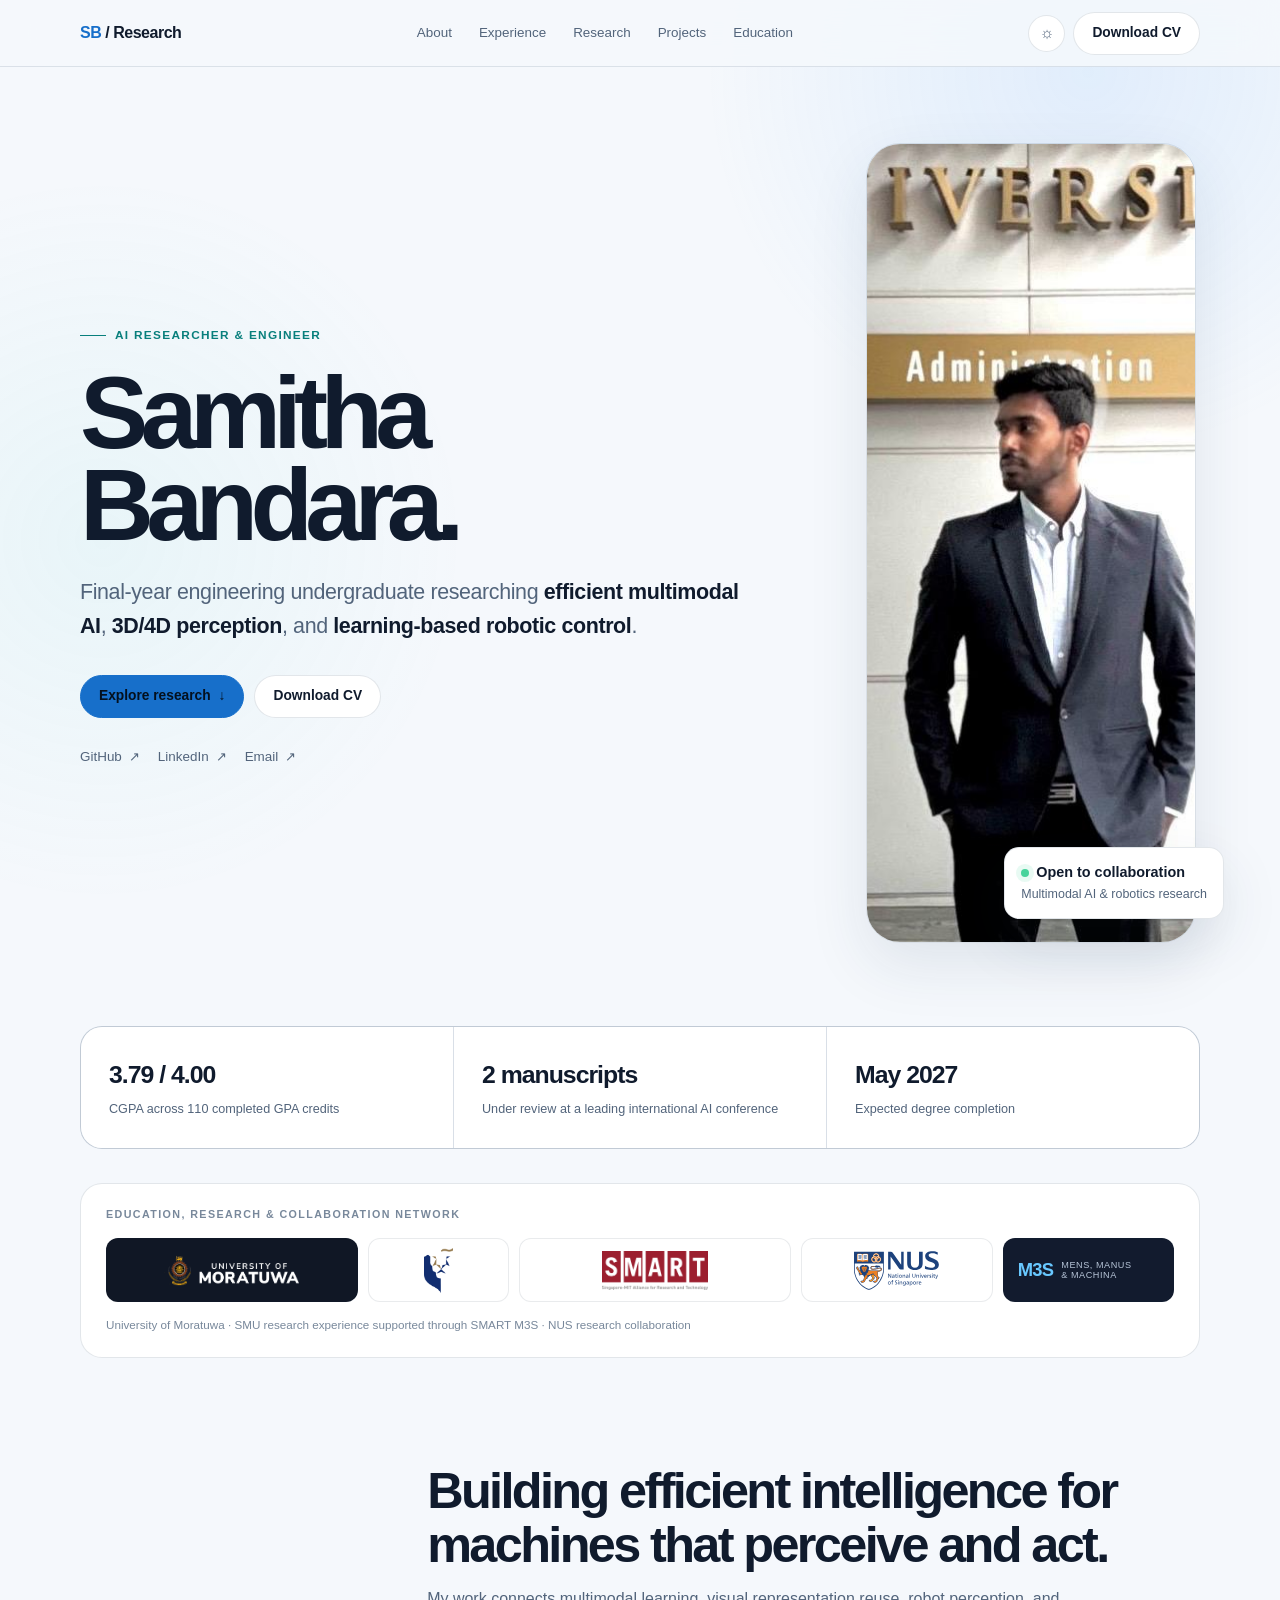
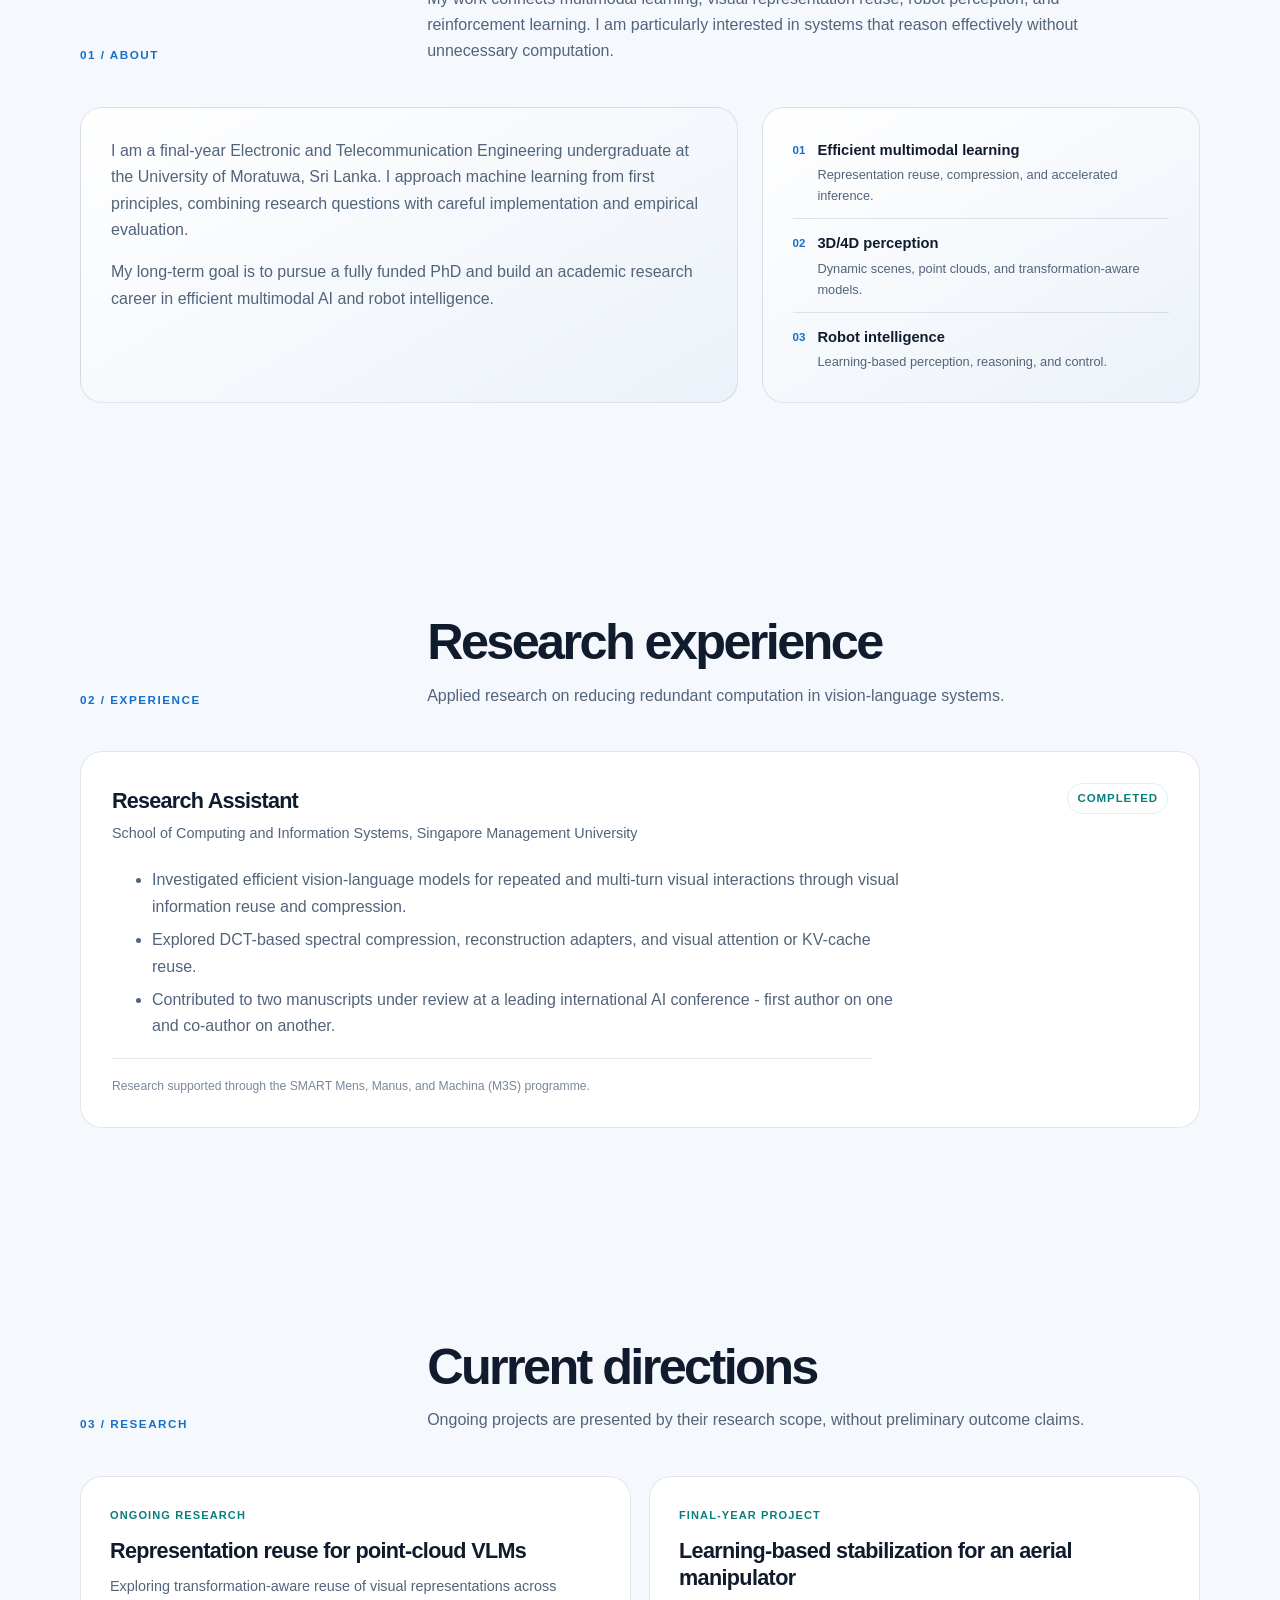
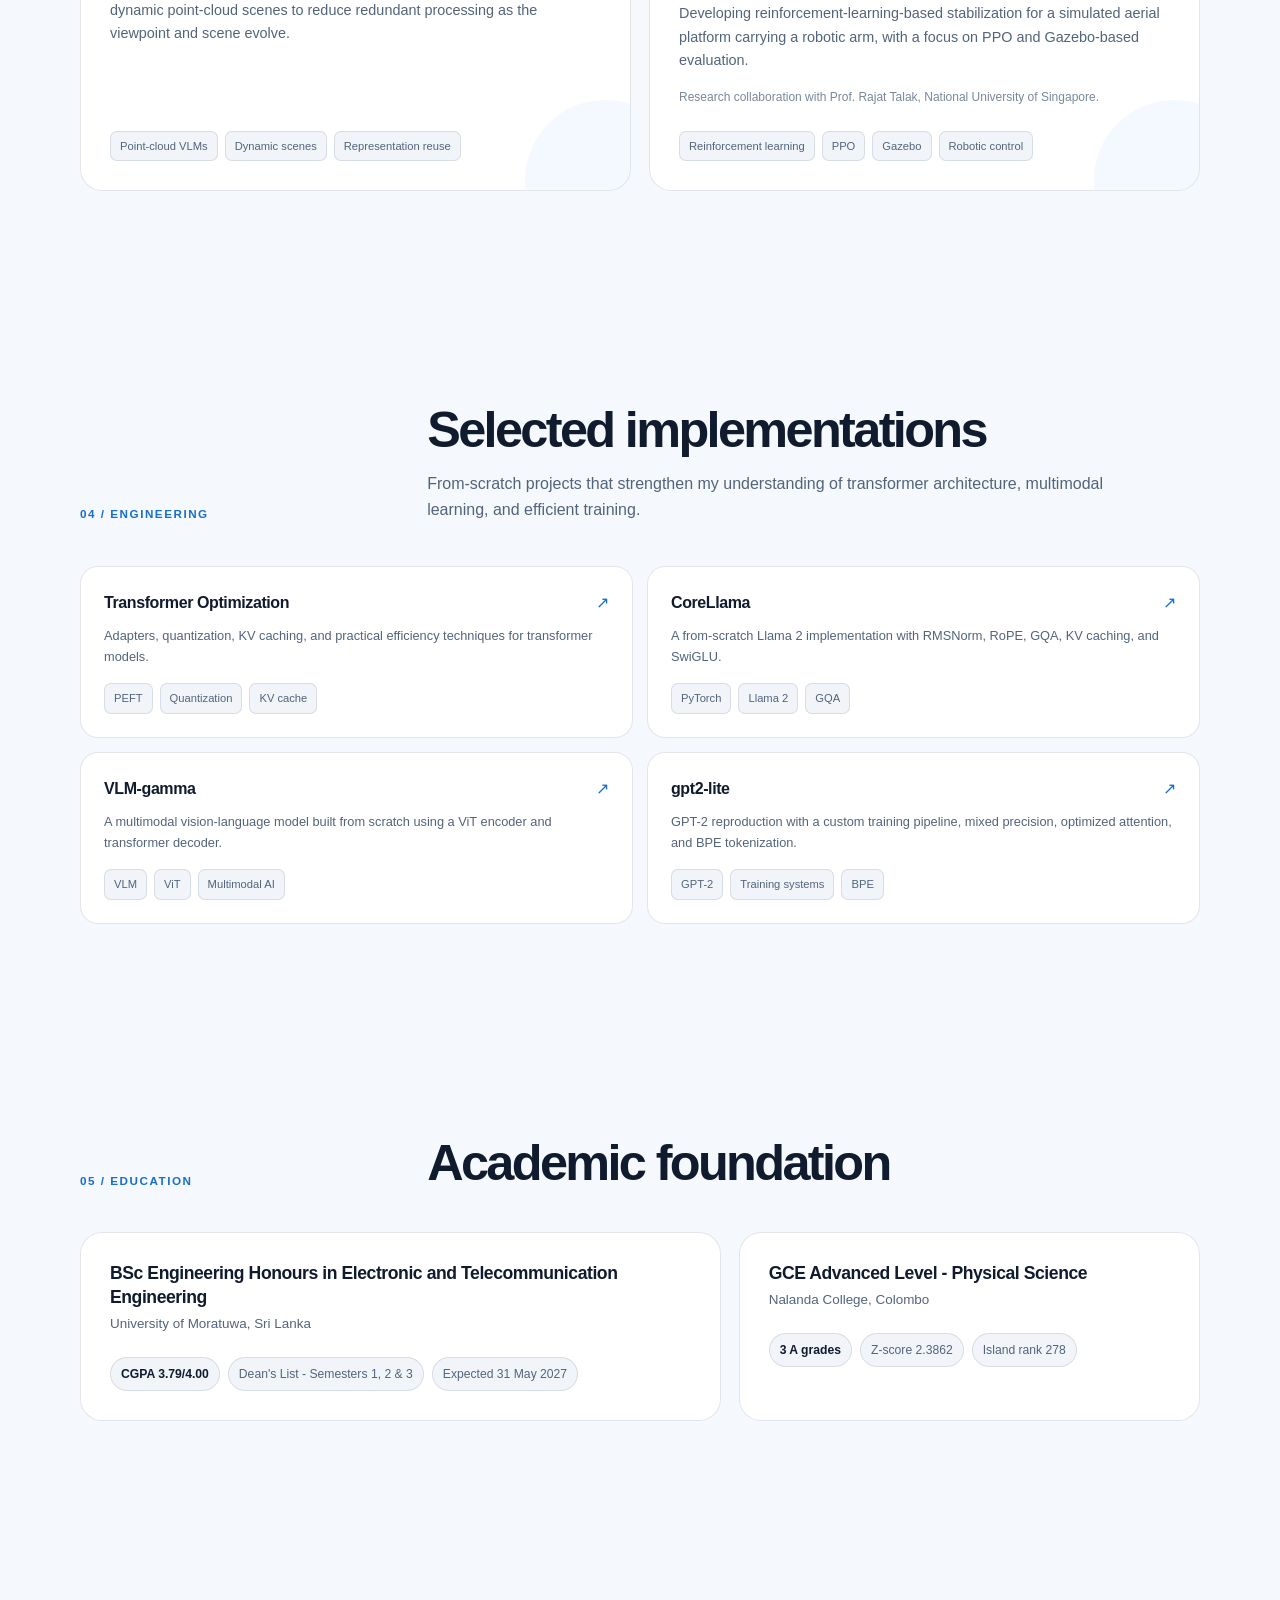
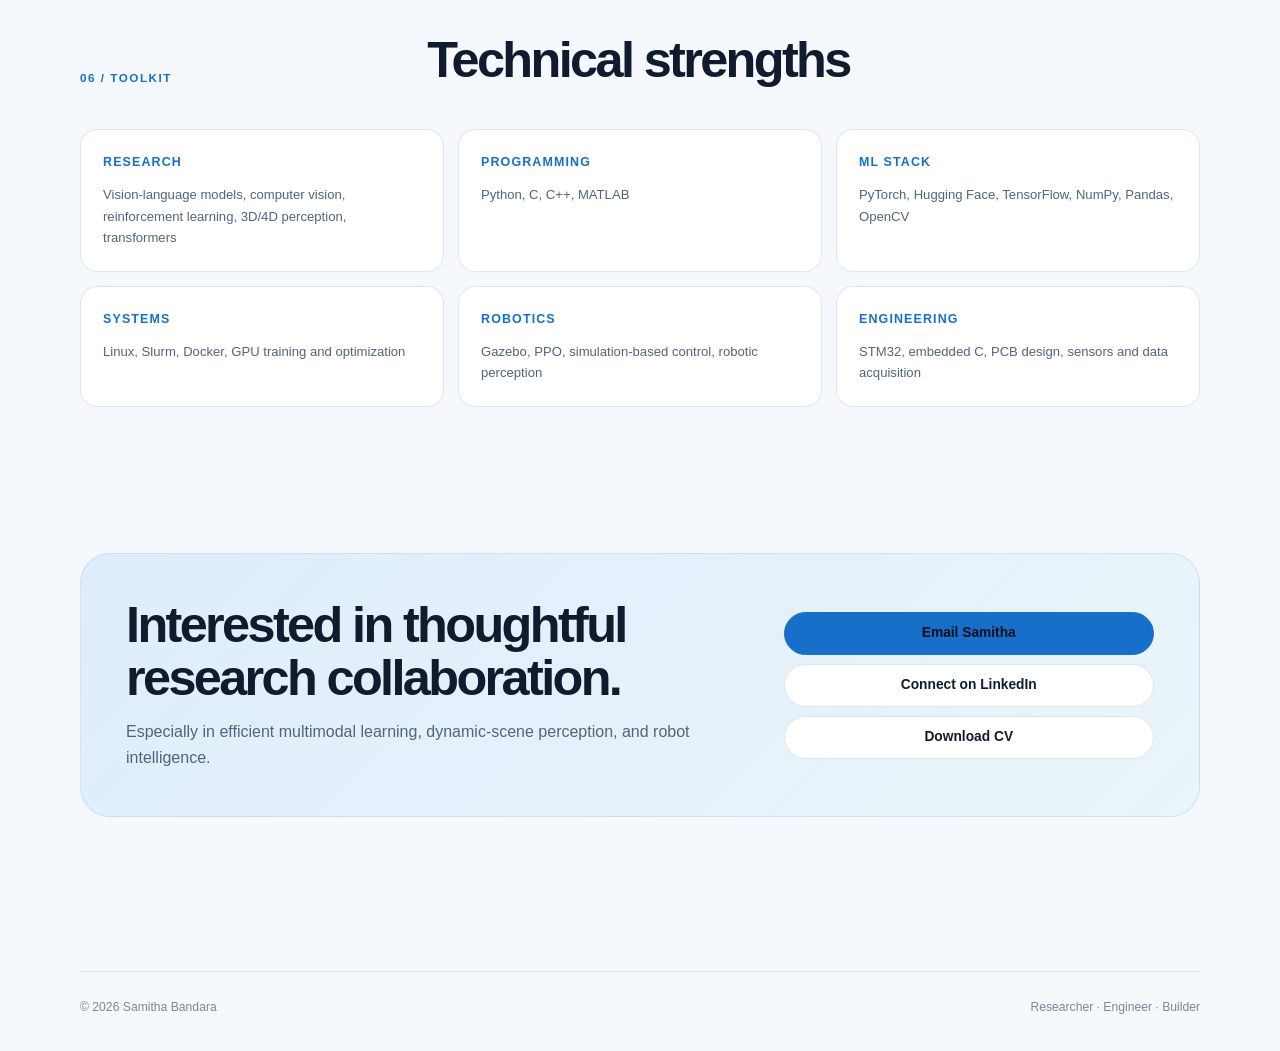
==== index.html @ 34eae472 "Refresh portfolio, CV, affiliations, and SEO" ====
<!doctype html>
<html lang="en" data-theme="dark">
<head>
  <meta charset="utf-8">
  <meta name="viewport" content="width=device-width, initial-scale=1">
  <meta name="description" content="Samitha Bandara is an AI researcher at the University of Moratuwa working on efficient multimodal AI, 3D/4D perception, and learning-based robotic control.">
  <meta name="author" content="Samitha Bandara">
  <meta name="robots" content="index, follow, max-image-preview:large, max-snippet:-1, max-video-preview:-1">
  <meta name="theme-color" content="#07111f">
  <link rel="canonical" href="https://samitha278.github.io/">
  <link rel="icon" href="/favicon.svg" type="image/svg+xml">
  <link rel="manifest" href="/site.webmanifest">
  <meta property="og:site_name" content="Samitha Bandara">
  <meta property="og:title" content="Samitha Bandara | AI Researcher &amp; Engineer">
  <meta property="og:description" content="Research in efficient multimodal AI, 3D/4D perception, and learning-based robotic control.">
  <meta property="og:type" content="website">
  <meta property="og:url" content="https://samitha278.github.io/">
  <meta property="og:image" content="https://samitha278.github.io/dp.jpeg">
  <meta property="og:image:width" content="795">
  <meta property="og:image:height" content="800">
  <meta property="og:image:alt" content="Portrait of Samitha Bandara">
  <meta name="twitter:card" content="summary_large_image">
  <meta name="twitter:title" content="Samitha Bandara | AI Researcher &amp; Engineer">
  <meta name="twitter:description" content="Efficient multimodal AI, 3D/4D perception, and learning-based robotic control.">
  <meta name="twitter:image" content="https://samitha278.github.io/dp.jpeg">
  <title>Samitha Bandara | AI Researcher &amp; Engineer</title>
  <script type="application/ld+json">
  {
    "@context": "https://schema.org",
    "@type": "ProfilePage",
    "@id": "https://samitha278.github.io/#profile",
    "url": "https://samitha278.github.io/",
    "name": "Samitha Bandara | AI Researcher & Engineer",
    "dateModified": "2026-09-04",
    "mainEntity": {
      "@type": "Person",
      "@id": "https://samitha278.github.io/#samitha-bandara",
      "name": "Samitha Bandara",
      "alternateName": "samitha278",
      "url": "https://samitha278.github.io/",
      "image": "https://samitha278.github.io/dp.jpeg",
      "description": "AI researcher and final-year Electronic and Telecommunication Engineering undergraduate at the University of Moratuwa, researching efficient multimodal AI, 3D/4D perception, and learning-based robotic control.",
      "jobTitle": "AI Researcher",
      "affiliation": [
        {"@type": "CollegeOrUniversity", "name": "University of Moratuwa", "url": "https://uom.lk/"},
        {"@type": "CollegeOrUniversity", "name": "Singapore Management University", "url": "https://www.smu.edu.sg/"},
        {"@type": "Organization", "name": "SMART Mens, Manus and Machina (M3S)", "url": "https://m3s.mit.edu/"}
      ],
      "knowsAbout": [
        "Efficient multimodal artificial intelligence",
        "Vision-language models",
        "3D and 4D perception",
        "Point-cloud learning",
        "Reinforcement learning",
        "Robot intelligence"
      ],
      "sameAs": [
        "https://github.com/samitha278",
        "https://www.linkedin.com/in/samitha-bandara-52211a254"
      ]
    }
  }
  </script>
  <style>
    *,*::before,*::after{box-sizing:border-box}
    :root{color-scheme:dark;--bg:#07111f;--bg-soft:#0b1728;--surface:#101d30;--surface-2:#14243a;--text:#eef5ff;--muted:#9cadc4;--quiet:#70839c;--line:rgba(191,211,237,.13);--blue:#5aa9ff;--cyan:#59d6cf;--nav:rgba(7,17,31,.83);--shadow:0 24px 70px rgba(0,0,0,.24);--radius:22px;--max:1120px}
    [data-theme="light"]{color-scheme:light;--bg:#f5f8fc;--bg-soft:#ecf2f9;--surface:#fff;--surface-2:#f1f5fa;--text:#101b2d;--muted:#52647b;--quiet:#78889b;--line:rgba(23,49,82,.12);--blue:#176fca;--cyan:#087f7c;--nav:rgba(245,248,252,.86);--shadow:0 22px 60px rgba(29,57,91,.10)}
    html{scroll-behavior:smooth;scroll-padding-top:82px}body{margin:0;overflow-x:hidden;background:var(--bg);color:var(--text);font-family:Inter,ui-sans-serif,-apple-system,BlinkMacSystemFont,"Segoe UI",sans-serif;line-height:1.65;-webkit-font-smoothing:antialiased}body::before{content:"";position:fixed;inset:0;pointer-events:none;background:radial-gradient(circle at 85% 8%,rgba(90,169,255,.13),transparent 28%),radial-gradient(circle at 8% 60%,rgba(89,214,207,.08),transparent 28%);z-index:-1}a{color:inherit;text-decoration:none}img{display:block;max-width:100%}button{font:inherit}.shell{width:min(var(--max),calc(100% - 40px));margin-inline:auto}.skip{position:fixed;left:16px;top:-80px;background:var(--text);color:var(--bg);padding:10px 14px;border-radius:10px;z-index:300}.skip:focus{top:16px}
    nav{position:sticky;top:0;z-index:100;background:var(--nav);border-bottom:1px solid var(--line);backdrop-filter:blur(18px) saturate(150%)}.nav-inner{min-height:66px;display:flex;align-items:center;justify-content:space-between;gap:20px}.brand{font-weight:760;letter-spacing:-.03em}.brand-mark{color:var(--blue)}.nav-links{display:flex;align-items:center;gap:5px}.nav-links a{padding:8px 11px;color:var(--muted);font-size:.84rem;border-radius:9px}.nav-links a:hover,.nav-links a:focus-visible{background:var(--surface);color:var(--text)}.nav-actions{display:flex;align-items:center;gap:8px}.icon-button{width:37px;height:37px;display:grid;place-items:center;border:1px solid var(--line);border-radius:50%;background:var(--surface);color:var(--muted);cursor:pointer}.icon-button:hover{color:var(--text);border-color:rgba(90,169,255,.38)}.mobile-toggle{display:none}.button{display:inline-flex;align-items:center;justify-content:center;gap:8px;min-height:43px;padding:0 18px;border-radius:999px;border:1px solid var(--line);font-size:.86rem;font-weight:650;transition:transform .2s,border-color .2s,background .2s}.button:hover{transform:translateY(-2px)}.button.primary{background:var(--blue);border-color:var(--blue);color:#04101d}.button.secondary{background:var(--surface)}
    .hero{min-height:calc(100svh - 66px);display:grid;align-items:center;padding:76px 0 84px}.hero-grid{display:grid;grid-template-columns:minmax(0,1.35fr) minmax(270px,.65fr);gap:80px;align-items:center}.eyebrow{display:inline-flex;align-items:center;gap:9px;color:var(--cyan);font-size:.74rem;font-weight:750;letter-spacing:.11em;text-transform:uppercase}.eyebrow::before{content:"";width:26px;height:1px;background:currentColor}h1{font-size:clamp(3.35rem,8vw,6.7rem);line-height:.9;letter-spacing:-.075em;margin:22px 0 25px;font-weight:790;max-width:780px}.hero-lead{max-width:680px;font-size:clamp(1.06rem,2.1vw,1.34rem);line-height:1.55;color:var(--muted);letter-spacing:-.018em}.hero-lead strong{color:var(--text);font-weight:660}.hero-actions{display:flex;flex-wrap:wrap;gap:10px;margin-top:32px}.social-row{display:flex;flex-wrap:wrap;gap:18px;margin-top:28px;color:var(--muted);font-size:.84rem}.social-row a{display:inline-flex;align-items:center;gap:7px}.social-row a:hover{color:var(--blue)}.portrait-wrap{position:relative;max-width:330px;margin-inline:auto}.portrait{aspect-ratio:4/5;object-fit:cover;border-radius:34px;border:1px solid var(--line);box-shadow:var(--shadow);filter:saturate(.88)}.portrait-card{position:absolute;right:-28px;bottom:24px;padding:13px 16px;background:var(--surface);border:1px solid var(--line);border-radius:15px;box-shadow:var(--shadow);font-size:.78rem;color:var(--muted)}.portrait-card strong{display:block;color:var(--text);font-size:.9rem}.live-dot{display:inline-block;width:8px;height:8px;background:#47d39b;border-radius:50%;margin-right:7px;box-shadow:0 0 0 5px rgba(71,211,155,.12)}
    .metrics{display:grid;grid-template-columns:repeat(3,1fr);gap:1px;border:1px solid var(--line);border-radius:var(--radius);overflow:hidden;background:var(--line);margin-top:-1px}.metric{background:var(--surface);padding:28px}.metric-value{font-size:1.55rem;font-weight:760;letter-spacing:-.04em}.metric-label{color:var(--muted);font-size:.79rem;margin-top:3px}section{padding:106px 0}.section-head{display:grid;grid-template-columns:.55fr 1.45fr;gap:54px;margin-bottom:42px;align-items:end}.section-kicker{color:var(--blue);font-size:.73rem;font-weight:760;letter-spacing:.13em;text-transform:uppercase}.section-title{font-size:clamp(2rem,4vw,3.15rem);line-height:1.08;letter-spacing:-.052em;margin:0}.section-intro{color:var(--muted);max-width:680px;margin:13px 0 0}
    .about-grid{display:grid;grid-template-columns:1.2fr .8fr;gap:24px}.panel{background:linear-gradient(150deg,var(--surface),var(--bg-soft));border:1px solid var(--line);border-radius:var(--radius);padding:30px}.panel p{color:var(--muted);margin:0}.panel p+p{margin-top:16px}.focus-list{display:grid;gap:12px}.focus-item{display:flex;gap:12px;align-items:flex-start;padding-bottom:12px;border-bottom:1px solid var(--line)}.focus-item:last-child{border:0;padding-bottom:0}.focus-index{color:var(--blue);font-size:.72rem;font-weight:750;margin-top:3px}.focus-item strong{display:block;font-size:.92rem}.focus-item span:last-child{display:block;color:var(--muted);font-size:.8rem;margin-top:2px}
    .affiliations{padding:34px 0 0}.affiliation-panel{background:var(--surface);border:1px solid var(--line);border-radius:var(--radius);padding:22px 25px}.affiliation-title{color:var(--quiet);font-size:.67rem;font-weight:750;letter-spacing:.13em;text-transform:uppercase;margin-bottom:15px}.logo-strip{display:grid;grid-template-columns:1.25fr .7fr 1.35fr .95fr .85fr;gap:10px}.logo-chip{height:64px;padding:9px 14px;display:grid;place-items:center;background:#fff;border:1px solid rgba(15,35,60,.09);border-radius:12px}.logo-chip img{height:39px;max-width:135px;width:auto;object-fit:contain}.logo-chip.uom{background:#101725}.logo-chip.uom img{height:37px}.logo-chip.smu img{height:45px}.logo-chip.smart img{height:39px}.logo-chip.m3s{background:#121b2e;color:#fff;display:flex;gap:8px;padding-inline:14px}.m3s-mark{font-size:1.15rem;font-weight:850;letter-spacing:-.04em;color:#68c8ff}.m3s-name{font-size:.57rem;line-height:1.14;text-transform:uppercase;letter-spacing:.06em;color:#b7c5d8}.affiliation-note{color:var(--quiet);font-size:.73rem;margin:13px 0 0}.experience-card{background:var(--surface);border:1px solid var(--line);border-radius:var(--radius);padding:31px}.entry-top{display:flex;justify-content:space-between;gap:24px;align-items:flex-start}.entry-role{font-size:1.35rem;font-weight:730;letter-spacing:-.035em}.entry-org{color:var(--muted);font-size:.9rem;margin-top:3px}.entry-status{color:var(--cyan);font-size:.72rem;font-weight:700;letter-spacing:.08em;text-transform:uppercase;white-space:nowrap;padding:5px 9px;border:1px solid rgba(89,214,207,.24);border-radius:999px}.entry-copy{color:var(--muted);max-width:790px;margin:22px 0 0}.entry-copy li+li{margin-top:7px}.programme-note{color:var(--quiet);font-size:.76rem;margin:18px 0 0;padding-top:17px;border-top:1px solid var(--line);max-width:760px}
    .research-grid{display:grid;grid-template-columns:repeat(2,1fr);gap:18px}.research-card{position:relative;overflow:hidden;min-height:270px;background:var(--surface);border:1px solid var(--line);border-radius:var(--radius);padding:29px;display:flex;flex-direction:column}.research-card::after{content:"";position:absolute;width:160px;height:160px;border-radius:50%;background:rgba(90,169,255,.07);right:-55px;bottom:-70px}.card-label{font-size:.69rem;color:var(--cyan);font-weight:730;letter-spacing:.1em;text-transform:uppercase}.research-card h3{font-size:1.35rem;line-height:1.25;letter-spacing:-.03em;margin:14px 0 10px}.research-card p{color:var(--muted);font-size:.9rem;margin:0;max-width:500px}.collab{margin-top:15px;color:var(--quiet);font-size:.75rem}.tags{display:flex;flex-wrap:wrap;gap:7px;margin-top:auto;padding-top:23px}.tag{padding:5px 9px;border-radius:7px;background:var(--surface-2);border:1px solid var(--line);color:var(--muted);font-size:.7rem}
    .projects{display:grid;grid-template-columns:repeat(2,1fr);gap:14px}.project{background:var(--surface);border:1px solid var(--line);border-radius:18px;padding:23px;transition:transform .2s,border-color .2s}.project:hover{transform:translateY(-3px);border-color:rgba(90,169,255,.35)}.project-top{display:flex;justify-content:space-between;gap:20px}.project h3{font-size:1rem;margin:0;letter-spacing:-.025em}.project-arrow{color:var(--blue)}.project p{color:var(--muted);font-size:.8rem;margin:9px 0 0}.project .tags{padding-top:16px}.education{display:grid;grid-template-columns:1fr .72fr;gap:18px}.education-card{background:var(--surface);border:1px solid var(--line);border-radius:var(--radius);padding:29px}.education-card h3{font-size:1.1rem;line-height:1.35;margin:0;letter-spacing:-.025em}.education-card .institution{color:var(--muted);font-size:.84rem;margin-top:3px}.edu-meta{display:flex;flex-wrap:wrap;gap:8px;margin-top:22px}.edu-pill{font-size:.76rem;color:var(--muted);background:var(--surface-2);border:1px solid var(--line);border-radius:999px;padding:6px 10px}.edu-pill strong{color:var(--text)}.skills{display:grid;grid-template-columns:repeat(3,1fr);gap:14px}.skill-group{padding:22px;background:var(--surface);border:1px solid var(--line);border-radius:17px}.skill-group h3{font-size:.78rem;color:var(--blue);text-transform:uppercase;letter-spacing:.09em;margin:0 0 11px}.skill-group p{color:var(--muted);font-size:.82rem;margin:0}
    .contact{padding-top:40px}.contact-card{display:grid;grid-template-columns:1.25fr .75fr;gap:40px;align-items:center;background:linear-gradient(135deg,rgba(90,169,255,.14),rgba(89,214,207,.07));border:1px solid rgba(90,169,255,.22);border-radius:30px;padding:45px}.contact-card h2{font-size:clamp(2rem,4vw,3.15rem);line-height:1.05;letter-spacing:-.052em;margin:0}.contact-card p{color:var(--muted);margin:14px 0 0}.contact-actions{display:flex;flex-direction:column;gap:9px}footer{padding:48px 0 34px;color:var(--quiet);font-size:.76rem}.footer-inner{display:flex;justify-content:space-between;gap:24px;border-top:1px solid var(--line);padding-top:25px}.reveal{opacity:0;transform:translateY(16px);transition:opacity .65s ease,transform .65s ease}.reveal.visible{opacity:1;transform:none}
    @media(max-width:860px){.nav-links{display:none}.mobile-toggle{display:grid}.nav-links.open{position:absolute;display:flex;flex-direction:column;align-items:stretch;top:66px;left:0;right:0;background:var(--bg);border-bottom:1px solid var(--line);padding:16px 20px}.hero-grid{grid-template-columns:1fr;gap:48px}.hero{padding-top:66px}.portrait-wrap{width:min(330px,78vw)}.section-head,.about-grid,.education,.contact-card{grid-template-columns:1fr}.section-head{gap:14px}.skills{grid-template-columns:repeat(2,1fr)}.logo-strip{grid-template-columns:repeat(3,1fr)}}
    @media(max-width:620px){.shell{width:min(100% - 28px,var(--max))}.nav-cv{display:none}h1{font-size:clamp(3rem,17vw,4.6rem)}.metrics{grid-template-columns:1fr}.metric{padding:20px}.entry-top{flex-direction:column;gap:10px}.research-grid,.projects,.skills{grid-template-columns:1fr}.contact-card{padding:29px}.portrait-card{right:-8px}.footer-inner{flex-direction:column}.education-card{padding:23px}.logo-strip{grid-template-columns:repeat(2,1fr)}}
    @media(prefers-reduced-motion:reduce){html{scroll-behavior:auto}.reveal{opacity:1;transform:none;transition:none}.button,.project{transition:none}}
  </style>
</head>
<body>
  <a class="skip" href="#main">Skip to content</a>
  <nav aria-label="Primary navigation"><div class="shell nav-inner"><a class="brand" href="#top"><span class="brand-mark">SB</span> / Research</a><div class="nav-links" id="navLinks"><a href="#about">About</a><a href="#experience">Experience</a><a href="#research">Research</a><a href="#projects">Projects</a><a href="#education">Education</a></div><div class="nav-actions"><button class="icon-button" id="themeButton" type="button" aria-label="Switch theme" title="Switch theme">&#9788;</button><a class="button secondary nav-cv" href="output/pdf/Samitha_Bandara_CV.pdf" download>Download CV</a><button class="icon-button mobile-toggle" id="menuButton" type="button" aria-label="Open menu" aria-expanded="false">&#9776;</button></div></div></nav>
  <main id="main">
    <header class="hero" id="top"><div class="shell hero-grid"><div><div class="eyebrow reveal">AI researcher &amp; engineer</div><h1 class="reveal">Samitha<br>Bandara.</h1><p class="hero-lead reveal">Final-year engineering undergraduate researching <strong>efficient multimodal AI</strong>, <strong>3D/4D perception</strong>, and <strong>learning-based robotic control</strong>.</p><div class="hero-actions reveal"><a class="button primary" href="#research">Explore research <span aria-hidden="true">&#8595;</span></a><a class="button secondary" href="output/pdf/Samitha_Bandara_CV.pdf" download>Download CV</a></div><div class="social-row reveal"><a href="https://github.com/samitha278" target="_blank" rel="noreferrer">GitHub <span aria-hidden="true">&#8599;</span></a><a href="https://linkedin.com/in/samitha-bandara-52211a254" target="_blank" rel="noreferrer">LinkedIn <span aria-hidden="true">&#8599;</span></a><a href="mailto:samithasahanssb@gmail.com">Email <span aria-hidden="true">&#8599;</span></a></div></div><div class="portrait-wrap reveal"><img class="portrait" src="dp.jpeg" alt="Portrait of Samitha Bandara" width="640" height="800"><div class="portrait-card"><strong><span class="live-dot"></span>Open to collaboration</strong>Multimodal AI &amp; robotics research</div></div></div></header>
    <div class="shell metrics reveal" aria-label="Profile highlights"><div class="metric"><div class="metric-value">3.79 / 4.00</div><div class="metric-label">CGPA across 110 completed GPA credits</div></div><div class="metric"><div class="metric-value">2 manuscripts</div><div class="metric-label">Under review at a leading international AI conference</div></div><div class="metric"><div class="metric-value">May 2027</div><div class="metric-label">Expected degree completion</div></div></div>
    <section class="affiliations" aria-labelledby="affiliations-title"><div class="shell affiliation-panel reveal"><div class="affiliation-title" id="affiliations-title">Education, research &amp; collaboration network</div><div class="logo-strip"><a class="logo-chip uom" href="https://uom.lk/" target="_blank" rel="noreferrer" aria-label="University of Moratuwa"><img src="assets/uom-logo.png" alt="University of Moratuwa"></a><a class="logo-chip smu" href="https://www.smu.edu.sg/" target="_blank" rel="noreferrer" aria-label="Singapore Management University"><img src="assets/smu-logo.png" alt="SMU"></a><a class="logo-chip smart" href="https://smart.mit.edu/" target="_blank" rel="noreferrer" aria-label="Singapore-MIT Alliance for Research and Technology"><img src="assets/smart-logo.png" alt="SMART"></a><a class="logo-chip" href="https://nus.edu.sg/" target="_blank" rel="noreferrer" aria-label="National University of Singapore"><img src="assets/nus-logo.svg" alt="NUS"></a><a class="logo-chip m3s" href="https://m3s.mit.edu/" target="_blank" rel="noreferrer" aria-label="Mens, Manus, and Machina programme"><span class="m3s-mark">M3S</span><span class="m3s-name">Mens, Manus<br>&amp; Machina</span></a></div><p class="affiliation-note">University of Moratuwa · SMU research experience supported through SMART M3S · NUS research collaboration</p></div></section>
    <section id="about"><div class="shell"><div class="section-head reveal"><div class="section-kicker">01 / About</div><div><h2 class="section-title">Building efficient intelligence for machines that perceive and act.</h2><p class="section-intro">My work connects multimodal learning, visual representation reuse, robot perception, and reinforcement learning. I am particularly interested in systems that reason effectively without unnecessary computation.</p></div></div><div class="about-grid"><div class="panel reveal"><p>I am a final-year Electronic and Telecommunication Engineering undergraduate at the University of Moratuwa, Sri Lanka. I approach machine learning from first principles, combining research questions with careful implementation and empirical evaluation.</p><p>My long-term goal is to pursue a fully funded PhD and build an academic research career in efficient multimodal AI and robot intelligence.</p></div><div class="panel focus-list reveal"><div class="focus-item"><span class="focus-index">01</span><div><strong>Efficient multimodal learning</strong><span>Representation reuse, compression, and accelerated inference.</span></div></div><div class="focus-item"><span class="focus-index">02</span><div><strong>3D/4D perception</strong><span>Dynamic scenes, point clouds, and transformation-aware models.</span></div></div><div class="focus-item"><span class="focus-index">03</span><div><strong>Robot intelligence</strong><span>Learning-based perception, reasoning, and control.</span></div></div></div></div></div></section>
    <section id="experience"><div class="shell"><div class="section-head reveal"><div class="section-kicker">02 / Experience</div><div><h2 class="section-title">Research experience</h2><p class="section-intro">Applied research on reducing redundant computation in vision-language systems.</p></div></div><article class="experience-card reveal"><div class="entry-top"><div><div class="entry-role">Research Assistant</div><div class="entry-org">School of Computing and Information Systems, Singapore Management University</div></div><span class="entry-status">Completed</span></div><ul class="entry-copy"><li>Investigated efficient vision-language models for repeated and multi-turn visual interactions through visual information reuse and compression.</li><li>Explored DCT-based spectral compression, reconstruction adapters, and visual attention or KV-cache reuse.</li><li>Contributed to two manuscripts under review at a leading international AI conference - first author on one and co-author on another.</li></ul><p class="programme-note">Research supported through the SMART Mens, Manus, and Machina (M3S) programme.</p></article></div></section>
    <section id="research"><div class="shell"><div class="section-head reveal"><div class="section-kicker">03 / Research</div><div><h2 class="section-title">Current directions</h2><p class="section-intro">Ongoing projects are presented by their research scope, without preliminary outcome claims.</p></div></div><div class="research-grid"><article class="research-card reveal"><div class="card-label">Ongoing research</div><h3>Representation reuse for point-cloud VLMs</h3><p>Exploring transformation-aware reuse of visual representations across dynamic point-cloud scenes to reduce redundant processing as the viewpoint and scene evolve.</p><div class="tags"><span class="tag">Point-cloud VLMs</span><span class="tag">Dynamic scenes</span><span class="tag">Representation reuse</span></div></article><article class="research-card reveal"><div class="card-label">Final-year project</div><h3>Learning-based stabilization for an aerial manipulator</h3><p>Developing reinforcement-learning-based stabilization for a simulated aerial platform carrying a robotic arm, with a focus on PPO and Gazebo-based evaluation.</p><div class="collab">Research collaboration with Prof. Rajat Talak, National University of Singapore.</div><div class="tags"><span class="tag">Reinforcement learning</span><span class="tag">PPO</span><span class="tag">Gazebo</span><span class="tag">Robotic control</span></div></article></div></div></section>
    <section id="projects"><div class="shell"><div class="section-head reveal"><div class="section-kicker">04 / Engineering</div><div><h2 class="section-title">Selected implementations</h2><p class="section-intro">From-scratch projects that strengthen my understanding of transformer architecture, multimodal learning, and efficient training.</p></div></div><div class="projects"><a class="project reveal" href="https://github.com/samitha278/transformer-optim" target="_blank" rel="noreferrer"><div class="project-top"><h3>Transformer Optimization</h3><span class="project-arrow">&#8599;</span></div><p>Adapters, quantization, KV caching, and practical efficiency techniques for transformer models.</p><div class="tags"><span class="tag">PEFT</span><span class="tag">Quantization</span><span class="tag">KV cache</span></div></a><a class="project reveal" href="https://github.com/samitha278/CoreLlama" target="_blank" rel="noreferrer"><div class="project-top"><h3>CoreLlama</h3><span class="project-arrow">&#8599;</span></div><p>A from-scratch Llama 2 implementation with RMSNorm, RoPE, GQA, KV caching, and SwiGLU.</p><div class="tags"><span class="tag">PyTorch</span><span class="tag">Llama 2</span><span class="tag">GQA</span></div></a><a class="project reveal" href="https://github.com/samitha278/VLM-gamma" target="_blank" rel="noreferrer"><div class="project-top"><h3>VLM-gamma</h3><span class="project-arrow">&#8599;</span></div><p>A multimodal vision-language model built from scratch using a ViT encoder and transformer decoder.</p><div class="tags"><span class="tag">VLM</span><span class="tag">ViT</span><span class="tag">Multimodal AI</span></div></a><a class="project reveal" href="https://github.com/samitha278/gpt2-lite" target="_blank" rel="noreferrer"><div class="project-top"><h3>gpt2-lite</h3><span class="project-arrow">&#8599;</span></div><p>GPT-2 reproduction with a custom training pipeline, mixed precision, optimized attention, and BPE tokenization.</p><div class="tags"><span class="tag">GPT-2</span><span class="tag">Training systems</span><span class="tag">BPE</span></div></a></div></div></section>
    <section id="education"><div class="shell"><div class="section-head reveal"><div class="section-kicker">05 / Education</div><div><h2 class="section-title">Academic foundation</h2></div></div><div class="education"><article class="education-card reveal"><h3>BSc Engineering Honours in Electronic and Telecommunication Engineering</h3><div class="institution">University of Moratuwa, Sri Lanka</div><div class="edu-meta"><span class="edu-pill"><strong>CGPA 3.79/4.00</strong></span><span class="edu-pill">Dean's List - Semesters 1, 2 &amp; 3</span><span class="edu-pill">Expected 31 May 2027</span></div></article><article class="education-card reveal"><h3>GCE Advanced Level - Physical Science</h3><div class="institution">Nalanda College, Colombo</div><div class="edu-meta"><span class="edu-pill"><strong>3 A grades</strong></span><span class="edu-pill">Z-score 2.3862</span><span class="edu-pill">Island rank 278</span></div></article></div></div></section>
    <section><div class="shell"><div class="section-head reveal"><div class="section-kicker">06 / Toolkit</div><div><h2 class="section-title">Technical strengths</h2></div></div><div class="skills"><div class="skill-group reveal"><h3>Research</h3><p>Vision-language models, computer vision, reinforcement learning, 3D/4D perception, transformers</p></div><div class="skill-group reveal"><h3>Programming</h3><p>Python, C, C++, MATLAB</p></div><div class="skill-group reveal"><h3>ML stack</h3><p>PyTorch, Hugging Face, TensorFlow, NumPy, Pandas, OpenCV</p></div><div class="skill-group reveal"><h3>Systems</h3><p>Linux, Slurm, Docker, GPU training and optimization</p></div><div class="skill-group reveal"><h3>Robotics</h3><p>Gazebo, PPO, simulation-based control, robotic perception</p></div><div class="skill-group reveal"><h3>Engineering</h3><p>STM32, embedded C, PCB design, sensors and data acquisition</p></div></div></div></section>
    <section class="contact" id="contact"><div class="shell contact-card reveal"><div><h2>Interested in thoughtful research collaboration.</h2><p>Especially in efficient multimodal learning, dynamic-scene perception, and robot intelligence.</p></div><div class="contact-actions"><a class="button primary" href="mailto:samithasahanssb@gmail.com">Email Samitha</a><a class="button secondary" href="https://linkedin.com/in/samitha-bandara-52211a254" target="_blank" rel="noreferrer">Connect on LinkedIn</a><a class="button secondary" href="output/pdf/Samitha_Bandara_CV.pdf" download>Download CV</a></div></div></section>
  </main>
  <footer><div class="shell footer-inner"><span>&copy; <span id="year"></span> Samitha Bandara</span><span>Researcher · Engineer · Builder</span></div></footer>
  <script>
    const root=document.documentElement;const saved=localStorage.getItem('theme');if(saved){root.dataset.theme=saved}else if(matchMedia('(prefers-color-scheme: light)').matches){root.dataset.theme='light'}
    document.getElementById('themeButton').addEventListener('click',()=>{const next=root.dataset.theme==='dark'?'light':'dark';root.dataset.theme=next;localStorage.setItem('theme',next)});
    const menuButton=document.getElementById('menuButton');const navLinks=document.getElementById('navLinks');menuButton.addEventListener('click',()=>{const open=navLinks.classList.toggle('open');menuButton.setAttribute('aria-expanded',String(open))});navLinks.querySelectorAll('a').forEach(a=>a.addEventListener('click',()=>{navLinks.classList.remove('open');menuButton.setAttribute('aria-expanded','false')}));
    document.getElementById('year').textContent=new Date().getFullYear();const observer=new IntersectionObserver(entries=>entries.forEach(entry=>{if(entry.isIntersecting){entry.target.classList.add('visible');observer.unobserve(entry.target)}}),{threshold:.08});document.querySelectorAll('.reveal').forEach(el=>observer.observe(el));
  </script>
</body>
</html>
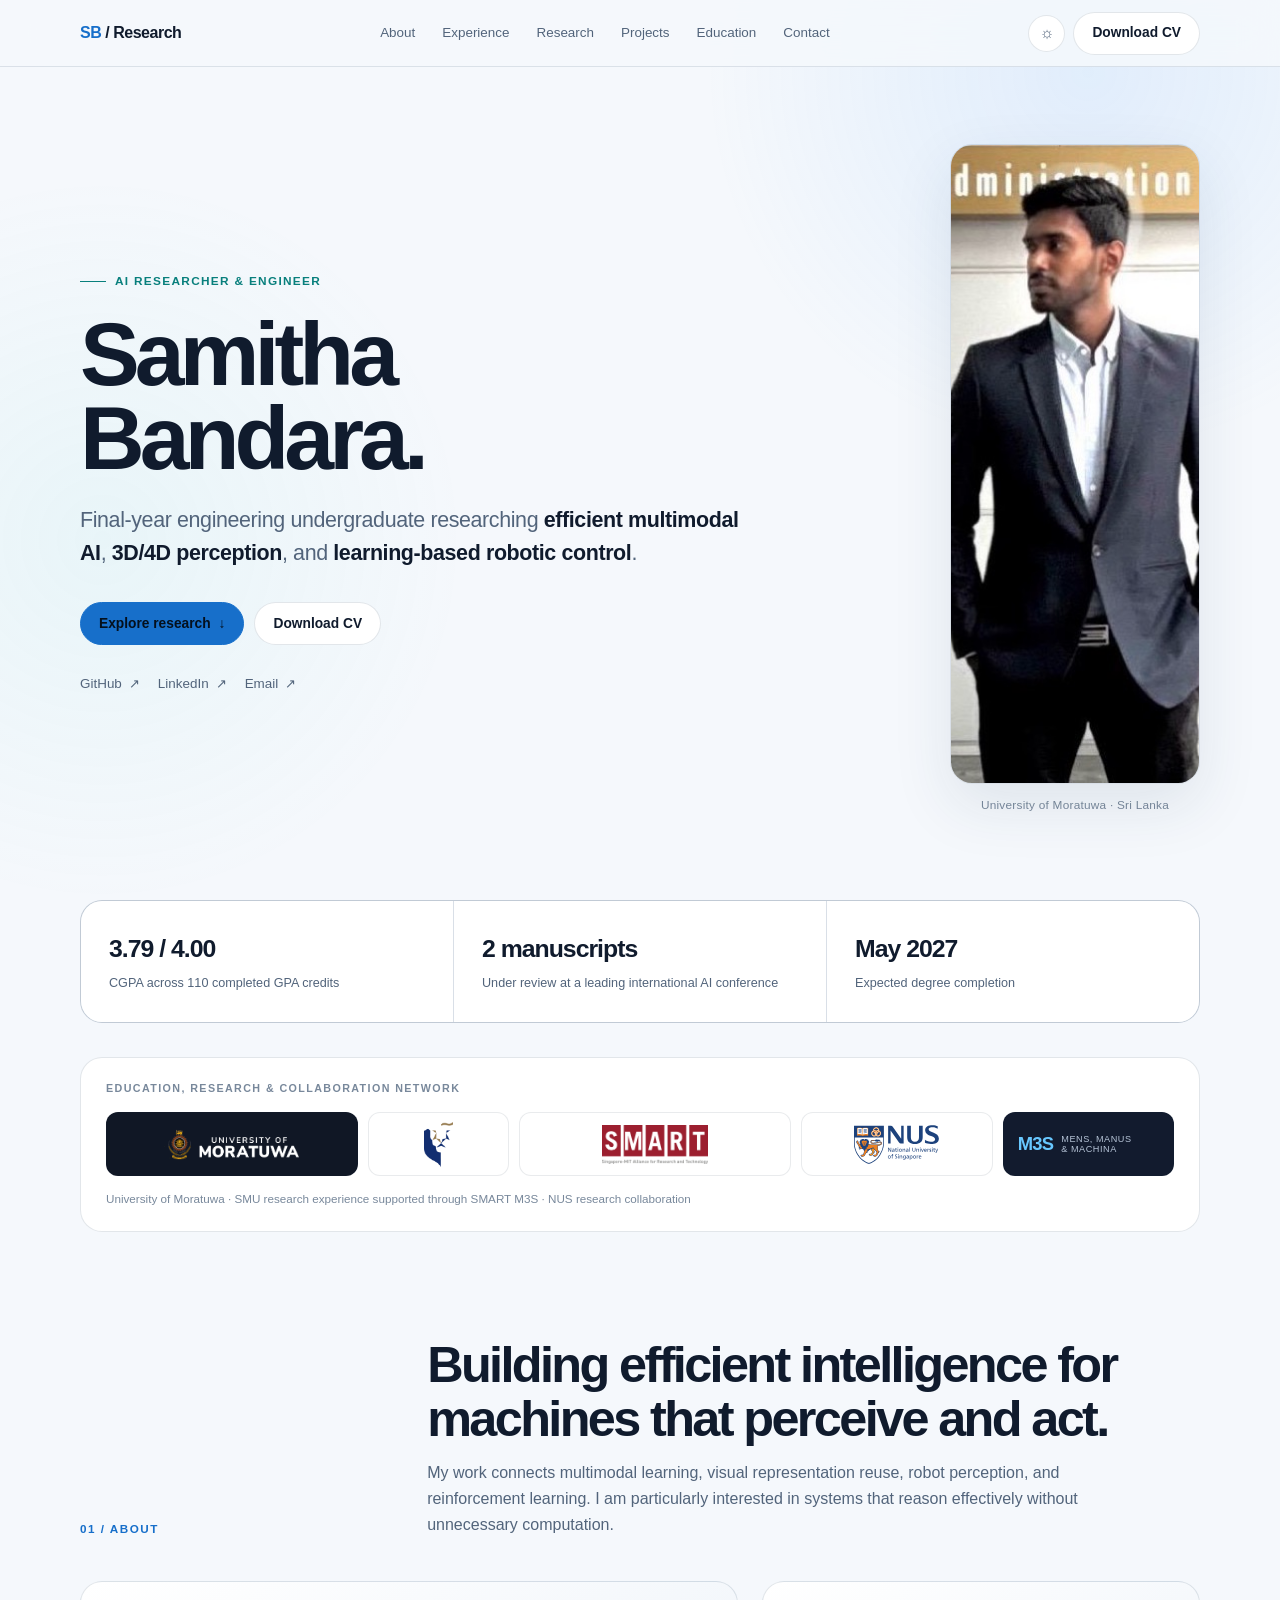
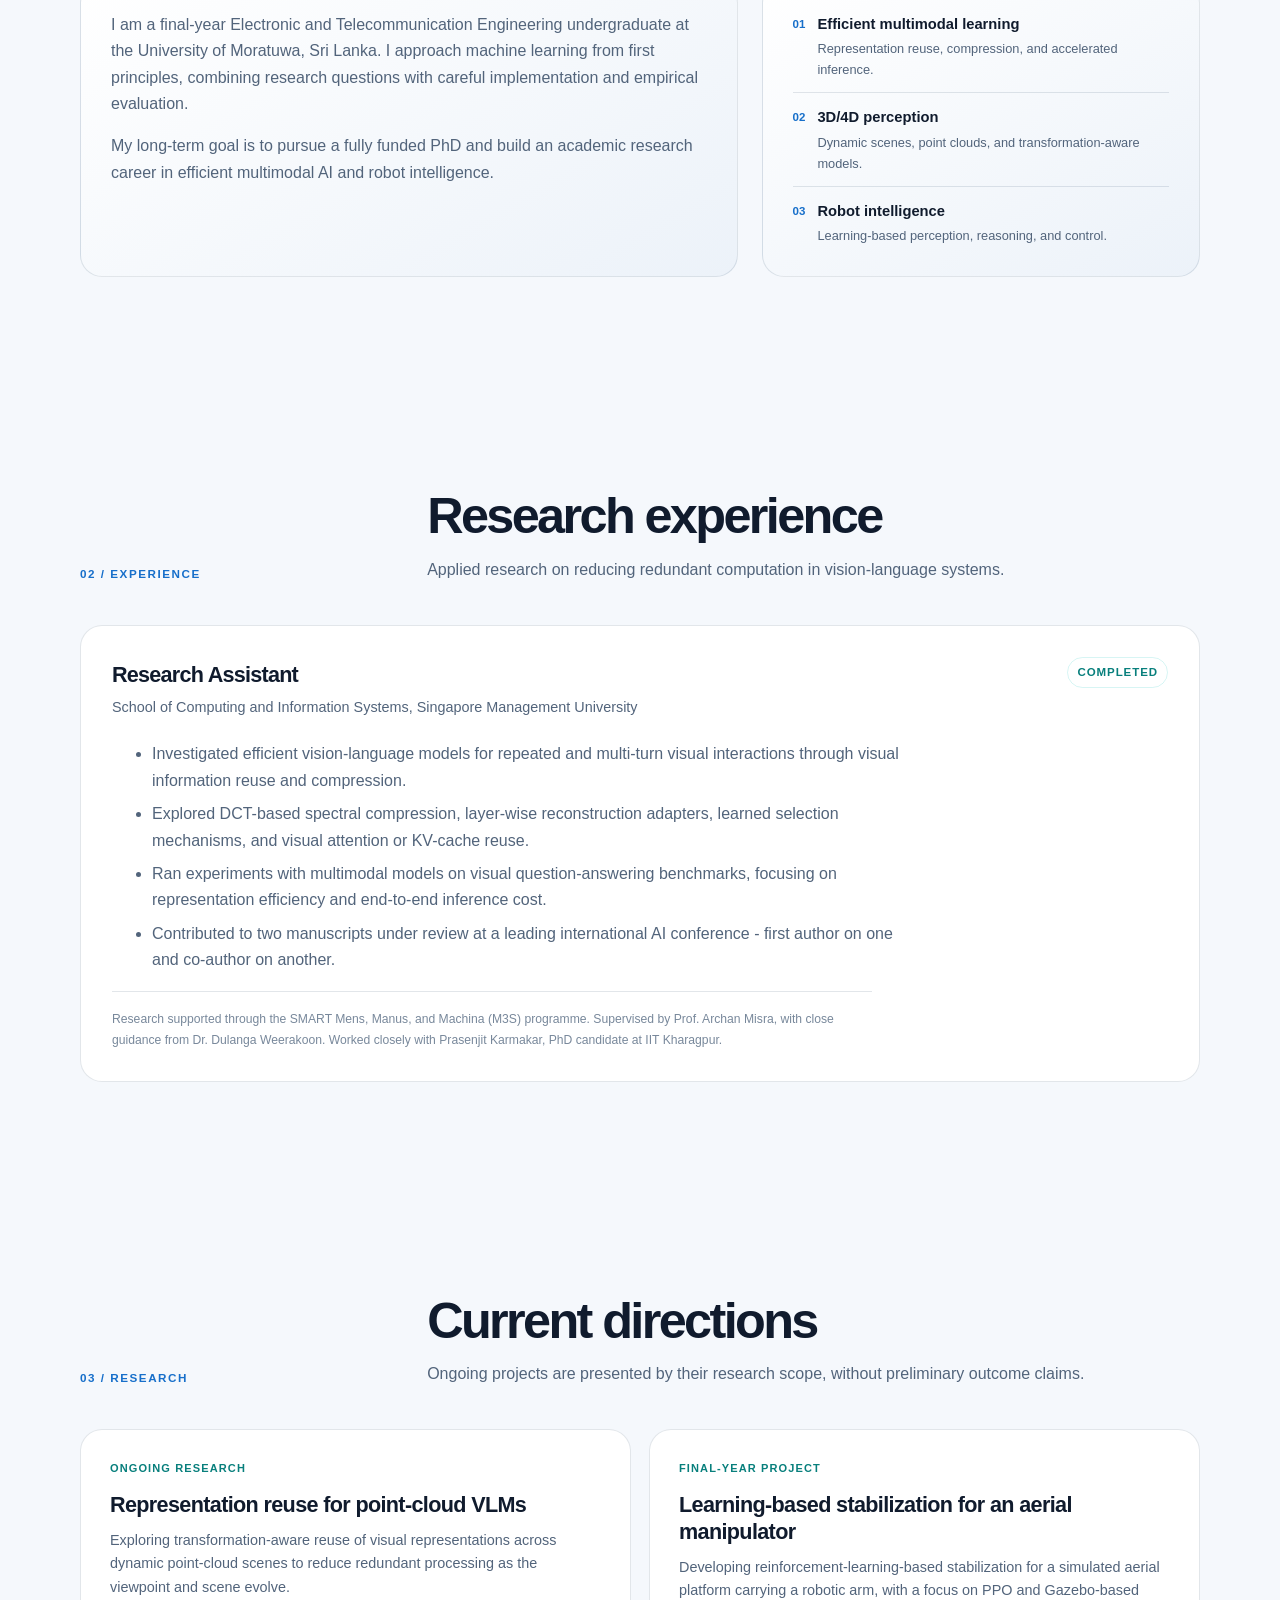
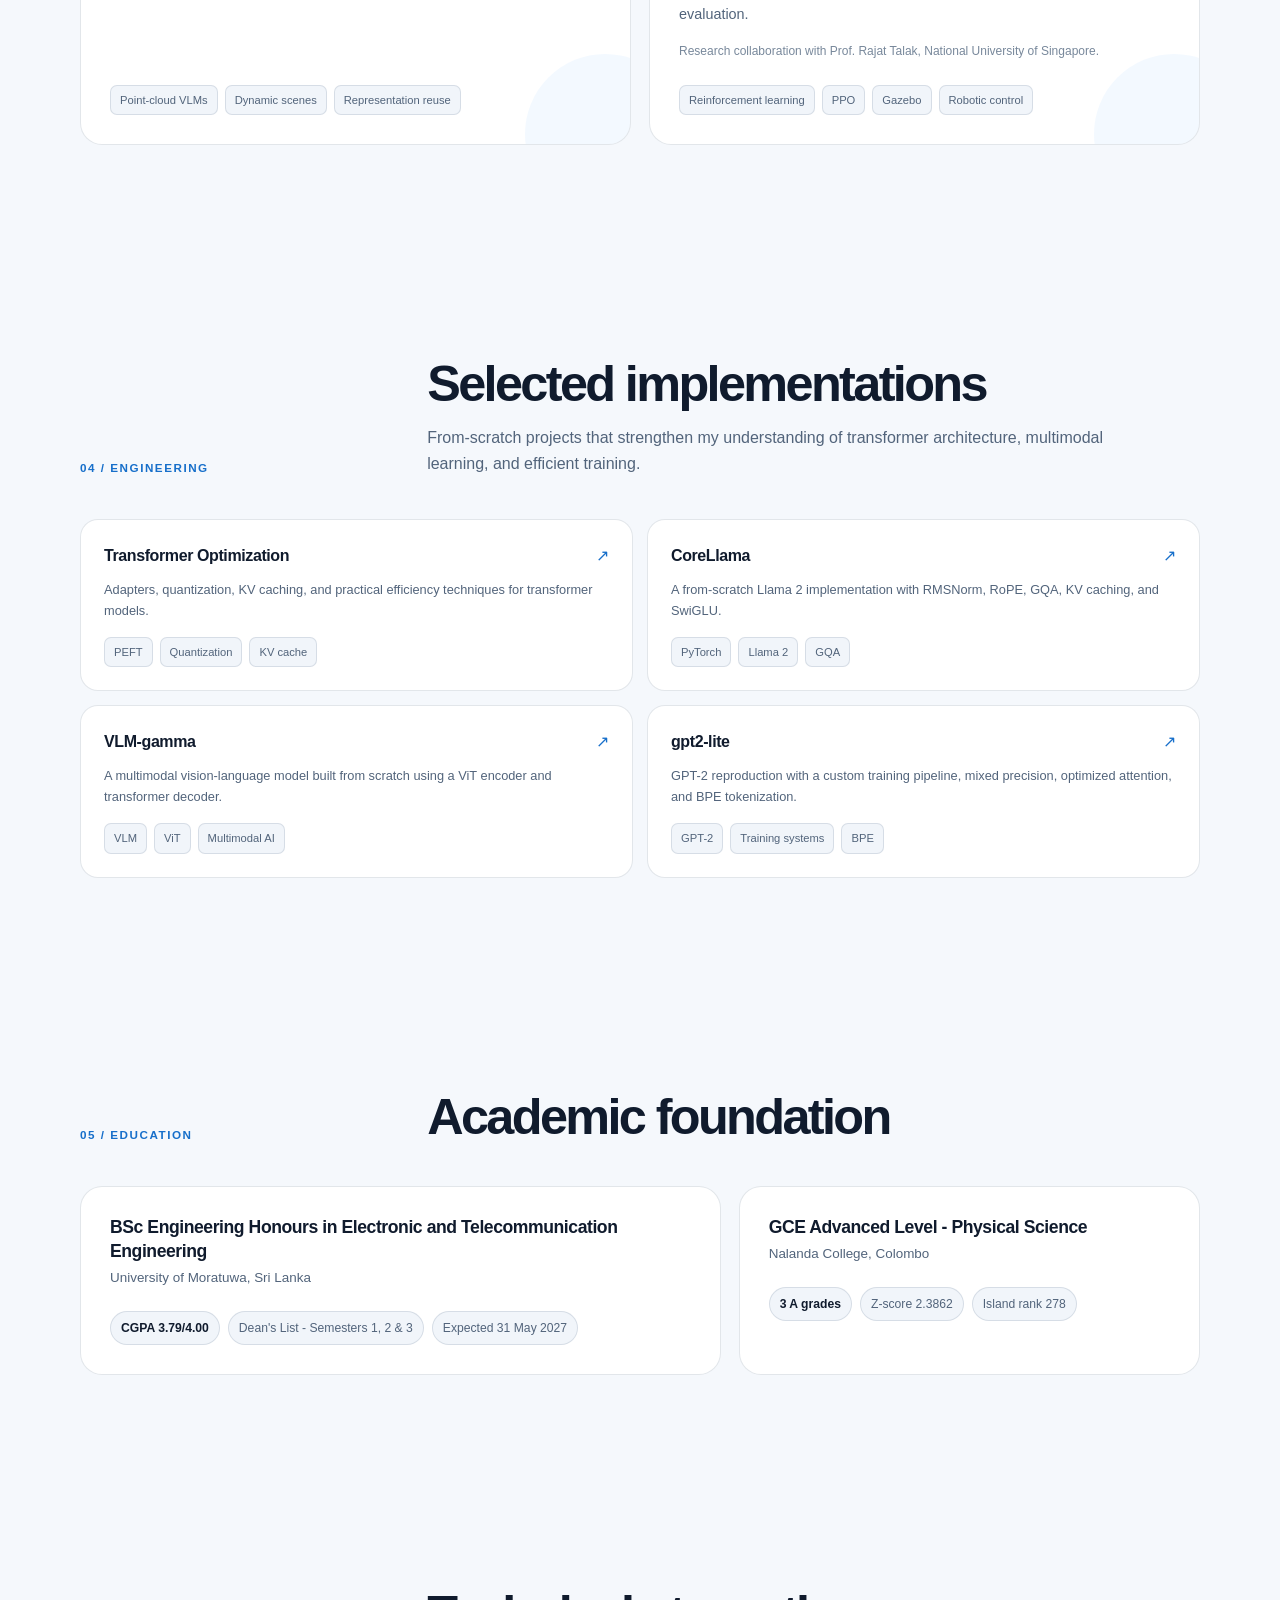
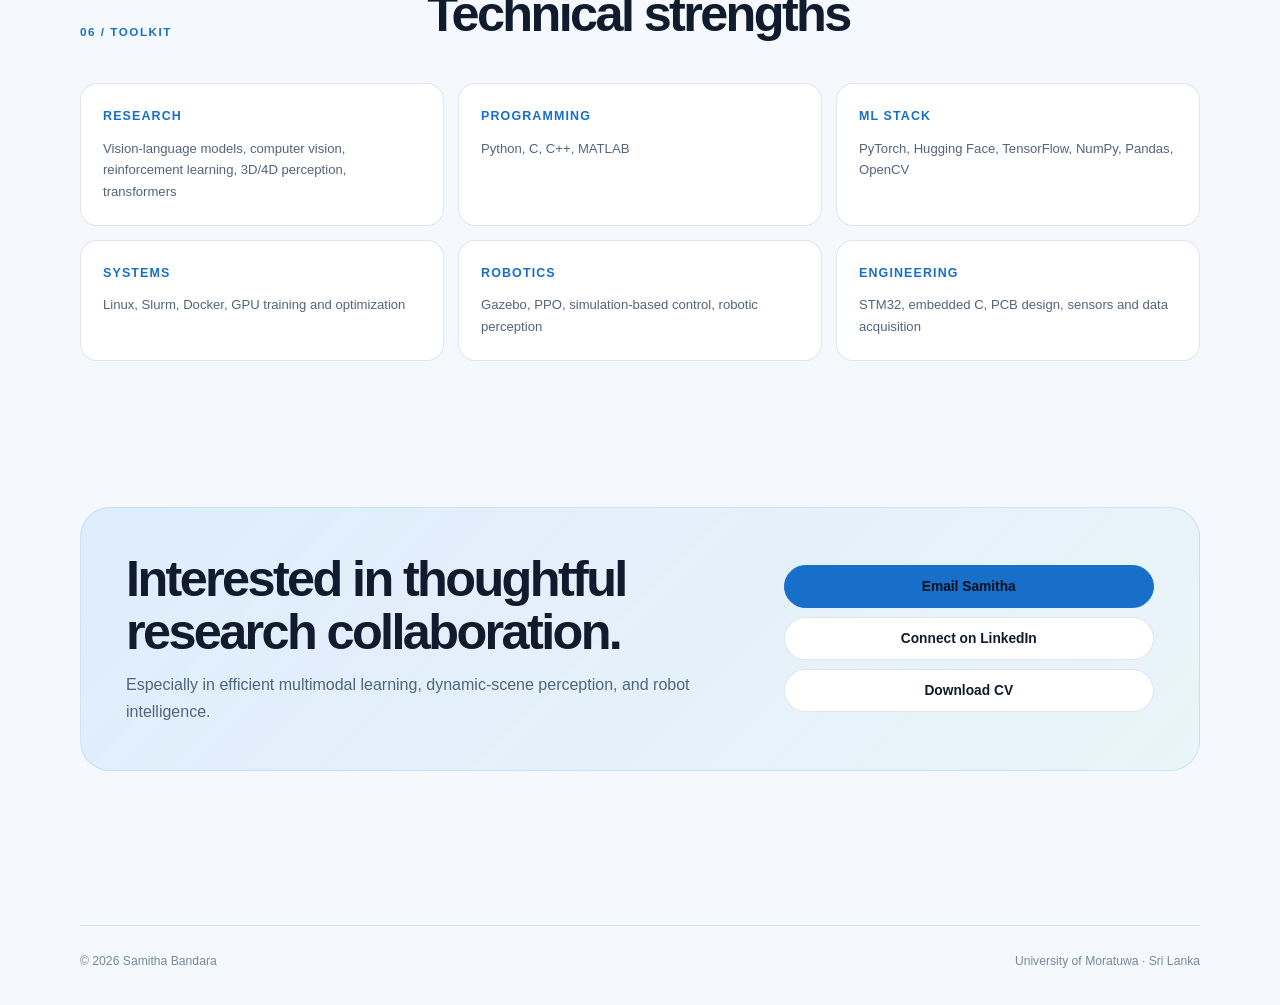
==== commit c718ad1a: "Shrink portrait, add supervision credits, and polish portfolio and CV - Smaller, tighter-cropped her" ====
--- a/index.html
+++ b/index.html
@@ -24,6 +24,7 @@
   <meta name="twitter:description" content="Efficient multimodal AI, 3D/4D perception, and learning-based robotic control.">
   <meta name="twitter:image" content="https://samitha278.github.io/dp.jpeg">
   <title>Samitha Bandara | AI Researcher &amp; Engineer</title>
+  <script>(function(){try{var t=localStorage.getItem('theme');if(t){document.documentElement.dataset.theme=t}else if(matchMedia('(prefers-color-scheme: light)').matches){document.documentElement.dataset.theme='light'}}catch(e){}})();</script>
   <script type="application/ld+json">
   {
     "@context": "https://schema.org",
@@ -67,39 +68,39 @@
     [data-theme="light"]{color-scheme:light;--bg:#f5f8fc;--bg-soft:#ecf2f9;--surface:#fff;--surface-2:#f1f5fa;--text:#101b2d;--muted:#52647b;--quiet:#78889b;--line:rgba(23,49,82,.12);--blue:#176fca;--cyan:#087f7c;--nav:rgba(245,248,252,.86);--shadow:0 22px 60px rgba(29,57,91,.10)}
     html{scroll-behavior:smooth;scroll-padding-top:82px}body{margin:0;overflow-x:hidden;background:var(--bg);color:var(--text);font-family:Inter,ui-sans-serif,-apple-system,BlinkMacSystemFont,"Segoe UI",sans-serif;line-height:1.65;-webkit-font-smoothing:antialiased}body::before{content:"";position:fixed;inset:0;pointer-events:none;background:radial-gradient(circle at 85% 8%,rgba(90,169,255,.13),transparent 28%),radial-gradient(circle at 8% 60%,rgba(89,214,207,.08),transparent 28%);z-index:-1}a{color:inherit;text-decoration:none}img{display:block;max-width:100%}button{font:inherit}.shell{width:min(var(--max),calc(100% - 40px));margin-inline:auto}.skip{position:fixed;left:16px;top:-80px;background:var(--text);color:var(--bg);padding:10px 14px;border-radius:10px;z-index:300}.skip:focus{top:16px}
     nav{position:sticky;top:0;z-index:100;background:var(--nav);border-bottom:1px solid var(--line);backdrop-filter:blur(18px) saturate(150%)}.nav-inner{min-height:66px;display:flex;align-items:center;justify-content:space-between;gap:20px}.brand{font-weight:760;letter-spacing:-.03em}.brand-mark{color:var(--blue)}.nav-links{display:flex;align-items:center;gap:5px}.nav-links a{padding:8px 11px;color:var(--muted);font-size:.84rem;border-radius:9px}.nav-links a:hover,.nav-links a:focus-visible{background:var(--surface);color:var(--text)}.nav-actions{display:flex;align-items:center;gap:8px}.icon-button{width:37px;height:37px;display:grid;place-items:center;border:1px solid var(--line);border-radius:50%;background:var(--surface);color:var(--muted);cursor:pointer}.icon-button:hover{color:var(--text);border-color:rgba(90,169,255,.38)}.mobile-toggle{display:none}.button{display:inline-flex;align-items:center;justify-content:center;gap:8px;min-height:43px;padding:0 18px;border-radius:999px;border:1px solid var(--line);font-size:.86rem;font-weight:650;transition:transform .2s,border-color .2s,background .2s}.button:hover{transform:translateY(-2px)}.button.primary{background:var(--blue);border-color:var(--blue);color:#04101d}.button.secondary{background:var(--surface)}
-    .hero{min-height:calc(100svh - 66px);display:grid;align-items:center;padding:76px 0 84px}.hero-grid{display:grid;grid-template-columns:minmax(0,1.35fr) minmax(270px,.65fr);gap:80px;align-items:center}.eyebrow{display:inline-flex;align-items:center;gap:9px;color:var(--cyan);font-size:.74rem;font-weight:750;letter-spacing:.11em;text-transform:uppercase}.eyebrow::before{content:"";width:26px;height:1px;background:currentColor}h1{font-size:clamp(3.35rem,8vw,6.7rem);line-height:.9;letter-spacing:-.075em;margin:22px 0 25px;font-weight:790;max-width:780px}.hero-lead{max-width:680px;font-size:clamp(1.06rem,2.1vw,1.34rem);line-height:1.55;color:var(--muted);letter-spacing:-.018em}.hero-lead strong{color:var(--text);font-weight:660}.hero-actions{display:flex;flex-wrap:wrap;gap:10px;margin-top:32px}.social-row{display:flex;flex-wrap:wrap;gap:18px;margin-top:28px;color:var(--muted);font-size:.84rem}.social-row a{display:inline-flex;align-items:center;gap:7px}.social-row a:hover{color:var(--blue)}.portrait-wrap{position:relative;max-width:330px;margin-inline:auto}.portrait{aspect-ratio:4/5;object-fit:cover;border-radius:34px;border:1px solid var(--line);box-shadow:var(--shadow);filter:saturate(.88)}.portrait-card{position:absolute;right:-28px;bottom:24px;padding:13px 16px;background:var(--surface);border:1px solid var(--line);border-radius:15px;box-shadow:var(--shadow);font-size:.78rem;color:var(--muted)}.portrait-card strong{display:block;color:var(--text);font-size:.9rem}.live-dot{display:inline-block;width:8px;height:8px;background:#47d39b;border-radius:50%;margin-right:7px;box-shadow:0 0 0 5px rgba(71,211,155,.12)}
+    .hero{min-height:calc(100svh - 66px);display:grid;align-items:center;padding:76px 0 84px}.hero-grid{display:grid;grid-template-columns:minmax(0,1fr) auto;gap:72px;align-items:center}.eyebrow{display:inline-flex;align-items:center;gap:9px;color:var(--cyan);font-size:.74rem;font-weight:750;letter-spacing:.11em;text-transform:uppercase}.eyebrow::before{content:"";width:26px;height:1px;background:currentColor}h1{font-size:clamp(3rem,7vw,5.8rem);line-height:.94;letter-spacing:-.055em;margin:20px 0 24px;font-weight:780;max-width:780px}.hero-lead{max-width:680px;font-size:clamp(1.06rem,2.1vw,1.34rem);line-height:1.55;color:var(--muted);letter-spacing:-.018em}.hero-lead strong{color:var(--text);font-weight:660}.hero-actions{display:flex;flex-wrap:wrap;gap:10px;margin-top:32px}.social-row{display:flex;flex-wrap:wrap;gap:18px;margin-top:28px;color:var(--muted);font-size:.84rem}.social-row a{display:inline-flex;align-items:center;gap:7px}.social-row a:hover{color:var(--blue)}.portrait-wrap{max-width:250px;margin-inline:auto}.portrait{aspect-ratio:4/5;object-fit:cover;border-radius:22px;border:1px solid var(--line);box-shadow:var(--shadow);filter:saturate(.9)}.portrait-caption{margin:12px 0 0;text-align:center;color:var(--quiet);font-size:.74rem;letter-spacing:.02em}
     .metrics{display:grid;grid-template-columns:repeat(3,1fr);gap:1px;border:1px solid var(--line);border-radius:var(--radius);overflow:hidden;background:var(--line);margin-top:-1px}.metric{background:var(--surface);padding:28px}.metric-value{font-size:1.55rem;font-weight:760;letter-spacing:-.04em}.metric-label{color:var(--muted);font-size:.79rem;margin-top:3px}section{padding:106px 0}.section-head{display:grid;grid-template-columns:.55fr 1.45fr;gap:54px;margin-bottom:42px;align-items:end}.section-kicker{color:var(--blue);font-size:.73rem;font-weight:760;letter-spacing:.13em;text-transform:uppercase}.section-title{font-size:clamp(2rem,4vw,3.15rem);line-height:1.08;letter-spacing:-.052em;margin:0}.section-intro{color:var(--muted);max-width:680px;margin:13px 0 0}
     .about-grid{display:grid;grid-template-columns:1.2fr .8fr;gap:24px}.panel{background:linear-gradient(150deg,var(--surface),var(--bg-soft));border:1px solid var(--line);border-radius:var(--radius);padding:30px}.panel p{color:var(--muted);margin:0}.panel p+p{margin-top:16px}.focus-list{display:grid;gap:12px}.focus-item{display:flex;gap:12px;align-items:flex-start;padding-bottom:12px;border-bottom:1px solid var(--line)}.focus-item:last-child{border:0;padding-bottom:0}.focus-index{color:var(--blue);font-size:.72rem;font-weight:750;margin-top:3px}.focus-item strong{display:block;font-size:.92rem}.focus-item span:last-child{display:block;color:var(--muted);font-size:.8rem;margin-top:2px}
     .affiliations{padding:34px 0 0}.affiliation-panel{background:var(--surface);border:1px solid var(--line);border-radius:var(--radius);padding:22px 25px}.affiliation-title{color:var(--quiet);font-size:.67rem;font-weight:750;letter-spacing:.13em;text-transform:uppercase;margin-bottom:15px}.logo-strip{display:grid;grid-template-columns:1.25fr .7fr 1.35fr .95fr .85fr;gap:10px}.logo-chip{height:64px;padding:9px 14px;display:grid;place-items:center;background:#fff;border:1px solid rgba(15,35,60,.09);border-radius:12px}.logo-chip img{height:39px;max-width:135px;width:auto;object-fit:contain}.logo-chip.uom{background:#101725}.logo-chip.uom img{height:37px}.logo-chip.smu img{height:45px}.logo-chip.smart img{height:39px}.logo-chip.m3s{background:#121b2e;color:#fff;display:flex;gap:8px;padding-inline:14px}.m3s-mark{font-size:1.15rem;font-weight:850;letter-spacing:-.04em;color:#68c8ff}.m3s-name{font-size:.57rem;line-height:1.14;text-transform:uppercase;letter-spacing:.06em;color:#b7c5d8}.affiliation-note{color:var(--quiet);font-size:.73rem;margin:13px 0 0}.experience-card{background:var(--surface);border:1px solid var(--line);border-radius:var(--radius);padding:31px}.entry-top{display:flex;justify-content:space-between;gap:24px;align-items:flex-start}.entry-role{font-size:1.35rem;font-weight:730;letter-spacing:-.035em}.entry-org{color:var(--muted);font-size:.9rem;margin-top:3px}.entry-status{color:var(--cyan);font-size:.72rem;font-weight:700;letter-spacing:.08em;text-transform:uppercase;white-space:nowrap;padding:5px 9px;border:1px solid rgba(89,214,207,.24);border-radius:999px}.entry-copy{color:var(--muted);max-width:790px;margin:22px 0 0}.entry-copy li+li{margin-top:7px}.programme-note{color:var(--quiet);font-size:.76rem;margin:18px 0 0;padding-top:17px;border-top:1px solid var(--line);max-width:760px}
     .research-grid{display:grid;grid-template-columns:repeat(2,1fr);gap:18px}.research-card{position:relative;overflow:hidden;min-height:270px;background:var(--surface);border:1px solid var(--line);border-radius:var(--radius);padding:29px;display:flex;flex-direction:column}.research-card::after{content:"";position:absolute;width:160px;height:160px;border-radius:50%;background:rgba(90,169,255,.07);right:-55px;bottom:-70px}.card-label{font-size:.69rem;color:var(--cyan);font-weight:730;letter-spacing:.1em;text-transform:uppercase}.research-card h3{font-size:1.35rem;line-height:1.25;letter-spacing:-.03em;margin:14px 0 10px}.research-card p{color:var(--muted);font-size:.9rem;margin:0;max-width:500px}.collab{margin-top:15px;color:var(--quiet);font-size:.75rem}.tags{display:flex;flex-wrap:wrap;gap:7px;margin-top:auto;padding-top:23px}.tag{padding:5px 9px;border-radius:7px;background:var(--surface-2);border:1px solid var(--line);color:var(--muted);font-size:.7rem}
     .projects{display:grid;grid-template-columns:repeat(2,1fr);gap:14px}.project{background:var(--surface);border:1px solid var(--line);border-radius:18px;padding:23px;transition:transform .2s,border-color .2s}.project:hover{transform:translateY(-3px);border-color:rgba(90,169,255,.35)}.project-top{display:flex;justify-content:space-between;gap:20px}.project h3{font-size:1rem;margin:0;letter-spacing:-.025em}.project-arrow{color:var(--blue)}.project p{color:var(--muted);font-size:.8rem;margin:9px 0 0}.project .tags{padding-top:16px}.education{display:grid;grid-template-columns:1fr .72fr;gap:18px}.education-card{background:var(--surface);border:1px solid var(--line);border-radius:var(--radius);padding:29px}.education-card h3{font-size:1.1rem;line-height:1.35;margin:0;letter-spacing:-.025em}.education-card .institution{color:var(--muted);font-size:.84rem;margin-top:3px}.edu-meta{display:flex;flex-wrap:wrap;gap:8px;margin-top:22px}.edu-pill{font-size:.76rem;color:var(--muted);background:var(--surface-2);border:1px solid var(--line);border-radius:999px;padding:6px 10px}.edu-pill strong{color:var(--text)}.skills{display:grid;grid-template-columns:repeat(3,1fr);gap:14px}.skill-group{padding:22px;background:var(--surface);border:1px solid var(--line);border-radius:17px}.skill-group h3{font-size:.78rem;color:var(--blue);text-transform:uppercase;letter-spacing:.09em;margin:0 0 11px}.skill-group p{color:var(--muted);font-size:.82rem;margin:0}
     .contact{padding-top:40px}.contact-card{display:grid;grid-template-columns:1.25fr .75fr;gap:40px;align-items:center;background:linear-gradient(135deg,rgba(90,169,255,.14),rgba(89,214,207,.07));border:1px solid rgba(90,169,255,.22);border-radius:30px;padding:45px}.contact-card h2{font-size:clamp(2rem,4vw,3.15rem);line-height:1.05;letter-spacing:-.052em;margin:0}.contact-card p{color:var(--muted);margin:14px 0 0}.contact-actions{display:flex;flex-direction:column;gap:9px}footer{padding:48px 0 34px;color:var(--quiet);font-size:.76rem}.footer-inner{display:flex;justify-content:space-between;gap:24px;border-top:1px solid var(--line);padding-top:25px}.reveal{opacity:0;transform:translateY(16px);transition:opacity .65s ease,transform .65s ease}.reveal.visible{opacity:1;transform:none}
-    @media(max-width:860px){.nav-links{display:none}.mobile-toggle{display:grid}.nav-links.open{position:absolute;display:flex;flex-direction:column;align-items:stretch;top:66px;left:0;right:0;background:var(--bg);border-bottom:1px solid var(--line);padding:16px 20px}.hero-grid{grid-template-columns:1fr;gap:48px}.hero{padding-top:66px}.portrait-wrap{width:min(330px,78vw)}.section-head,.about-grid,.education,.contact-card{grid-template-columns:1fr}.section-head{gap:14px}.skills{grid-template-columns:repeat(2,1fr)}.logo-strip{grid-template-columns:repeat(3,1fr)}}
-    @media(max-width:620px){.shell{width:min(100% - 28px,var(--max))}.nav-cv{display:none}h1{font-size:clamp(3rem,17vw,4.6rem)}.metrics{grid-template-columns:1fr}.metric{padding:20px}.entry-top{flex-direction:column;gap:10px}.research-grid,.projects,.skills{grid-template-columns:1fr}.contact-card{padding:29px}.portrait-card{right:-8px}.footer-inner{flex-direction:column}.education-card{padding:23px}.logo-strip{grid-template-columns:repeat(2,1fr)}}
+    @media(max-width:860px){.nav-links{display:none}.mobile-toggle{display:grid}.nav-links.open{position:absolute;display:flex;flex-direction:column;align-items:stretch;top:66px;left:0;right:0;background:var(--bg);border-bottom:1px solid var(--line);padding:16px 20px}.hero-grid{grid-template-columns:1fr;gap:34px}.hero{padding-top:56px;min-height:0}.portrait-wrap{order:-1;width:150px;margin-inline:0}.portrait{border-radius:18px}.portrait-caption{text-align:left}.section-head,.about-grid,.education,.contact-card{grid-template-columns:1fr}.section-head{gap:14px}.skills{grid-template-columns:repeat(2,1fr)}.logo-strip{grid-template-columns:repeat(3,1fr)}}
+    @media(max-width:620px){.shell{width:min(100% - 28px,var(--max))}.nav-cv{display:none}h1{font-size:clamp(3rem,17vw,4.6rem)}.metrics{grid-template-columns:1fr}.metric{padding:20px}.entry-top{flex-direction:column;gap:10px}.research-grid,.projects,.skills{grid-template-columns:1fr}.contact-card{padding:29px}.portrait-wrap{width:128px}.footer-inner{flex-direction:column}.education-card{padding:23px}.logo-strip{grid-template-columns:repeat(2,1fr)}}
     @media(prefers-reduced-motion:reduce){html{scroll-behavior:auto}.reveal{opacity:1;transform:none;transition:none}.button,.project{transition:none}}
   </style>
 </head>
 <body>
   <a class="skip" href="#main">Skip to content</a>
-  <nav aria-label="Primary navigation"><div class="shell nav-inner"><a class="brand" href="#top"><span class="brand-mark">SB</span> / Research</a><div class="nav-links" id="navLinks"><a href="#about">About</a><a href="#experience">Experience</a><a href="#research">Research</a><a href="#projects">Projects</a><a href="#education">Education</a></div><div class="nav-actions"><button class="icon-button" id="themeButton" type="button" aria-label="Switch theme" title="Switch theme">&#9788;</button><a class="button secondary nav-cv" href="output/pdf/Samitha_Bandara_CV.pdf" download>Download CV</a><button class="icon-button mobile-toggle" id="menuButton" type="button" aria-label="Open menu" aria-expanded="false">&#9776;</button></div></div></nav>
+  <nav aria-label="Primary navigation"><div class="shell nav-inner"><a class="brand" href="#top"><span class="brand-mark">SB</span> / Research</a><div class="nav-links" id="navLinks"><a href="#about">About</a><a href="#experience">Experience</a><a href="#research">Research</a><a href="#projects">Projects</a><a href="#education">Education</a><a href="#contact">Contact</a></div><div class="nav-actions"><button class="icon-button" id="themeButton" type="button" aria-label="Switch theme" title="Switch theme">&#9788;</button><a class="button secondary nav-cv" href="output/pdf/Samitha_Bandara_CV.pdf" download>Download CV</a><button class="icon-button mobile-toggle" id="menuButton" type="button" aria-label="Open menu" aria-expanded="false">&#9776;</button></div></div></nav>
   <main id="main">
-    <header class="hero" id="top"><div class="shell hero-grid"><div><div class="eyebrow reveal">AI researcher &amp; engineer</div><h1 class="reveal">Samitha<br>Bandara.</h1><p class="hero-lead reveal">Final-year engineering undergraduate researching <strong>efficient multimodal AI</strong>, <strong>3D/4D perception</strong>, and <strong>learning-based robotic control</strong>.</p><div class="hero-actions reveal"><a class="button primary" href="#research">Explore research <span aria-hidden="true">&#8595;</span></a><a class="button secondary" href="output/pdf/Samitha_Bandara_CV.pdf" download>Download CV</a></div><div class="social-row reveal"><a href="https://github.com/samitha278" target="_blank" rel="noreferrer">GitHub <span aria-hidden="true">&#8599;</span></a><a href="https://linkedin.com/in/samitha-bandara-52211a254" target="_blank" rel="noreferrer">LinkedIn <span aria-hidden="true">&#8599;</span></a><a href="mailto:samithasahanssb@gmail.com">Email <span aria-hidden="true">&#8599;</span></a></div></div><div class="portrait-wrap reveal"><img class="portrait" src="dp.jpeg" alt="Portrait of Samitha Bandara" width="640" height="800"><div class="portrait-card"><strong><span class="live-dot"></span>Open to collaboration</strong>Multimodal AI &amp; robotics research</div></div></div></header>
+    <header class="hero" id="top"><div class="shell hero-grid"><div><div class="eyebrow reveal">AI researcher &amp; engineer</div><h1 class="reveal">Samitha<br>Bandara.</h1><p class="hero-lead reveal">Final-year engineering undergraduate researching <strong>efficient multimodal AI</strong>, <strong>3D/4D perception</strong>, and <strong>learning-based robotic control</strong>.</p><div class="hero-actions reveal"><a class="button primary" href="#research">Explore research <span aria-hidden="true">&#8595;</span></a><a class="button secondary" href="output/pdf/Samitha_Bandara_CV.pdf" download>Download CV</a></div><div class="social-row reveal"><a href="https://github.com/samitha278" target="_blank" rel="noreferrer">GitHub <span aria-hidden="true">&#8599;</span></a><a href="https://linkedin.com/in/samitha-bandara-52211a254" target="_blank" rel="noreferrer">LinkedIn <span aria-hidden="true">&#8599;</span></a><a href="mailto:samithasahanssb@gmail.com">Email <span aria-hidden="true">&#8599;</span></a></div></div><div class="portrait-wrap reveal"><img class="portrait" src="assets/portrait.jpg" alt="Portrait of Samitha Bandara" width="512" height="640" fetchpriority="high" decoding="async"><p class="portrait-caption">University of Moratuwa · Sri Lanka</p></div></div></header>
     <div class="shell metrics reveal" aria-label="Profile highlights"><div class="metric"><div class="metric-value">3.79 / 4.00</div><div class="metric-label">CGPA across 110 completed GPA credits</div></div><div class="metric"><div class="metric-value">2 manuscripts</div><div class="metric-label">Under review at a leading international AI conference</div></div><div class="metric"><div class="metric-value">May 2027</div><div class="metric-label">Expected degree completion</div></div></div>
-    <section class="affiliations" aria-labelledby="affiliations-title"><div class="shell affiliation-panel reveal"><div class="affiliation-title" id="affiliations-title">Education, research &amp; collaboration network</div><div class="logo-strip"><a class="logo-chip uom" href="https://uom.lk/" target="_blank" rel="noreferrer" aria-label="University of Moratuwa"><img src="assets/uom-logo.png" alt="University of Moratuwa"></a><a class="logo-chip smu" href="https://www.smu.edu.sg/" target="_blank" rel="noreferrer" aria-label="Singapore Management University"><img src="assets/smu-logo.png" alt="SMU"></a><a class="logo-chip smart" href="https://smart.mit.edu/" target="_blank" rel="noreferrer" aria-label="Singapore-MIT Alliance for Research and Technology"><img src="assets/smart-logo.png" alt="SMART"></a><a class="logo-chip" href="https://nus.edu.sg/" target="_blank" rel="noreferrer" aria-label="National University of Singapore"><img src="assets/nus-logo.svg" alt="NUS"></a><a class="logo-chip m3s" href="https://m3s.mit.edu/" target="_blank" rel="noreferrer" aria-label="Mens, Manus, and Machina programme"><span class="m3s-mark">M3S</span><span class="m3s-name">Mens, Manus<br>&amp; Machina</span></a></div><p class="affiliation-note">University of Moratuwa · SMU research experience supported through SMART M3S · NUS research collaboration</p></div></section>
+    <section class="affiliations" aria-labelledby="affiliations-title"><div class="shell affiliation-panel reveal"><div class="affiliation-title" id="affiliations-title">Education, research &amp; collaboration network</div><div class="logo-strip"><a class="logo-chip uom" href="https://uom.lk/" target="_blank" rel="noreferrer" aria-label="University of Moratuwa"><img loading="lazy" decoding="async" src="assets/uom-logo.png" alt="University of Moratuwa"></a><a class="logo-chip smu" href="https://www.smu.edu.sg/" target="_blank" rel="noreferrer" aria-label="Singapore Management University"><img loading="lazy" decoding="async" src="assets/smu-logo.png" alt="SMU"></a><a class="logo-chip smart" href="https://smart.mit.edu/" target="_blank" rel="noreferrer" aria-label="Singapore-MIT Alliance for Research and Technology"><img loading="lazy" decoding="async" src="assets/smart-logo.png" alt="SMART"></a><a class="logo-chip" href="https://nus.edu.sg/" target="_blank" rel="noreferrer" aria-label="National University of Singapore"><img loading="lazy" decoding="async" src="assets/nus-logo.svg" alt="NUS"></a><a class="logo-chip m3s" href="https://m3s.mit.edu/" target="_blank" rel="noreferrer" aria-label="Mens, Manus, and Machina programme"><span class="m3s-mark">M3S</span><span class="m3s-name">Mens, Manus<br>&amp; Machina</span></a></div><p class="affiliation-note">University of Moratuwa · SMU research experience supported through SMART M3S · NUS research collaboration</p></div></section>
     <section id="about"><div class="shell"><div class="section-head reveal"><div class="section-kicker">01 / About</div><div><h2 class="section-title">Building efficient intelligence for machines that perceive and act.</h2><p class="section-intro">My work connects multimodal learning, visual representation reuse, robot perception, and reinforcement learning. I am particularly interested in systems that reason effectively without unnecessary computation.</p></div></div><div class="about-grid"><div class="panel reveal"><p>I am a final-year Electronic and Telecommunication Engineering undergraduate at the University of Moratuwa, Sri Lanka. I approach machine learning from first principles, combining research questions with careful implementation and empirical evaluation.</p><p>My long-term goal is to pursue a fully funded PhD and build an academic research career in efficient multimodal AI and robot intelligence.</p></div><div class="panel focus-list reveal"><div class="focus-item"><span class="focus-index">01</span><div><strong>Efficient multimodal learning</strong><span>Representation reuse, compression, and accelerated inference.</span></div></div><div class="focus-item"><span class="focus-index">02</span><div><strong>3D/4D perception</strong><span>Dynamic scenes, point clouds, and transformation-aware models.</span></div></div><div class="focus-item"><span class="focus-index">03</span><div><strong>Robot intelligence</strong><span>Learning-based perception, reasoning, and control.</span></div></div></div></div></div></section>
-    <section id="experience"><div class="shell"><div class="section-head reveal"><div class="section-kicker">02 / Experience</div><div><h2 class="section-title">Research experience</h2><p class="section-intro">Applied research on reducing redundant computation in vision-language systems.</p></div></div><article class="experience-card reveal"><div class="entry-top"><div><div class="entry-role">Research Assistant</div><div class="entry-org">School of Computing and Information Systems, Singapore Management University</div></div><span class="entry-status">Completed</span></div><ul class="entry-copy"><li>Investigated efficient vision-language models for repeated and multi-turn visual interactions through visual information reuse and compression.</li><li>Explored DCT-based spectral compression, reconstruction adapters, and visual attention or KV-cache reuse.</li><li>Contributed to two manuscripts under review at a leading international AI conference - first author on one and co-author on another.</li></ul><p class="programme-note">Research supported through the SMART Mens, Manus, and Machina (M3S) programme.</p></article></div></section>
+    <section id="experience"><div class="shell"><div class="section-head reveal"><div class="section-kicker">02 / Experience</div><div><h2 class="section-title">Research experience</h2><p class="section-intro">Applied research on reducing redundant computation in vision-language systems.</p></div></div><article class="experience-card reveal"><div class="entry-top"><div><div class="entry-role">Research Assistant</div><div class="entry-org">School of Computing and Information Systems, Singapore Management University</div></div><span class="entry-status">Completed</span></div><ul class="entry-copy"><li>Investigated efficient vision-language models for repeated and multi-turn visual interactions through visual information reuse and compression.</li><li>Explored DCT-based spectral compression, layer-wise reconstruction adapters, learned selection mechanisms, and visual attention or KV-cache reuse.</li><li>Ran experiments with multimodal models on visual question-answering benchmarks, focusing on representation efficiency and end-to-end inference cost.</li><li>Contributed to two manuscripts under review at a leading international AI conference - first author on one and co-author on another.</li></ul><p class="programme-note">Research supported through the SMART Mens, Manus, and Machina (M3S) programme. Supervised by Prof. Archan Misra, with close guidance from Dr. Dulanga Weerakoon. Worked closely with Prasenjit Karmakar, PhD candidate at IIT Kharagpur.</p></article></div></section>
     <section id="research"><div class="shell"><div class="section-head reveal"><div class="section-kicker">03 / Research</div><div><h2 class="section-title">Current directions</h2><p class="section-intro">Ongoing projects are presented by their research scope, without preliminary outcome claims.</p></div></div><div class="research-grid"><article class="research-card reveal"><div class="card-label">Ongoing research</div><h3>Representation reuse for point-cloud VLMs</h3><p>Exploring transformation-aware reuse of visual representations across dynamic point-cloud scenes to reduce redundant processing as the viewpoint and scene evolve.</p><div class="tags"><span class="tag">Point-cloud VLMs</span><span class="tag">Dynamic scenes</span><span class="tag">Representation reuse</span></div></article><article class="research-card reveal"><div class="card-label">Final-year project</div><h3>Learning-based stabilization for an aerial manipulator</h3><p>Developing reinforcement-learning-based stabilization for a simulated aerial platform carrying a robotic arm, with a focus on PPO and Gazebo-based evaluation.</p><div class="collab">Research collaboration with Prof. Rajat Talak, National University of Singapore.</div><div class="tags"><span class="tag">Reinforcement learning</span><span class="tag">PPO</span><span class="tag">Gazebo</span><span class="tag">Robotic control</span></div></article></div></div></section>
     <section id="projects"><div class="shell"><div class="section-head reveal"><div class="section-kicker">04 / Engineering</div><div><h2 class="section-title">Selected implementations</h2><p class="section-intro">From-scratch projects that strengthen my understanding of transformer architecture, multimodal learning, and efficient training.</p></div></div><div class="projects"><a class="project reveal" href="https://github.com/samitha278/transformer-optim" target="_blank" rel="noreferrer"><div class="project-top"><h3>Transformer Optimization</h3><span class="project-arrow">&#8599;</span></div><p>Adapters, quantization, KV caching, and practical efficiency techniques for transformer models.</p><div class="tags"><span class="tag">PEFT</span><span class="tag">Quantization</span><span class="tag">KV cache</span></div></a><a class="project reveal" href="https://github.com/samitha278/CoreLlama" target="_blank" rel="noreferrer"><div class="project-top"><h3>CoreLlama</h3><span class="project-arrow">&#8599;</span></div><p>A from-scratch Llama 2 implementation with RMSNorm, RoPE, GQA, KV caching, and SwiGLU.</p><div class="tags"><span class="tag">PyTorch</span><span class="tag">Llama 2</span><span class="tag">GQA</span></div></a><a class="project reveal" href="https://github.com/samitha278/VLM-gamma" target="_blank" rel="noreferrer"><div class="project-top"><h3>VLM-gamma</h3><span class="project-arrow">&#8599;</span></div><p>A multimodal vision-language model built from scratch using a ViT encoder and transformer decoder.</p><div class="tags"><span class="tag">VLM</span><span class="tag">ViT</span><span class="tag">Multimodal AI</span></div></a><a class="project reveal" href="https://github.com/samitha278/gpt2-lite" target="_blank" rel="noreferrer"><div class="project-top"><h3>gpt2-lite</h3><span class="project-arrow">&#8599;</span></div><p>GPT-2 reproduction with a custom training pipeline, mixed precision, optimized attention, and BPE tokenization.</p><div class="tags"><span class="tag">GPT-2</span><span class="tag">Training systems</span><span class="tag">BPE</span></div></a></div></div></section>
     <section id="education"><div class="shell"><div class="section-head reveal"><div class="section-kicker">05 / Education</div><div><h2 class="section-title">Academic foundation</h2></div></div><div class="education"><article class="education-card reveal"><h3>BSc Engineering Honours in Electronic and Telecommunication Engineering</h3><div class="institution">University of Moratuwa, Sri Lanka</div><div class="edu-meta"><span class="edu-pill"><strong>CGPA 3.79/4.00</strong></span><span class="edu-pill">Dean's List - Semesters 1, 2 &amp; 3</span><span class="edu-pill">Expected 31 May 2027</span></div></article><article class="education-card reveal"><h3>GCE Advanced Level - Physical Science</h3><div class="institution">Nalanda College, Colombo</div><div class="edu-meta"><span class="edu-pill"><strong>3 A grades</strong></span><span class="edu-pill">Z-score 2.3862</span><span class="edu-pill">Island rank 278</span></div></article></div></div></section>
     <section><div class="shell"><div class="section-head reveal"><div class="section-kicker">06 / Toolkit</div><div><h2 class="section-title">Technical strengths</h2></div></div><div class="skills"><div class="skill-group reveal"><h3>Research</h3><p>Vision-language models, computer vision, reinforcement learning, 3D/4D perception, transformers</p></div><div class="skill-group reveal"><h3>Programming</h3><p>Python, C, C++, MATLAB</p></div><div class="skill-group reveal"><h3>ML stack</h3><p>PyTorch, Hugging Face, TensorFlow, NumPy, Pandas, OpenCV</p></div><div class="skill-group reveal"><h3>Systems</h3><p>Linux, Slurm, Docker, GPU training and optimization</p></div><div class="skill-group reveal"><h3>Robotics</h3><p>Gazebo, PPO, simulation-based control, robotic perception</p></div><div class="skill-group reveal"><h3>Engineering</h3><p>STM32, embedded C, PCB design, sensors and data acquisition</p></div></div></div></section>
     <section class="contact" id="contact"><div class="shell contact-card reveal"><div><h2>Interested in thoughtful research collaboration.</h2><p>Especially in efficient multimodal learning, dynamic-scene perception, and robot intelligence.</p></div><div class="contact-actions"><a class="button primary" href="mailto:samithasahanssb@gmail.com">Email Samitha</a><a class="button secondary" href="https://linkedin.com/in/samitha-bandara-52211a254" target="_blank" rel="noreferrer">Connect on LinkedIn</a><a class="button secondary" href="output/pdf/Samitha_Bandara_CV.pdf" download>Download CV</a></div></div></section>
   </main>
-  <footer><div class="shell footer-inner"><span>&copy; <span id="year"></span> Samitha Bandara</span><span>Researcher · Engineer · Builder</span></div></footer>
+  <footer><div class="shell footer-inner"><span>&copy; <span id="year"></span> Samitha Bandara</span><span>University of Moratuwa · Sri Lanka</span></div></footer>
   <script>
-    const root=document.documentElement;const saved=localStorage.getItem('theme');if(saved){root.dataset.theme=saved}else if(matchMedia('(prefers-color-scheme: light)').matches){root.dataset.theme='light'}
-    document.getElementById('themeButton').addEventListener('click',()=>{const next=root.dataset.theme==='dark'?'light':'dark';root.dataset.theme=next;localStorage.setItem('theme',next)});
+    const root=document.documentElement;
+    document.getElementById('themeButton').addEventListener('click',()=>{const next=root.dataset.theme==='dark'?'light':'dark';root.dataset.theme=next;try{localStorage.setItem('theme',next)}catch(e){}});
     const menuButton=document.getElementById('menuButton');const navLinks=document.getElementById('navLinks');menuButton.addEventListener('click',()=>{const open=navLinks.classList.toggle('open');menuButton.setAttribute('aria-expanded',String(open))});navLinks.querySelectorAll('a').forEach(a=>a.addEventListener('click',()=>{navLinks.classList.remove('open');menuButton.setAttribute('aria-expanded','false')}));
-    document.getElementById('year').textContent=new Date().getFullYear();const observer=new IntersectionObserver(entries=>entries.forEach(entry=>{if(entry.isIntersecting){entry.target.classList.add('visible');observer.unobserve(entry.target)}}),{threshold:.08});document.querySelectorAll('.reveal').forEach(el=>observer.observe(el));
+    document.getElementById('year').textContent=new Date().getFullYear();if(!('IntersectionObserver' in window)){document.querySelectorAll('.reveal').forEach(el=>el.classList.add('visible'))}else{const observer=new IntersectionObserver(entries=>entries.forEach(entry=>{if(entry.isIntersecting){entry.target.classList.add('visible');observer.unobserve(entry.target)}}),{threshold:.08});document.querySelectorAll('.reveal').forEach(el=>observer.observe(el))}
   </script>
 </body>
 </html>
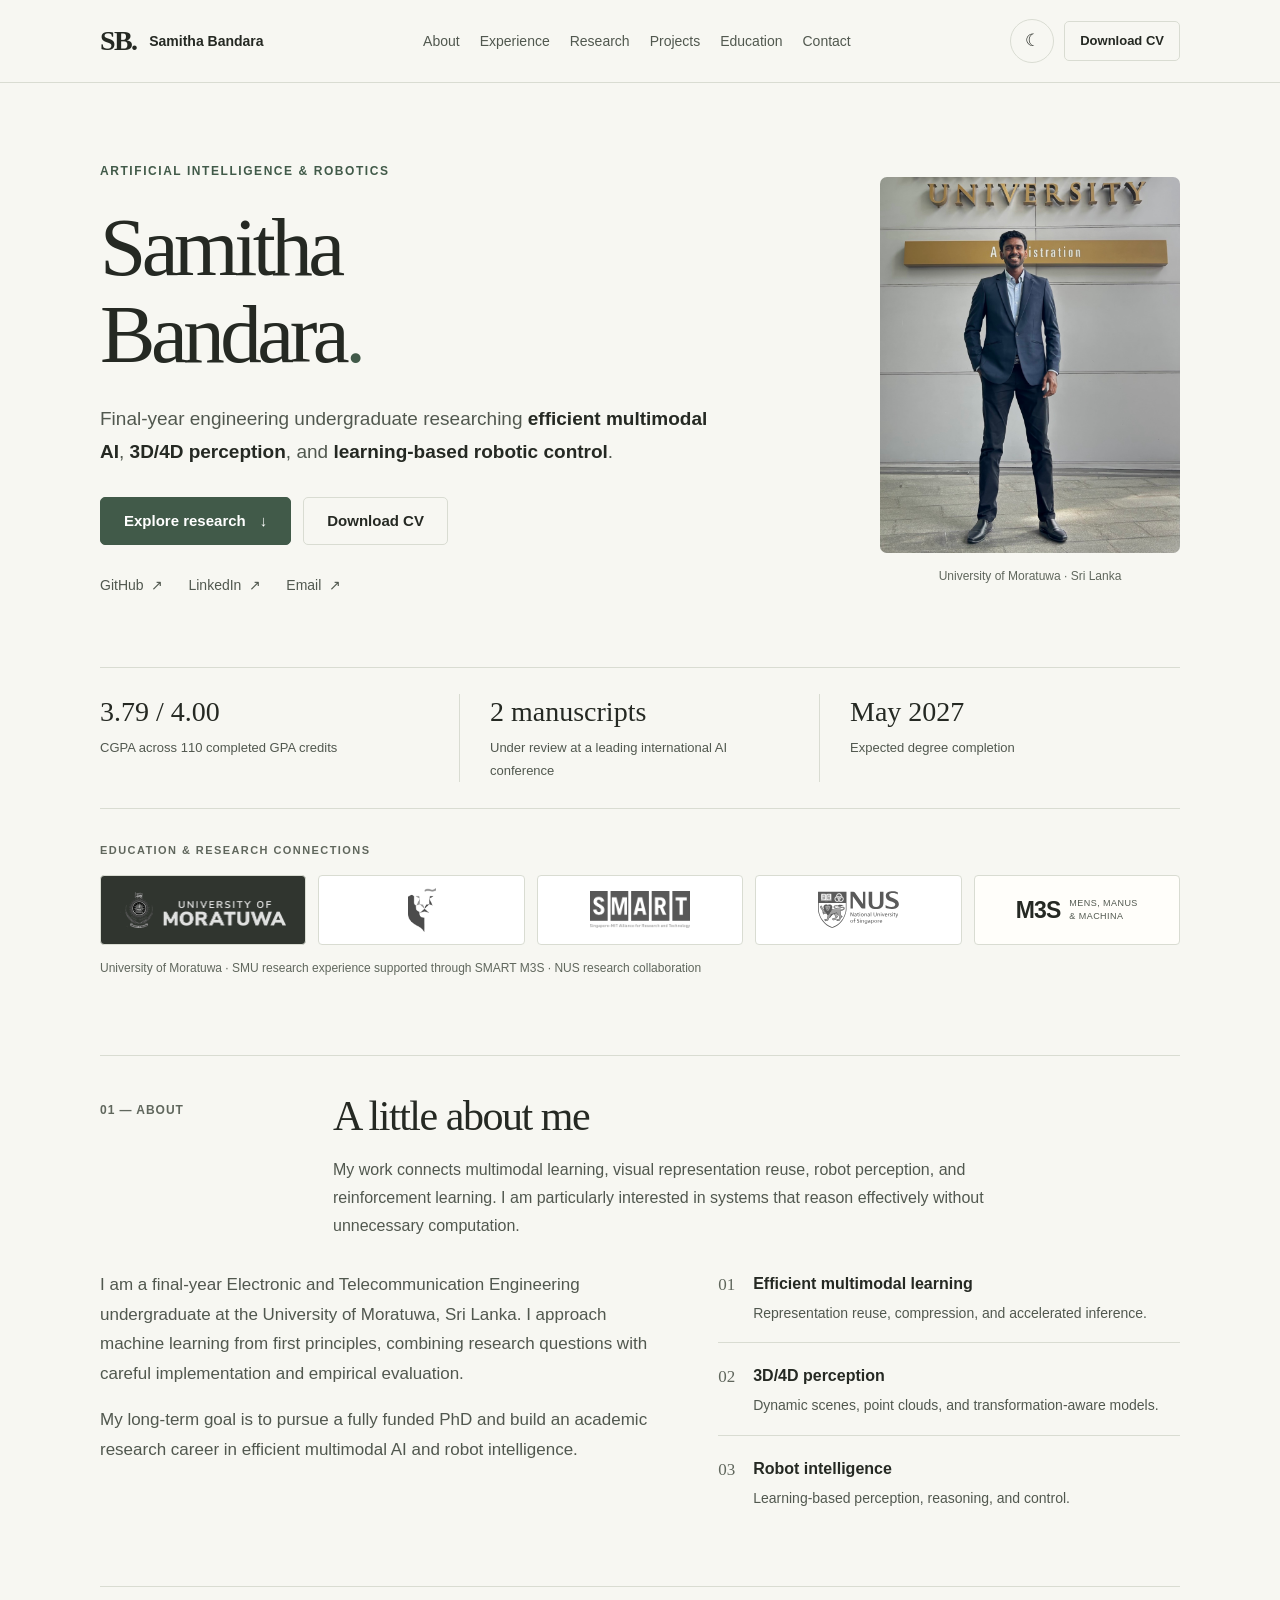
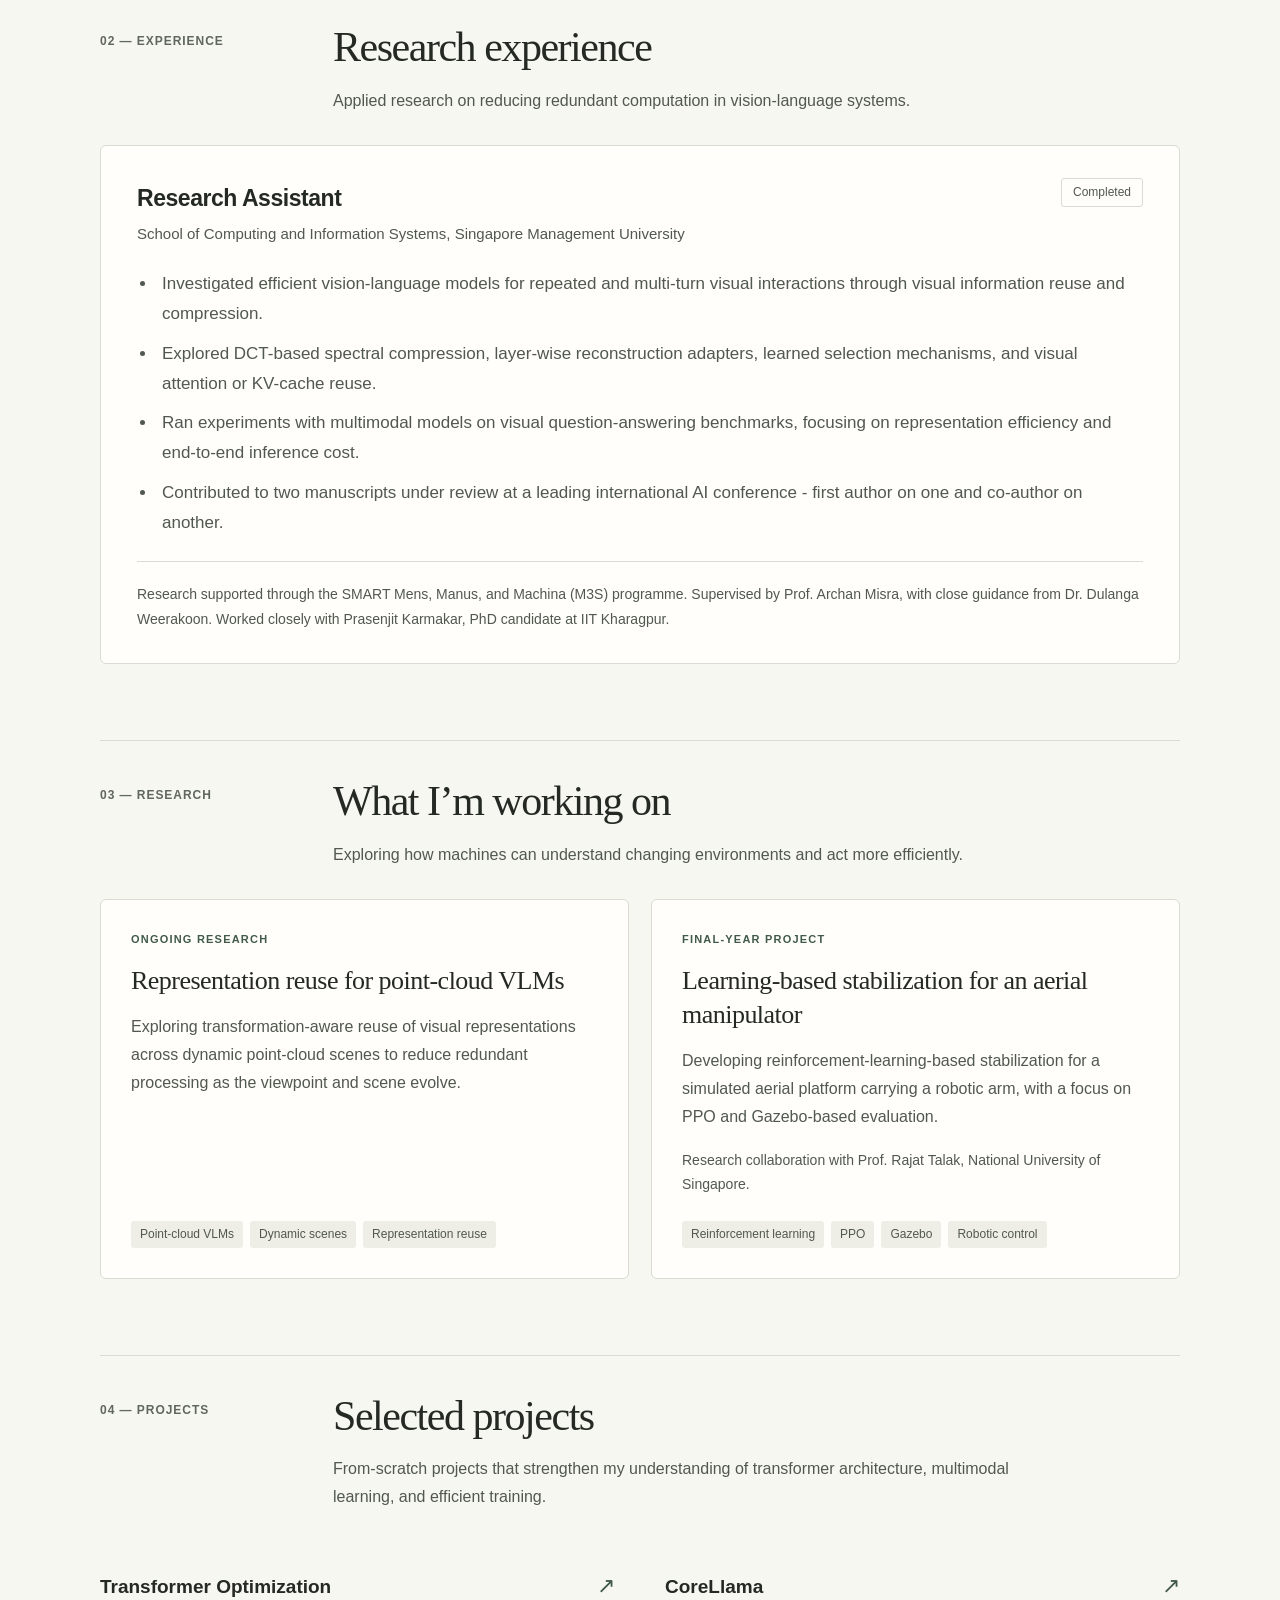
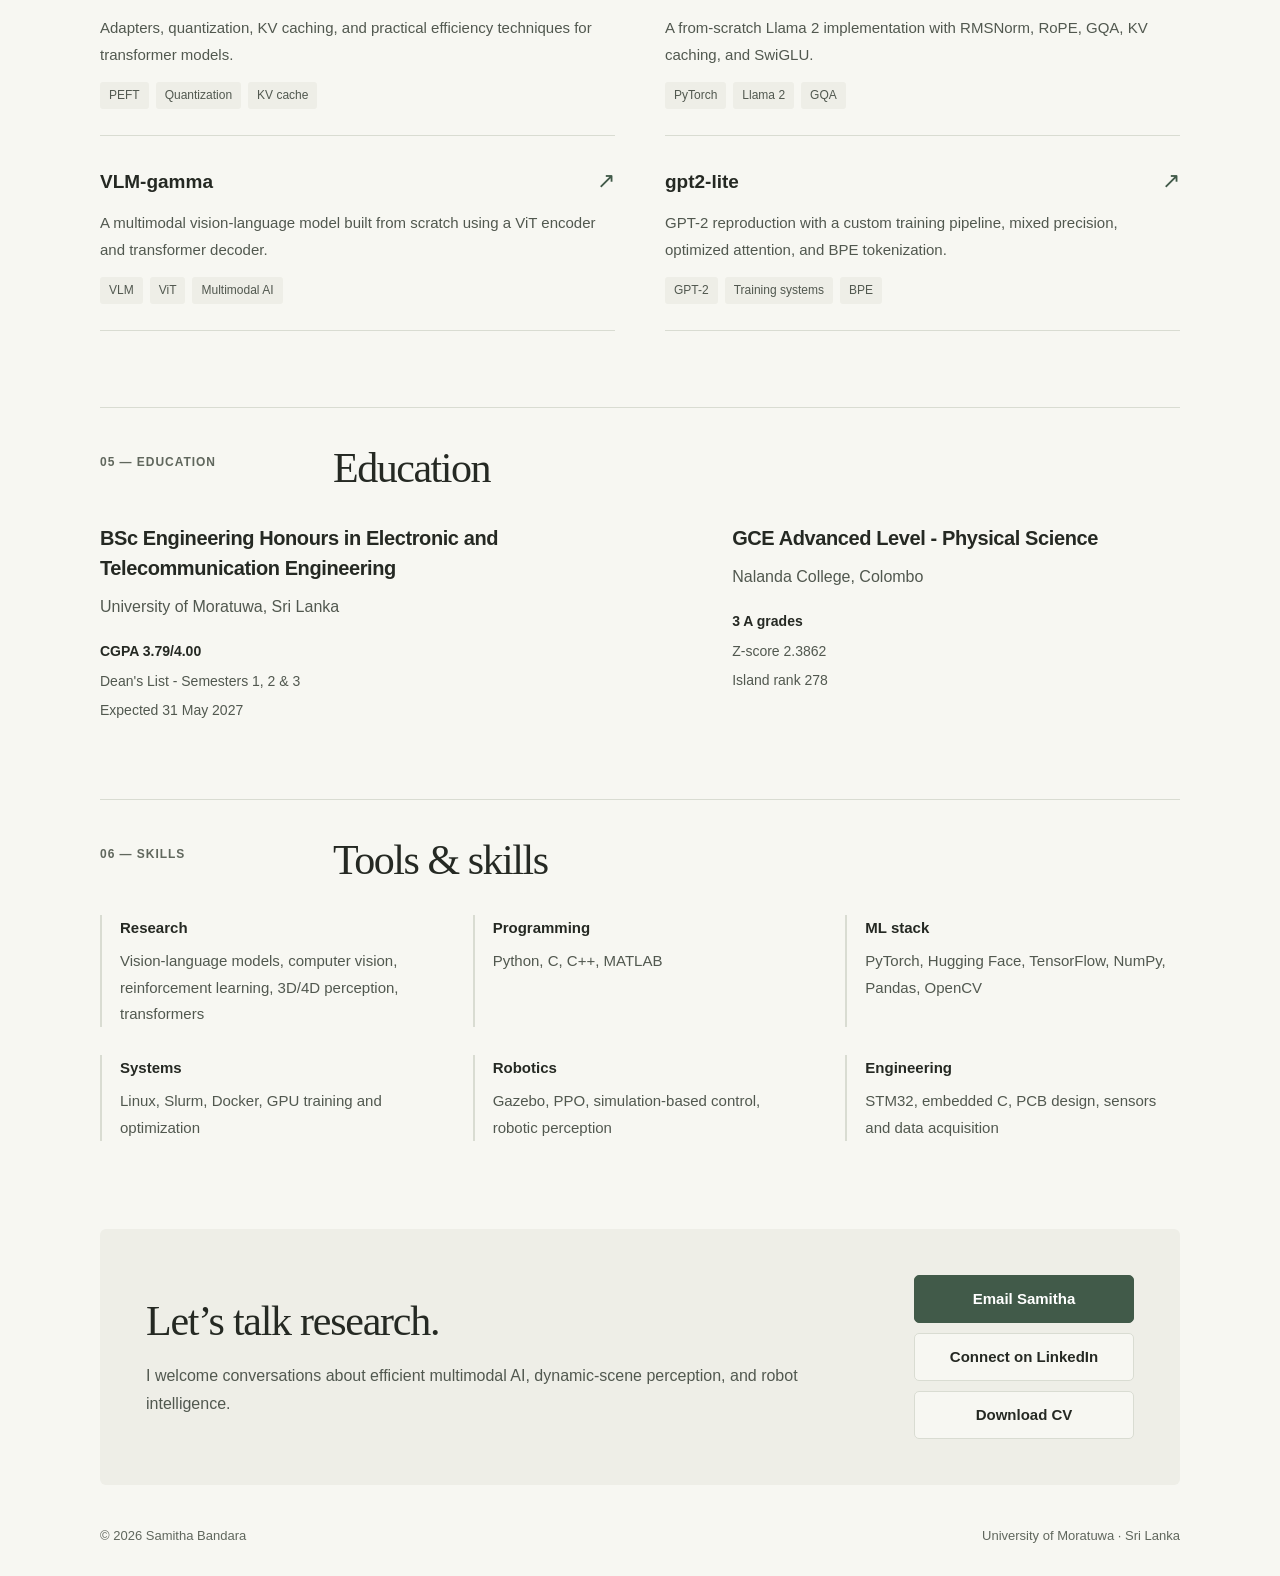
==== commit 8a1feeb5: "Refine portfolio with calm readable design and new portrait" ====
--- a/index.html
+++ b/index.html
@@ -1,12 +1,12 @@
 <!doctype html>
-<html lang="en" data-theme="dark">
+<html lang="en" data-theme="light">
 <head>
   <meta charset="utf-8">
   <meta name="viewport" content="width=device-width, initial-scale=1">
   <meta name="description" content="Samitha Bandara is an AI researcher at the University of Moratuwa working on efficient multimodal AI, 3D/4D perception, and learning-based robotic control.">
   <meta name="author" content="Samitha Bandara">
   <meta name="robots" content="index, follow, max-image-preview:large, max-snippet:-1, max-video-preview:-1">
-  <meta name="theme-color" content="#07111f">
+  <meta name="theme-color" content="#f7f7f2">
   <link rel="canonical" href="https://samitha278.github.io/">
   <link rel="icon" href="/favicon.svg" type="image/svg+xml">
   <link rel="manifest" href="/site.webmanifest">
@@ -15,16 +15,16 @@
   <meta property="og:description" content="Research in efficient multimodal AI, 3D/4D perception, and learning-based robotic control.">
   <meta property="og:type" content="website">
   <meta property="og:url" content="https://samitha278.github.io/">
-  <meta property="og:image" content="https://samitha278.github.io/dp.jpeg">
-  <meta property="og:image:width" content="795">
-  <meta property="og:image:height" content="800">
+  <meta property="og:image" content="https://samitha278.github.io/assets/samitha-bandara.jpg">
+  <meta property="og:image:width" content="959">
+  <meta property="og:image:height" content="1200">
   <meta property="og:image:alt" content="Portrait of Samitha Bandara">
   <meta name="twitter:card" content="summary_large_image">
   <meta name="twitter:title" content="Samitha Bandara | AI Researcher &amp; Engineer">
   <meta name="twitter:description" content="Efficient multimodal AI, 3D/4D perception, and learning-based robotic control.">
-  <meta name="twitter:image" content="https://samitha278.github.io/dp.jpeg">
+  <meta name="twitter:image" content="https://samitha278.github.io/assets/samitha-bandara.jpg">
   <title>Samitha Bandara | AI Researcher &amp; Engineer</title>
-  <script>(function(){try{var t=localStorage.getItem('theme');if(t){document.documentElement.dataset.theme=t}else if(matchMedia('(prefers-color-scheme: light)').matches){document.documentElement.dataset.theme='light'}}catch(e){}})();</script>
+  <script>try{const theme=localStorage.getItem("portfolio-theme");if(theme==="dark")document.documentElement.dataset.theme="dark"}catch{}</script>
   <script type="application/ld+json">
   {
     "@context": "https://schema.org",
@@ -32,14 +32,14 @@
     "@id": "https://samitha278.github.io/#profile",
     "url": "https://samitha278.github.io/",
     "name": "Samitha Bandara | AI Researcher & Engineer",
-    "dateModified": "2026-09-04",
+    "dateModified": "2026-09-11",
     "mainEntity": {
       "@type": "Person",
       "@id": "https://samitha278.github.io/#samitha-bandara",
       "name": "Samitha Bandara",
       "alternateName": "samitha278",
       "url": "https://samitha278.github.io/",
-      "image": "https://samitha278.github.io/dp.jpeg",
+      "image": "https://samitha278.github.io/assets/samitha-bandara.jpg",
       "description": "AI researcher and final-year Electronic and Telecommunication Engineering undergraduate at the University of Moratuwa, researching efficient multimodal AI, 3D/4D perception, and learning-based robotic control.",
       "jobTitle": "AI Researcher",
       "affiliation": [
@@ -62,45 +62,24 @@
     }
   }
   </script>
-  <style>
-    *,*::before,*::after{box-sizing:border-box}
-    :root{color-scheme:dark;--bg:#07111f;--bg-soft:#0b1728;--surface:#101d30;--surface-2:#14243a;--text:#eef5ff;--muted:#9cadc4;--quiet:#70839c;--line:rgba(191,211,237,.13);--blue:#5aa9ff;--cyan:#59d6cf;--nav:rgba(7,17,31,.83);--shadow:0 24px 70px rgba(0,0,0,.24);--radius:22px;--max:1120px}
-    [data-theme="light"]{color-scheme:light;--bg:#f5f8fc;--bg-soft:#ecf2f9;--surface:#fff;--surface-2:#f1f5fa;--text:#101b2d;--muted:#52647b;--quiet:#78889b;--line:rgba(23,49,82,.12);--blue:#176fca;--cyan:#087f7c;--nav:rgba(245,248,252,.86);--shadow:0 22px 60px rgba(29,57,91,.10)}
-    html{scroll-behavior:smooth;scroll-padding-top:82px}body{margin:0;overflow-x:hidden;background:var(--bg);color:var(--text);font-family:Inter,ui-sans-serif,-apple-system,BlinkMacSystemFont,"Segoe UI",sans-serif;line-height:1.65;-webkit-font-smoothing:antialiased}body::before{content:"";position:fixed;inset:0;pointer-events:none;background:radial-gradient(circle at 85% 8%,rgba(90,169,255,.13),transparent 28%),radial-gradient(circle at 8% 60%,rgba(89,214,207,.08),transparent 28%);z-index:-1}a{color:inherit;text-decoration:none}img{display:block;max-width:100%}button{font:inherit}.shell{width:min(var(--max),calc(100% - 40px));margin-inline:auto}.skip{position:fixed;left:16px;top:-80px;background:var(--text);color:var(--bg);padding:10px 14px;border-radius:10px;z-index:300}.skip:focus{top:16px}
-    nav{position:sticky;top:0;z-index:100;background:var(--nav);border-bottom:1px solid var(--line);backdrop-filter:blur(18px) saturate(150%)}.nav-inner{min-height:66px;display:flex;align-items:center;justify-content:space-between;gap:20px}.brand{font-weight:760;letter-spacing:-.03em}.brand-mark{color:var(--blue)}.nav-links{display:flex;align-items:center;gap:5px}.nav-links a{padding:8px 11px;color:var(--muted);font-size:.84rem;border-radius:9px}.nav-links a:hover,.nav-links a:focus-visible{background:var(--surface);color:var(--text)}.nav-actions{display:flex;align-items:center;gap:8px}.icon-button{width:37px;height:37px;display:grid;place-items:center;border:1px solid var(--line);border-radius:50%;background:var(--surface);color:var(--muted);cursor:pointer}.icon-button:hover{color:var(--text);border-color:rgba(90,169,255,.38)}.mobile-toggle{display:none}.button{display:inline-flex;align-items:center;justify-content:center;gap:8px;min-height:43px;padding:0 18px;border-radius:999px;border:1px solid var(--line);font-size:.86rem;font-weight:650;transition:transform .2s,border-color .2s,background .2s}.button:hover{transform:translateY(-2px)}.button.primary{background:var(--blue);border-color:var(--blue);color:#04101d}.button.secondary{background:var(--surface)}
-    .hero{min-height:calc(100svh - 66px);display:grid;align-items:center;padding:76px 0 84px}.hero-grid{display:grid;grid-template-columns:minmax(0,1fr) auto;gap:72px;align-items:center}.eyebrow{display:inline-flex;align-items:center;gap:9px;color:var(--cyan);font-size:.74rem;font-weight:750;letter-spacing:.11em;text-transform:uppercase}.eyebrow::before{content:"";width:26px;height:1px;background:currentColor}h1{font-size:clamp(3rem,7vw,5.8rem);line-height:.94;letter-spacing:-.055em;margin:20px 0 24px;font-weight:780;max-width:780px}.hero-lead{max-width:680px;font-size:clamp(1.06rem,2.1vw,1.34rem);line-height:1.55;color:var(--muted);letter-spacing:-.018em}.hero-lead strong{color:var(--text);font-weight:660}.hero-actions{display:flex;flex-wrap:wrap;gap:10px;margin-top:32px}.social-row{display:flex;flex-wrap:wrap;gap:18px;margin-top:28px;color:var(--muted);font-size:.84rem}.social-row a{display:inline-flex;align-items:center;gap:7px}.social-row a:hover{color:var(--blue)}.portrait-wrap{max-width:250px;margin-inline:auto}.portrait{aspect-ratio:4/5;object-fit:cover;border-radius:22px;border:1px solid var(--line);box-shadow:var(--shadow);filter:saturate(.9)}.portrait-caption{margin:12px 0 0;text-align:center;color:var(--quiet);font-size:.74rem;letter-spacing:.02em}
-    .metrics{display:grid;grid-template-columns:repeat(3,1fr);gap:1px;border:1px solid var(--line);border-radius:var(--radius);overflow:hidden;background:var(--line);margin-top:-1px}.metric{background:var(--surface);padding:28px}.metric-value{font-size:1.55rem;font-weight:760;letter-spacing:-.04em}.metric-label{color:var(--muted);font-size:.79rem;margin-top:3px}section{padding:106px 0}.section-head{display:grid;grid-template-columns:.55fr 1.45fr;gap:54px;margin-bottom:42px;align-items:end}.section-kicker{color:var(--blue);font-size:.73rem;font-weight:760;letter-spacing:.13em;text-transform:uppercase}.section-title{font-size:clamp(2rem,4vw,3.15rem);line-height:1.08;letter-spacing:-.052em;margin:0}.section-intro{color:var(--muted);max-width:680px;margin:13px 0 0}
-    .about-grid{display:grid;grid-template-columns:1.2fr .8fr;gap:24px}.panel{background:linear-gradient(150deg,var(--surface),var(--bg-soft));border:1px solid var(--line);border-radius:var(--radius);padding:30px}.panel p{color:var(--muted);margin:0}.panel p+p{margin-top:16px}.focus-list{display:grid;gap:12px}.focus-item{display:flex;gap:12px;align-items:flex-start;padding-bottom:12px;border-bottom:1px solid var(--line)}.focus-item:last-child{border:0;padding-bottom:0}.focus-index{color:var(--blue);font-size:.72rem;font-weight:750;margin-top:3px}.focus-item strong{display:block;font-size:.92rem}.focus-item span:last-child{display:block;color:var(--muted);font-size:.8rem;margin-top:2px}
-    .affiliations{padding:34px 0 0}.affiliation-panel{background:var(--surface);border:1px solid var(--line);border-radius:var(--radius);padding:22px 25px}.affiliation-title{color:var(--quiet);font-size:.67rem;font-weight:750;letter-spacing:.13em;text-transform:uppercase;margin-bottom:15px}.logo-strip{display:grid;grid-template-columns:1.25fr .7fr 1.35fr .95fr .85fr;gap:10px}.logo-chip{height:64px;padding:9px 14px;display:grid;place-items:center;background:#fff;border:1px solid rgba(15,35,60,.09);border-radius:12px}.logo-chip img{height:39px;max-width:135px;width:auto;object-fit:contain}.logo-chip.uom{background:#101725}.logo-chip.uom img{height:37px}.logo-chip.smu img{height:45px}.logo-chip.smart img{height:39px}.logo-chip.m3s{background:#121b2e;color:#fff;display:flex;gap:8px;padding-inline:14px}.m3s-mark{font-size:1.15rem;font-weight:850;letter-spacing:-.04em;color:#68c8ff}.m3s-name{font-size:.57rem;line-height:1.14;text-transform:uppercase;letter-spacing:.06em;color:#b7c5d8}.affiliation-note{color:var(--quiet);font-size:.73rem;margin:13px 0 0}.experience-card{background:var(--surface);border:1px solid var(--line);border-radius:var(--radius);padding:31px}.entry-top{display:flex;justify-content:space-between;gap:24px;align-items:flex-start}.entry-role{font-size:1.35rem;font-weight:730;letter-spacing:-.035em}.entry-org{color:var(--muted);font-size:.9rem;margin-top:3px}.entry-status{color:var(--cyan);font-size:.72rem;font-weight:700;letter-spacing:.08em;text-transform:uppercase;white-space:nowrap;padding:5px 9px;border:1px solid rgba(89,214,207,.24);border-radius:999px}.entry-copy{color:var(--muted);max-width:790px;margin:22px 0 0}.entry-copy li+li{margin-top:7px}.programme-note{color:var(--quiet);font-size:.76rem;margin:18px 0 0;padding-top:17px;border-top:1px solid var(--line);max-width:760px}
-    .research-grid{display:grid;grid-template-columns:repeat(2,1fr);gap:18px}.research-card{position:relative;overflow:hidden;min-height:270px;background:var(--surface);border:1px solid var(--line);border-radius:var(--radius);padding:29px;display:flex;flex-direction:column}.research-card::after{content:"";position:absolute;width:160px;height:160px;border-radius:50%;background:rgba(90,169,255,.07);right:-55px;bottom:-70px}.card-label{font-size:.69rem;color:var(--cyan);font-weight:730;letter-spacing:.1em;text-transform:uppercase}.research-card h3{font-size:1.35rem;line-height:1.25;letter-spacing:-.03em;margin:14px 0 10px}.research-card p{color:var(--muted);font-size:.9rem;margin:0;max-width:500px}.collab{margin-top:15px;color:var(--quiet);font-size:.75rem}.tags{display:flex;flex-wrap:wrap;gap:7px;margin-top:auto;padding-top:23px}.tag{padding:5px 9px;border-radius:7px;background:var(--surface-2);border:1px solid var(--line);color:var(--muted);font-size:.7rem}
-    .projects{display:grid;grid-template-columns:repeat(2,1fr);gap:14px}.project{background:var(--surface);border:1px solid var(--line);border-radius:18px;padding:23px;transition:transform .2s,border-color .2s}.project:hover{transform:translateY(-3px);border-color:rgba(90,169,255,.35)}.project-top{display:flex;justify-content:space-between;gap:20px}.project h3{font-size:1rem;margin:0;letter-spacing:-.025em}.project-arrow{color:var(--blue)}.project p{color:var(--muted);font-size:.8rem;margin:9px 0 0}.project .tags{padding-top:16px}.education{display:grid;grid-template-columns:1fr .72fr;gap:18px}.education-card{background:var(--surface);border:1px solid var(--line);border-radius:var(--radius);padding:29px}.education-card h3{font-size:1.1rem;line-height:1.35;margin:0;letter-spacing:-.025em}.education-card .institution{color:var(--muted);font-size:.84rem;margin-top:3px}.edu-meta{display:flex;flex-wrap:wrap;gap:8px;margin-top:22px}.edu-pill{font-size:.76rem;color:var(--muted);background:var(--surface-2);border:1px solid var(--line);border-radius:999px;padding:6px 10px}.edu-pill strong{color:var(--text)}.skills{display:grid;grid-template-columns:repeat(3,1fr);gap:14px}.skill-group{padding:22px;background:var(--surface);border:1px solid var(--line);border-radius:17px}.skill-group h3{font-size:.78rem;color:var(--blue);text-transform:uppercase;letter-spacing:.09em;margin:0 0 11px}.skill-group p{color:var(--muted);font-size:.82rem;margin:0}
-    .contact{padding-top:40px}.contact-card{display:grid;grid-template-columns:1.25fr .75fr;gap:40px;align-items:center;background:linear-gradient(135deg,rgba(90,169,255,.14),rgba(89,214,207,.07));border:1px solid rgba(90,169,255,.22);border-radius:30px;padding:45px}.contact-card h2{font-size:clamp(2rem,4vw,3.15rem);line-height:1.05;letter-spacing:-.052em;margin:0}.contact-card p{color:var(--muted);margin:14px 0 0}.contact-actions{display:flex;flex-direction:column;gap:9px}footer{padding:48px 0 34px;color:var(--quiet);font-size:.76rem}.footer-inner{display:flex;justify-content:space-between;gap:24px;border-top:1px solid var(--line);padding-top:25px}.reveal{opacity:0;transform:translateY(16px);transition:opacity .65s ease,transform .65s ease}.reveal.visible{opacity:1;transform:none}
-    @media(max-width:860px){.nav-links{display:none}.mobile-toggle{display:grid}.nav-links.open{position:absolute;display:flex;flex-direction:column;align-items:stretch;top:66px;left:0;right:0;background:var(--bg);border-bottom:1px solid var(--line);padding:16px 20px}.hero-grid{grid-template-columns:1fr;gap:34px}.hero{padding-top:56px;min-height:0}.portrait-wrap{order:-1;width:150px;margin-inline:0}.portrait{border-radius:18px}.portrait-caption{text-align:left}.section-head,.about-grid,.education,.contact-card{grid-template-columns:1fr}.section-head{gap:14px}.skills{grid-template-columns:repeat(2,1fr)}.logo-strip{grid-template-columns:repeat(3,1fr)}}
-    @media(max-width:620px){.shell{width:min(100% - 28px,var(--max))}.nav-cv{display:none}h1{font-size:clamp(3rem,17vw,4.6rem)}.metrics{grid-template-columns:1fr}.metric{padding:20px}.entry-top{flex-direction:column;gap:10px}.research-grid,.projects,.skills{grid-template-columns:1fr}.contact-card{padding:29px}.portrait-wrap{width:128px}.footer-inner{flex-direction:column}.education-card{padding:23px}.logo-strip{grid-template-columns:repeat(2,1fr)}}
-    @media(prefers-reduced-motion:reduce){html{scroll-behavior:auto}.reveal{opacity:1;transform:none;transition:none}.button,.project{transition:none}}
-  </style>
+  <link rel="stylesheet" href="styles.css">
 </head>
 <body>
   <a class="skip" href="#main">Skip to content</a>
-  <nav aria-label="Primary navigation"><div class="shell nav-inner"><a class="brand" href="#top"><span class="brand-mark">SB</span> / Research</a><div class="nav-links" id="navLinks"><a href="#about">About</a><a href="#experience">Experience</a><a href="#research">Research</a><a href="#projects">Projects</a><a href="#education">Education</a><a href="#contact">Contact</a></div><div class="nav-actions"><button class="icon-button" id="themeButton" type="button" aria-label="Switch theme" title="Switch theme">&#9788;</button><a class="button secondary nav-cv" href="output/pdf/Samitha_Bandara_CV.pdf" download>Download CV</a><button class="icon-button mobile-toggle" id="menuButton" type="button" aria-label="Open menu" aria-expanded="false">&#9776;</button></div></div></nav>
+  <nav aria-label="Primary navigation"><div class="shell nav-inner"><a class="brand" href="#top"><span class="brand-mark">SB.</span><span class="brand-name">Samitha Bandara</span></a><div class="nav-links" id="navLinks"><a href="#about">About</a><a href="#experience">Experience</a><a href="#research">Research</a><a href="#projects">Projects</a><a href="#education">Education</a><a href="#contact">Contact</a></div><div class="nav-actions"><button class="icon-button" id="themeButton" type="button" aria-label="Switch to dark theme" title="Switch to dark theme">&#9788;</button><a class="button secondary nav-cv" href="output/pdf/Samitha_Bandara_CV.pdf" download>Download CV</a><button class="icon-button mobile-toggle" id="menuButton" type="button" aria-label="Open menu" aria-controls="navLinks" aria-expanded="false">&#9776;</button></div></div></nav>
   <main id="main">
-    <header class="hero" id="top"><div class="shell hero-grid"><div><div class="eyebrow reveal">AI researcher &amp; engineer</div><h1 class="reveal">Samitha<br>Bandara.</h1><p class="hero-lead reveal">Final-year engineering undergraduate researching <strong>efficient multimodal AI</strong>, <strong>3D/4D perception</strong>, and <strong>learning-based robotic control</strong>.</p><div class="hero-actions reveal"><a class="button primary" href="#research">Explore research <span aria-hidden="true">&#8595;</span></a><a class="button secondary" href="output/pdf/Samitha_Bandara_CV.pdf" download>Download CV</a></div><div class="social-row reveal"><a href="https://github.com/samitha278" target="_blank" rel="noreferrer">GitHub <span aria-hidden="true">&#8599;</span></a><a href="https://linkedin.com/in/samitha-bandara-52211a254" target="_blank" rel="noreferrer">LinkedIn <span aria-hidden="true">&#8599;</span></a><a href="mailto:samithasahanssb@gmail.com">Email <span aria-hidden="true">&#8599;</span></a></div></div><div class="portrait-wrap reveal"><img class="portrait" src="assets/portrait.jpg" alt="Portrait of Samitha Bandara" width="512" height="640" fetchpriority="high" decoding="async"><p class="portrait-caption">University of Moratuwa · Sri Lanka</p></div></div></header>
+    <header class="hero" id="top"><div class="shell hero-grid"><div><div class="eyebrow reveal">Artificial intelligence &amp; robotics</div><h1 class="reveal">Samitha <br>Bandara<span class="name-period">.</span></h1><p class="hero-lead reveal">Final-year engineering undergraduate researching <strong>efficient multimodal AI</strong>, <strong>3D/4D perception</strong>, and <strong>learning-based robotic control</strong>.</p><div class="hero-actions reveal"><a class="button primary" href="#research">Explore research <span aria-hidden="true">&#8595;</span></a><a class="button secondary" href="output/pdf/Samitha_Bandara_CV.pdf" download>Download CV</a></div><div class="social-row reveal"><a href="https://github.com/samitha278" target="_blank" rel="noreferrer">GitHub <span aria-hidden="true">&#8599;</span></a><a href="https://linkedin.com/in/samitha-bandara-52211a254" target="_blank" rel="noreferrer">LinkedIn <span aria-hidden="true">&#8599;</span></a><a href="mailto:samithasahanssb@gmail.com">Email <span aria-hidden="true">&#8599;</span></a></div></div><div class="portrait-wrap reveal"><img class="portrait" src="assets/samitha-bandara.jpg" alt="Portrait of Samitha Bandara" width="959" height="1200" fetchpriority="high" decoding="async"><p class="portrait-caption">University of Moratuwa · Sri Lanka</p></div></div></header>
     <div class="shell metrics reveal" aria-label="Profile highlights"><div class="metric"><div class="metric-value">3.79 / 4.00</div><div class="metric-label">CGPA across 110 completed GPA credits</div></div><div class="metric"><div class="metric-value">2 manuscripts</div><div class="metric-label">Under review at a leading international AI conference</div></div><div class="metric"><div class="metric-value">May 2027</div><div class="metric-label">Expected degree completion</div></div></div>
-    <section class="affiliations" aria-labelledby="affiliations-title"><div class="shell affiliation-panel reveal"><div class="affiliation-title" id="affiliations-title">Education, research &amp; collaboration network</div><div class="logo-strip"><a class="logo-chip uom" href="https://uom.lk/" target="_blank" rel="noreferrer" aria-label="University of Moratuwa"><img loading="lazy" decoding="async" src="assets/uom-logo.png" alt="University of Moratuwa"></a><a class="logo-chip smu" href="https://www.smu.edu.sg/" target="_blank" rel="noreferrer" aria-label="Singapore Management University"><img loading="lazy" decoding="async" src="assets/smu-logo.png" alt="SMU"></a><a class="logo-chip smart" href="https://smart.mit.edu/" target="_blank" rel="noreferrer" aria-label="Singapore-MIT Alliance for Research and Technology"><img loading="lazy" decoding="async" src="assets/smart-logo.png" alt="SMART"></a><a class="logo-chip" href="https://nus.edu.sg/" target="_blank" rel="noreferrer" aria-label="National University of Singapore"><img loading="lazy" decoding="async" src="assets/nus-logo.svg" alt="NUS"></a><a class="logo-chip m3s" href="https://m3s.mit.edu/" target="_blank" rel="noreferrer" aria-label="Mens, Manus, and Machina programme"><span class="m3s-mark">M3S</span><span class="m3s-name">Mens, Manus<br>&amp; Machina</span></a></div><p class="affiliation-note">University of Moratuwa · SMU research experience supported through SMART M3S · NUS research collaboration</p></div></section>
-    <section id="about"><div class="shell"><div class="section-head reveal"><div class="section-kicker">01 / About</div><div><h2 class="section-title">Building efficient intelligence for machines that perceive and act.</h2><p class="section-intro">My work connects multimodal learning, visual representation reuse, robot perception, and reinforcement learning. I am particularly interested in systems that reason effectively without unnecessary computation.</p></div></div><div class="about-grid"><div class="panel reveal"><p>I am a final-year Electronic and Telecommunication Engineering undergraduate at the University of Moratuwa, Sri Lanka. I approach machine learning from first principles, combining research questions with careful implementation and empirical evaluation.</p><p>My long-term goal is to pursue a fully funded PhD and build an academic research career in efficient multimodal AI and robot intelligence.</p></div><div class="panel focus-list reveal"><div class="focus-item"><span class="focus-index">01</span><div><strong>Efficient multimodal learning</strong><span>Representation reuse, compression, and accelerated inference.</span></div></div><div class="focus-item"><span class="focus-index">02</span><div><strong>3D/4D perception</strong><span>Dynamic scenes, point clouds, and transformation-aware models.</span></div></div><div class="focus-item"><span class="focus-index">03</span><div><strong>Robot intelligence</strong><span>Learning-based perception, reasoning, and control.</span></div></div></div></div></div></section>
-    <section id="experience"><div class="shell"><div class="section-head reveal"><div class="section-kicker">02 / Experience</div><div><h2 class="section-title">Research experience</h2><p class="section-intro">Applied research on reducing redundant computation in vision-language systems.</p></div></div><article class="experience-card reveal"><div class="entry-top"><div><div class="entry-role">Research Assistant</div><div class="entry-org">School of Computing and Information Systems, Singapore Management University</div></div><span class="entry-status">Completed</span></div><ul class="entry-copy"><li>Investigated efficient vision-language models for repeated and multi-turn visual interactions through visual information reuse and compression.</li><li>Explored DCT-based spectral compression, layer-wise reconstruction adapters, learned selection mechanisms, and visual attention or KV-cache reuse.</li><li>Ran experiments with multimodal models on visual question-answering benchmarks, focusing on representation efficiency and end-to-end inference cost.</li><li>Contributed to two manuscripts under review at a leading international AI conference - first author on one and co-author on another.</li></ul><p class="programme-note">Research supported through the SMART Mens, Manus, and Machina (M3S) programme. Supervised by Prof. Archan Misra, with close guidance from Dr. Dulanga Weerakoon. Worked closely with Prasenjit Karmakar, PhD candidate at IIT Kharagpur.</p></article></div></section>
-    <section id="research"><div class="shell"><div class="section-head reveal"><div class="section-kicker">03 / Research</div><div><h2 class="section-title">Current directions</h2><p class="section-intro">Ongoing projects are presented by their research scope, without preliminary outcome claims.</p></div></div><div class="research-grid"><article class="research-card reveal"><div class="card-label">Ongoing research</div><h3>Representation reuse for point-cloud VLMs</h3><p>Exploring transformation-aware reuse of visual representations across dynamic point-cloud scenes to reduce redundant processing as the viewpoint and scene evolve.</p><div class="tags"><span class="tag">Point-cloud VLMs</span><span class="tag">Dynamic scenes</span><span class="tag">Representation reuse</span></div></article><article class="research-card reveal"><div class="card-label">Final-year project</div><h3>Learning-based stabilization for an aerial manipulator</h3><p>Developing reinforcement-learning-based stabilization for a simulated aerial platform carrying a robotic arm, with a focus on PPO and Gazebo-based evaluation.</p><div class="collab">Research collaboration with Prof. Rajat Talak, National University of Singapore.</div><div class="tags"><span class="tag">Reinforcement learning</span><span class="tag">PPO</span><span class="tag">Gazebo</span><span class="tag">Robotic control</span></div></article></div></div></section>
-    <section id="projects"><div class="shell"><div class="section-head reveal"><div class="section-kicker">04 / Engineering</div><div><h2 class="section-title">Selected implementations</h2><p class="section-intro">From-scratch projects that strengthen my understanding of transformer architecture, multimodal learning, and efficient training.</p></div></div><div class="projects"><a class="project reveal" href="https://github.com/samitha278/transformer-optim" target="_blank" rel="noreferrer"><div class="project-top"><h3>Transformer Optimization</h3><span class="project-arrow">&#8599;</span></div><p>Adapters, quantization, KV caching, and practical efficiency techniques for transformer models.</p><div class="tags"><span class="tag">PEFT</span><span class="tag">Quantization</span><span class="tag">KV cache</span></div></a><a class="project reveal" href="https://github.com/samitha278/CoreLlama" target="_blank" rel="noreferrer"><div class="project-top"><h3>CoreLlama</h3><span class="project-arrow">&#8599;</span></div><p>A from-scratch Llama 2 implementation with RMSNorm, RoPE, GQA, KV caching, and SwiGLU.</p><div class="tags"><span class="tag">PyTorch</span><span class="tag">Llama 2</span><span class="tag">GQA</span></div></a><a class="project reveal" href="https://github.com/samitha278/VLM-gamma" target="_blank" rel="noreferrer"><div class="project-top"><h3>VLM-gamma</h3><span class="project-arrow">&#8599;</span></div><p>A multimodal vision-language model built from scratch using a ViT encoder and transformer decoder.</p><div class="tags"><span class="tag">VLM</span><span class="tag">ViT</span><span class="tag">Multimodal AI</span></div></a><a class="project reveal" href="https://github.com/samitha278/gpt2-lite" target="_blank" rel="noreferrer"><div class="project-top"><h3>gpt2-lite</h3><span class="project-arrow">&#8599;</span></div><p>GPT-2 reproduction with a custom training pipeline, mixed precision, optimized attention, and BPE tokenization.</p><div class="tags"><span class="tag">GPT-2</span><span class="tag">Training systems</span><span class="tag">BPE</span></div></a></div></div></section>
-    <section id="education"><div class="shell"><div class="section-head reveal"><div class="section-kicker">05 / Education</div><div><h2 class="section-title">Academic foundation</h2></div></div><div class="education"><article class="education-card reveal"><h3>BSc Engineering Honours in Electronic and Telecommunication Engineering</h3><div class="institution">University of Moratuwa, Sri Lanka</div><div class="edu-meta"><span class="edu-pill"><strong>CGPA 3.79/4.00</strong></span><span class="edu-pill">Dean's List - Semesters 1, 2 &amp; 3</span><span class="edu-pill">Expected 31 May 2027</span></div></article><article class="education-card reveal"><h3>GCE Advanced Level - Physical Science</h3><div class="institution">Nalanda College, Colombo</div><div class="edu-meta"><span class="edu-pill"><strong>3 A grades</strong></span><span class="edu-pill">Z-score 2.3862</span><span class="edu-pill">Island rank 278</span></div></article></div></div></section>
-    <section><div class="shell"><div class="section-head reveal"><div class="section-kicker">06 / Toolkit</div><div><h2 class="section-title">Technical strengths</h2></div></div><div class="skills"><div class="skill-group reveal"><h3>Research</h3><p>Vision-language models, computer vision, reinforcement learning, 3D/4D perception, transformers</p></div><div class="skill-group reveal"><h3>Programming</h3><p>Python, C, C++, MATLAB</p></div><div class="skill-group reveal"><h3>ML stack</h3><p>PyTorch, Hugging Face, TensorFlow, NumPy, Pandas, OpenCV</p></div><div class="skill-group reveal"><h3>Systems</h3><p>Linux, Slurm, Docker, GPU training and optimization</p></div><div class="skill-group reveal"><h3>Robotics</h3><p>Gazebo, PPO, simulation-based control, robotic perception</p></div><div class="skill-group reveal"><h3>Engineering</h3><p>STM32, embedded C, PCB design, sensors and data acquisition</p></div></div></div></section>
-    <section class="contact" id="contact"><div class="shell contact-card reveal"><div><h2>Interested in thoughtful research collaboration.</h2><p>Especially in efficient multimodal learning, dynamic-scene perception, and robot intelligence.</p></div><div class="contact-actions"><a class="button primary" href="mailto:samithasahanssb@gmail.com">Email Samitha</a><a class="button secondary" href="https://linkedin.com/in/samitha-bandara-52211a254" target="_blank" rel="noreferrer">Connect on LinkedIn</a><a class="button secondary" href="output/pdf/Samitha_Bandara_CV.pdf" download>Download CV</a></div></div></section>
+    <section class="affiliations" aria-labelledby="affiliations-title"><div class="shell affiliation-panel reveal"><div class="affiliation-title" id="affiliations-title">Education &amp; research connections</div><div class="logo-strip"><a class="logo-chip uom" href="https://uom.lk/" target="_blank" rel="noreferrer" aria-label="University of Moratuwa"><img loading="lazy" decoding="async" src="assets/uom-logo.png" alt="University of Moratuwa"></a><a class="logo-chip smu" href="https://www.smu.edu.sg/" target="_blank" rel="noreferrer" aria-label="Singapore Management University"><img loading="lazy" decoding="async" src="assets/smu-logo.png" alt="SMU"></a><a class="logo-chip smart" href="https://smart.mit.edu/" target="_blank" rel="noreferrer" aria-label="Singapore-MIT Alliance for Research and Technology"><img loading="lazy" decoding="async" src="assets/smart-logo.png" alt="SMART"></a><a class="logo-chip" href="https://nus.edu.sg/" target="_blank" rel="noreferrer" aria-label="National University of Singapore"><img loading="lazy" decoding="async" src="assets/nus-logo.svg" alt="NUS"></a><a class="logo-chip m3s" href="https://m3s.mit.edu/" target="_blank" rel="noreferrer" aria-label="Mens, Manus, and Machina programme"><span class="m3s-mark">M3S</span><span class="m3s-name">Mens, Manus<br>&amp; Machina</span></a></div><p class="affiliation-note">University of Moratuwa · SMU research experience supported through SMART M3S · NUS research collaboration</p></div></section>
+    <section id="about"><div class="shell"><div class="section-head reveal"><div class="section-kicker">01 — About</div><div><h2 class="section-title">A little about me</h2><p class="section-intro">My work connects multimodal learning, visual representation reuse, robot perception, and reinforcement learning. I am particularly interested in systems that reason effectively without unnecessary computation.</p></div></div><div class="about-grid"><div class="panel reveal"><p>I am a final-year Electronic and Telecommunication Engineering undergraduate at the University of Moratuwa, Sri Lanka. I approach machine learning from first principles, combining research questions with careful implementation and empirical evaluation.</p><p>My long-term goal is to pursue a fully funded PhD and build an academic research career in efficient multimodal AI and robot intelligence.</p></div><div class="panel focus-list reveal"><div class="focus-item"><span class="focus-index">01</span><div><strong>Efficient multimodal learning</strong><span>Representation reuse, compression, and accelerated inference.</span></div></div><div class="focus-item"><span class="focus-index">02</span><div><strong>3D/4D perception</strong><span>Dynamic scenes, point clouds, and transformation-aware models.</span></div></div><div class="focus-item"><span class="focus-index">03</span><div><strong>Robot intelligence</strong><span>Learning-based perception, reasoning, and control.</span></div></div></div></div></div></section>
+    <section id="experience"><div class="shell"><div class="section-head reveal"><div class="section-kicker">02 — Experience</div><div><h2 class="section-title">Research experience</h2><p class="section-intro">Applied research on reducing redundant computation in vision-language systems.</p></div></div><article class="experience-card reveal"><div class="entry-top"><div><div class="entry-role">Research Assistant</div><div class="entry-org">School of Computing and Information Systems, Singapore Management University</div></div><span class="entry-status">Completed</span></div><ul class="entry-copy"><li>Investigated efficient vision-language models for repeated and multi-turn visual interactions through visual information reuse and compression.</li><li>Explored DCT-based spectral compression, layer-wise reconstruction adapters, learned selection mechanisms, and visual attention or KV-cache reuse.</li><li>Ran experiments with multimodal models on visual question-answering benchmarks, focusing on representation efficiency and end-to-end inference cost.</li><li>Contributed to two manuscripts under review at a leading international AI conference - first author on one and co-author on another.</li></ul><p class="programme-note">Research supported through the SMART Mens, Manus, and Machina (M3S) programme. Supervised by Prof. Archan Misra, with close guidance from Dr. Dulanga Weerakoon. Worked closely with Prasenjit Karmakar, PhD candidate at IIT Kharagpur.</p></article></div></section>
+    <section id="research"><div class="shell"><div class="section-head reveal"><div class="section-kicker">03 — Research</div><div><h2 class="section-title">What I’m working on</h2><p class="section-intro">Exploring how machines can understand changing environments and act more efficiently.</p></div></div><div class="research-grid"><article class="research-card reveal"><div class="card-label">Ongoing research</div><h3>Representation reuse for point-cloud VLMs</h3><p>Exploring transformation-aware reuse of visual representations across dynamic point-cloud scenes to reduce redundant processing as the viewpoint and scene evolve.</p><div class="tags"><span class="tag">Point-cloud VLMs</span><span class="tag">Dynamic scenes</span><span class="tag">Representation reuse</span></div></article><article class="research-card reveal"><div class="card-label">Final-year project</div><h3>Learning-based stabilization for an aerial manipulator</h3><p>Developing reinforcement-learning-based stabilization for a simulated aerial platform carrying a robotic arm, with a focus on PPO and Gazebo-based evaluation.</p><div class="collab">Research collaboration with Prof. Rajat Talak, National University of Singapore.</div><div class="tags"><span class="tag">Reinforcement learning</span><span class="tag">PPO</span><span class="tag">Gazebo</span><span class="tag">Robotic control</span></div></article></div></div></section>
+    <section id="projects"><div class="shell"><div class="section-head reveal"><div class="section-kicker">04 — Projects</div><div><h2 class="section-title">Selected projects</h2><p class="section-intro">From-scratch projects that strengthen my understanding of transformer architecture, multimodal learning, and efficient training.</p></div></div><div class="projects"><a class="project reveal" href="https://github.com/samitha278/transformer-optim" target="_blank" rel="noreferrer"><div class="project-top"><h3>Transformer Optimization</h3><span class="project-arrow">&#8599;</span></div><p>Adapters, quantization, KV caching, and practical efficiency techniques for transformer models.</p><div class="tags"><span class="tag">PEFT</span><span class="tag">Quantization</span><span class="tag">KV cache</span></div></a><a class="project reveal" href="https://github.com/samitha278/CoreLlama" target="_blank" rel="noreferrer"><div class="project-top"><h3>CoreLlama</h3><span class="project-arrow">&#8599;</span></div><p>A from-scratch Llama 2 implementation with RMSNorm, RoPE, GQA, KV caching, and SwiGLU.</p><div class="tags"><span class="tag">PyTorch</span><span class="tag">Llama 2</span><span class="tag">GQA</span></div></a><a class="project reveal" href="https://github.com/samitha278/VLM-gamma" target="_blank" rel="noreferrer"><div class="project-top"><h3>VLM-gamma</h3><span class="project-arrow">&#8599;</span></div><p>A multimodal vision-language model built from scratch using a ViT encoder and transformer decoder.</p><div class="tags"><span class="tag">VLM</span><span class="tag">ViT</span><span class="tag">Multimodal AI</span></div></a><a class="project reveal" href="https://github.com/samitha278/gpt2-lite" target="_blank" rel="noreferrer"><div class="project-top"><h3>gpt2-lite</h3><span class="project-arrow">&#8599;</span></div><p>GPT-2 reproduction with a custom training pipeline, mixed precision, optimized attention, and BPE tokenization.</p><div class="tags"><span class="tag">GPT-2</span><span class="tag">Training systems</span><span class="tag">BPE</span></div></a></div></div></section>
+    <section id="education"><div class="shell"><div class="section-head reveal"><div class="section-kicker">05 — Education</div><div><h2 class="section-title">Education</h2></div></div><div class="education"><article class="education-card reveal"><h3>BSc Engineering Honours in Electronic and Telecommunication Engineering</h3><div class="institution">University of Moratuwa, Sri Lanka</div><div class="edu-meta"><span class="edu-pill"><strong>CGPA 3.79/4.00</strong></span><span class="edu-pill">Dean's List - Semesters 1, 2 &amp; 3</span><span class="edu-pill">Expected 31 May 2027</span></div></article><article class="education-card reveal"><h3>GCE Advanced Level - Physical Science</h3><div class="institution">Nalanda College, Colombo</div><div class="edu-meta"><span class="edu-pill"><strong>3 A grades</strong></span><span class="edu-pill">Z-score 2.3862</span><span class="edu-pill">Island rank 278</span></div></article></div></div></section>
+    <section><div class="shell"><div class="section-head reveal"><div class="section-kicker">06 — Skills</div><div><h2 class="section-title">Tools &amp; skills</h2></div></div><div class="skills"><div class="skill-group reveal"><h3>Research</h3><p>Vision-language models, computer vision, reinforcement learning, 3D/4D perception, transformers</p></div><div class="skill-group reveal"><h3>Programming</h3><p>Python, C, C++, MATLAB</p></div><div class="skill-group reveal"><h3>ML stack</h3><p>PyTorch, Hugging Face, TensorFlow, NumPy, Pandas, OpenCV</p></div><div class="skill-group reveal"><h3>Systems</h3><p>Linux, Slurm, Docker, GPU training and optimization</p></div><div class="skill-group reveal"><h3>Robotics</h3><p>Gazebo, PPO, simulation-based control, robotic perception</p></div><div class="skill-group reveal"><h3>Engineering</h3><p>STM32, embedded C, PCB design, sensors and data acquisition</p></div></div></div></section>
+    <section class="contact" id="contact"><div class="shell contact-card reveal"><div><h2>Let’s talk research.</h2><p>I welcome conversations about efficient multimodal AI, dynamic-scene perception, and robot intelligence.</p></div><div class="contact-actions"><a class="button primary" href="mailto:samithasahanssb@gmail.com">Email Samitha</a><a class="button secondary" href="https://linkedin.com/in/samitha-bandara-52211a254" target="_blank" rel="noreferrer">Connect on LinkedIn</a><a class="button secondary" href="output/pdf/Samitha_Bandara_CV.pdf" download>Download CV</a></div></div></section>
   </main>
   <footer><div class="shell footer-inner"><span>&copy; <span id="year"></span> Samitha Bandara</span><span>University of Moratuwa · Sri Lanka</span></div></footer>
-  <script>
-    const root=document.documentElement;
-    document.getElementById('themeButton').addEventListener('click',()=>{const next=root.dataset.theme==='dark'?'light':'dark';root.dataset.theme=next;try{localStorage.setItem('theme',next)}catch(e){}});
-    const menuButton=document.getElementById('menuButton');const navLinks=document.getElementById('navLinks');menuButton.addEventListener('click',()=>{const open=navLinks.classList.toggle('open');menuButton.setAttribute('aria-expanded',String(open))});navLinks.querySelectorAll('a').forEach(a=>a.addEventListener('click',()=>{navLinks.classList.remove('open');menuButton.setAttribute('aria-expanded','false')}));
-    document.getElementById('year').textContent=new Date().getFullYear();if(!('IntersectionObserver' in window)){document.querySelectorAll('.reveal').forEach(el=>el.classList.add('visible'))}else{const observer=new IntersectionObserver(entries=>entries.forEach(entry=>{if(entry.isIntersecting){entry.target.classList.add('visible');observer.unobserve(entry.target)}}),{threshold:.08});document.querySelectorAll('.reveal').forEach(el=>observer.observe(el))}
-  </script>
+  <script src="script.js" defer></script>
 </body>
 </html>
--- a/styles.css
+++ b/styles.css
@@ -0,0 +1,226 @@
+/* A quiet, readable research portfolio. */
+:root {
+  color-scheme: light;
+  --bg: #f7f7f2;
+  --surface: #fffefa;
+  --soft: #eeeeE7;
+  --text: #252923;
+  --muted: #51584f;
+  --quiet: #60675d;
+  --line: #d9dcd2;
+  --accent: #415a49;
+  --accent-text: #ffffff;
+  --nav: rgba(247,247,242,.96);
+  --max: 1080px;
+}
+[data-theme="dark"] {
+  color-scheme: dark;
+  --bg: #1b1e1b;
+  --surface: #222622;
+  --soft: #2c322c;
+  --text: #efeee6;
+  --muted: #c1c6bb;
+  --quiet: #aeb7a7;
+  --line: #3d453c;
+  --accent: #b6cbb7;
+  --accent-text: #1b241d;
+  --nav: rgba(27,30,27,.96);
+}
+*, *::before, *::after { box-sizing: border-box; }
+html { scroll-behavior: smooth; scroll-padding-top: 100px; }
+body { margin: 0; background: var(--bg); color: var(--text); font-family: -apple-system,BlinkMacSystemFont,"Segoe UI",sans-serif; font-size: 17px; line-height: 1.75; -webkit-font-smoothing: antialiased; }
+a { color: inherit; text-decoration: none; }
+a, button { -webkit-tap-highlight-color: transparent; }
+button { font: inherit; }
+img { display: block; max-width: 100%; }
+::selection { background: var(--accent); color: var(--accent-text); }
+:focus-visible { outline: 2px solid var(--accent); outline-offset: 5px; border-radius: 3px; }
+.shell { width: min(var(--max),calc(100% - 64px)); margin-inline: auto; }
+.skip { position: fixed; left: 16px; top: -100px; z-index: 200; padding: 10px 18px; background: var(--text); color: var(--bg); }
+.skip:focus { top: 12px; }
+nav { position: sticky; top: 0; z-index: 100; background: var(--nav); border-bottom: 1px solid var(--line); backdrop-filter: blur(12px); }
+.nav-inner { min-height: 82px; display: flex; align-items: center; justify-content: space-between; gap: 24px; }
+.brand { display: flex; align-items: center; gap: 13px; white-space: nowrap; }
+.brand-mark { font-family: Georgia,"Times New Roman",serif; font-weight: 700; font-size: 28px; line-height: 1; letter-spacing: -.06em; }
+.brand-name { font-size: 14px; font-weight: 600; }
+.nav-links { display: flex; align-items: center; gap: 20px; }
+.nav-links a { color: var(--muted); font-size: 14px; padding-block: 10px; }
+.nav-links a:hover { color: var(--text); text-decoration: underline; text-underline-offset: 6px; }
+.nav-actions { display: flex; align-items: center; gap: 10px; }
+.icon-button { width: 44px; height: 44px; display: grid; place-items: center; border: 1px solid var(--line); border-radius: 50%; background: transparent; color: var(--text); cursor: pointer; }
+.icon-button:hover { background: var(--soft); }
+.mobile-toggle { display: none; }
+.button { display: inline-flex; align-items: center; justify-content: center; gap: 14px; min-height: 48px; padding: 10px 23px; border: 1px solid var(--line); border-radius: 5px; font-size: 15px; font-weight: 600; line-height: 1.4; }
+.button.primary { background: var(--accent); border-color: var(--accent); color: var(--accent-text); }
+.button.primary:hover { opacity: .9; }
+.button.secondary:hover { background: var(--soft); }
+.nav-cv { min-height: 40px; font-size: 13px; padding: 9px 15px; }
+.hero { padding: 78px 0 64px; }
+.hero-grid { display: grid; grid-template-columns: minmax(0,1fr) 300px; gap: 80px; align-items: center; }
+.hero-grid > * { min-width: 0; }
+.eyebrow { color: var(--accent); font-size: 12px; font-weight: 650; letter-spacing: .13em; text-transform: uppercase; }
+h1 { font-family: Georgia,"Times New Roman",serif; font-size: clamp(54px,6.5vw,88px); font-weight: 400; line-height: 1.04; letter-spacing: -.055em; margin: 22px 0 25px; }
+.name-period { color: var(--accent); }
+.hero-lead { font-size: 19px; line-height: 1.75; max-width: 610px; color: var(--muted); margin: 0; }
+.hero-lead strong { color: var(--text); font-weight: 550; }
+.hero-actions { display: flex; flex-wrap: wrap; gap: 12px; margin-top: 28px; }
+.social-row { display: flex; flex-wrap: wrap; gap: 25px; margin-top: 22px; }
+.social-row a { font-size: 14px; color: var(--muted); padding-block: 6px; }
+.social-row a:hover { color: var(--accent); text-decoration: underline; text-underline-offset: 4px; }
+.social-row span { margin-left: 4px; }
+.portrait-wrap { width: 100%; margin: 0; }
+.portrait { width: 100%; height: auto; aspect-ratio: 959/1200; object-fit: cover; border-radius: 7px; }
+.portrait-caption { margin: 13px 0 0; color: var(--quiet); font-size: 12px; text-align: center; }
+.metrics { display: grid; grid-template-columns: repeat(3,minmax(0,1fr)); border-block: 1px solid var(--line); padding: 26px 0; }
+.metric { padding: 0 30px; border-right: 1px solid var(--line); }
+.metric:first-child { padding-left: 0; }
+.metric:last-child { border: 0; padding-right: 0; }
+.metric-value { font-family: Georgia,"Times New Roman",serif; font-size: 28px; line-height: 1.3; }
+.metric-label { color: var(--muted); font-size: 13px; line-height: 1.7; margin-top: 7px; max-width: 275px; }
+section { padding: 76px 0 0; }
+.section-head { display: grid; grid-template-columns: 195px minmax(0,1fr); gap: 38px; margin-bottom: 30px; align-items: start; border-top: 1px solid var(--line); padding-top: 35px; }
+.section-kicker { font-size: 12px; font-weight: 650; letter-spacing: .08em; text-transform: uppercase; color: var(--quiet); padding-top: 9px; }
+.section-title { font-family: Georgia,"Times New Roman",serif; font-size: clamp(30px,3.5vw,42px); font-weight: 400; line-height: 1.2; letter-spacing: -.035em; margin: 0; }
+.section-intro { font-size: 16px; color: var(--muted); max-width: 720px; margin: 14px 0 0; }
+.about-grid { display: grid; grid-template-columns: 1.2fr 1fr; gap: 64px; }
+.panel p { margin: 0; color: var(--muted); }
+.panel p + p { margin-top: 16px; }
+.focus-list { display: grid; align-content: start; gap: 19px; }
+.focus-item { display: flex; align-items: start; gap: 18px; padding-bottom: 17px; border-bottom: 1px solid var(--line); }
+.focus-item:last-child { padding-bottom: 0; border: 0; }
+.focus-index { font-family: Georgia,serif; color: var(--quiet); font-size: 17px; }
+.focus-item strong { display: block; font-size: 16px; font-weight: 600; }
+.focus-item div > span { display: block; color: var(--muted); font-size: 14px; margin-top: 3px; }
+.affiliations { padding: 32px 0 0; }
+.affiliation-title { font-size: 11px; text-transform: uppercase; letter-spacing: .13em; color: var(--quiet); font-weight: 600; margin: 0 0 15px; }
+.logo-strip { display: grid; grid-template-columns: repeat(5,minmax(0,1fr)); gap: 12px; }
+.logo-chip { min-width: 0; height: 70px; padding: 12px 18px; display: flex; align-items: center; justify-content: center; border: 1px solid var(--line); border-radius: 4px; background: #fff; }
+.logo-chip img { object-fit: contain; width: auto; max-width: 100%; height: 37px; filter: grayscale(1); opacity: .85; }
+.logo-chip:hover img { filter: none; opacity: 1; }
+.logo-chip.uom { background: #30352f; }
+.logo-chip.uom img { height: auto; max-height: 38px; }
+.logo-chip.smu img { height: 44px; }
+.logo-chip.m3s { background: var(--surface); gap: 9px; }
+.m3s-mark { color: var(--text); font-size: 23px; font-weight: 750; letter-spacing: -.04em; }
+.m3s-name { color: var(--muted); font-size: 9px; line-height: 1.4; text-transform: uppercase; letter-spacing: .05em; }
+.affiliation-note { font-size: 12px; color: var(--quiet); margin: 13px 0 0; line-height: 1.8; }
+.experience-card { padding: 32px 36px; background: var(--surface); border: 1px solid var(--line); border-radius: 6px; }
+.entry-top { display: flex; justify-content: space-between; align-items: start; gap: 20px; }
+.entry-role { font-size: 23px; font-weight: 600; letter-spacing: -.02em; }
+.entry-org { color: var(--muted); font-size: 15px; margin-top: 3px; }
+.entry-status { color: var(--muted); border: 1px solid var(--line); padding: 3px 11px; border-radius: 3px; font-size: 12px; white-space: nowrap; }
+.entry-copy { color: var(--muted); padding-left: 20px; margin: 22px 0 0; }
+.entry-copy li { padding-left: 5px; }
+.entry-copy li + li { margin-top: 10px; }
+.programme-note { color: var(--muted); font-size: 14px; border-top: 1px solid var(--line); padding-top: 20px; margin: 24px 0 0; }
+.research-grid { display: grid; grid-template-columns: repeat(2,minmax(0,1fr)); gap: 22px; }
+.research-card { display: flex; flex-direction: column; background: var(--surface); border: 1px solid var(--line); border-radius: 6px; padding: 30px; }
+.card-label { color: var(--accent); text-transform: uppercase; font-size: 11px; font-weight: 650; letter-spacing: .11em; }
+.research-card h3 { font-family: Georgia,serif; font-weight: 400; font-size: 26px; line-height: 1.3; letter-spacing: -.02em; margin: 15px 0; }
+.research-card p { color: var(--muted); font-size: 16px; margin: 0; }
+.collab { font-size: 14px; color: var(--muted); margin-top: 17px; }
+.tags { display: flex; flex-wrap: wrap; gap: 7px; padding-top: 24px; margin-top: auto; }
+.tag { font-size: 12px; color: var(--muted); padding: 3px 9px; background: var(--soft); border-radius: 3px; }
+.projects { display: grid; grid-template-columns: repeat(2,minmax(0,1fr)); column-gap: 50px; }
+.project { border-bottom: 1px solid var(--line); padding: 26px 0; }
+.project-top { display: flex; justify-content: space-between; align-items: center; gap: 16px; }
+.project h3 { font-size: 19px; margin: 0; font-weight: 600; }
+.project-arrow { color: var(--accent); font-size: 22px; }
+.project:hover h3 { text-decoration: underline; text-underline-offset: 5px; }
+.project p { color: var(--muted); font-size: 15px; margin: 10px 0 0; }
+.project .tags { padding-top: 14px; }
+.education { display: grid; grid-template-columns: 1.3fr 1fr; gap: 50px; }
+.education-card h3 { font-size: 20px; line-height: 1.5; font-weight: 600; margin: 0; letter-spacing: -.02em; }
+.institution { color: var(--muted); margin-top: 10px; font-size: 16px; }
+.edu-meta { display: flex; flex-direction: column; gap: 5px; margin-top: 18px; }
+.edu-pill { color: var(--muted); font-size: 14px; }
+.edu-pill strong { color: var(--text); font-weight: 600; }
+.skills { display: grid; grid-template-columns: repeat(3,minmax(0,1fr)); gap: 28px 38px; }
+.skill-group { border-left: 2px solid var(--line); padding-left: 18px; }
+.skill-group h3 { font-size: 15px; font-weight: 600; margin: 0 0 7px; }
+.skill-group p { font-size: 15px; color: var(--muted); margin: 0; }
+.contact { padding-top: 88px; }
+.contact-card { display: grid; grid-template-columns: minmax(0,1fr) 220px; align-items: center; gap: 70px; background: var(--soft); padding: 46px; border-radius: 6px; }
+.contact-card h2 { font-family: Georgia,serif; font-size: 42px; font-weight: 400; line-height: 1.2; letter-spacing: -.03em; margin: 0; }
+.contact-card p { color: var(--muted); font-size: 16px; margin: 15px 0 0; }
+.contact-actions { display: flex; flex-direction: column; gap: 10px; }
+.contact-actions .secondary { background: var(--bg); }
+footer { padding: 40px 0 28px; color: var(--quiet); font-size: 13px; }
+.footer-inner { display: flex; justify-content: space-between; gap: 16px; }
+@media (max-width: 1100px) {
+  .brand-name { display: none; }
+  .nav-links { gap: 18px; }
+  .hero-grid { grid-template-columns: minmax(0,1fr) 270px; gap: 50px; }
+}
+@media (max-width: 800px) {
+  .nav-inner { min-height: 72px; }
+  .nav-links { display: none; }
+  .mobile-toggle { display: grid; }
+  .nav-links.open { position: absolute; display: flex; flex-direction: column; align-items: stretch; gap: 0; top: 72px; left: 0; right: 0; padding: 12px 32px 20px; border-bottom: 1px solid var(--line); background: var(--bg); }
+  .nav-links a { padding: 10px 0; font-size: 16px; }
+  .brand-name { display: inline; }
+  .hero { padding: 52px 0; }
+  .hero-grid { grid-template-columns: minmax(0,1fr) 210px; gap: 30px; }
+  h1 { font-size: 62px; }
+  .hero-lead { font-size: 17px; }
+  .section-head { grid-template-columns: 145px minmax(0,1fr); gap: 25px; }
+  .about-grid { gap: 30px; }
+  .education { gap: 30px; }
+  .skills { grid-template-columns: repeat(2,minmax(0,1fr)); }
+  .logo-chip { padding-inline: 10px; }
+  .m3s-name { display: none; }
+  .contact-card { gap: 30px; padding: 32px; }
+}
+@media (max-width: 600px) {
+  .shell { width: calc(100% - 40px); }
+  .nav-inner { gap: 12px; }
+  .nav-cv { display: none; }
+  .hero { padding: 38px 0; }
+  .hero-grid { grid-template-columns: minmax(0,1fr); gap: 30px; }
+  .portrait-wrap { grid-row: 1; width: 124px; }
+  .portrait { border-radius: 5px; }
+  .portrait-caption { display: none; }
+  h1 { font-size: clamp(52px,14vw,74px); margin: 17px 0 20px; }
+  h1 br { display: none; }
+  .eyebrow { font-size: 10px; }
+  .hero-lead { font-size: 17px; }
+  .hero-actions { margin-top: 23px; gap: 10px; }
+  .button { padding: 11px 17px; font-size: 14px; }
+  .social-row { margin-top: 14px; gap: 25px; }
+  .metrics { grid-template-columns: 1fr; padding: 6px 0; }
+  .metric, .metric:first-child, .metric:last-child { padding: 17px 0; border: 0; }
+  .metric + .metric { border-top: 1px solid var(--line); }
+  .metric-value { font-size: 25px; }
+  .metric-label { max-width: none; margin-top: 3px; }
+  .affiliations { padding-top: 26px; }
+  .logo-strip { grid-template-columns: repeat(3,minmax(0,1fr)); gap: 8px; }
+  .logo-chip { height: 59px; padding: 9px; }
+  .logo-chip img { height: 30px; }
+  .logo-chip.smu img { height: 36px; }
+  .affiliation-note { font-size: 12px; }
+  section { padding-top: 48px; }
+  .section-head { grid-template-columns: 1fr; gap: 12px; padding-top: 25px; margin-bottom: 25px; }
+  .section-kicker { padding-top: 0; font-size: 11px; }
+  .section-title { font-size: 34px; }
+  .section-intro { font-size: 16px; margin-top: 12px; }
+  .about-grid, .research-grid, .projects, .education, .contact-card { grid-template-columns: minmax(0,1fr); }
+  .about-grid { gap: 30px; }
+  .experience-card, .research-card { padding: 22px; }
+  .entry-top { flex-direction: column; gap: 12px; }
+  .entry-role { font-size: 21px; }
+  .entry-copy { font-size: 16px; }
+  .research-card h3 { font-size: 25px; }
+  .education { gap: 30px; }
+  .education-card + .education-card { border-top: 1px solid var(--line); padding-top: 25px; }
+  .skills { gap: 25px 18px; }
+  .skill-group { padding-left: 12px; }
+  .skill-group p { font-size: 14px; overflow-wrap: anywhere; }
+  .contact { padding-top: 50px; }
+  .contact-card { padding: 27px; gap: 25px; }
+  .contact-card h2 { font-size: 36px; }
+  .footer-inner { flex-direction: column; gap: 4px; }
+}
+@media (prefers-reduced-motion: reduce) {
+  html { scroll-behavior: auto; }
+  *, *::before, *::after { transition: none !important; }
+}
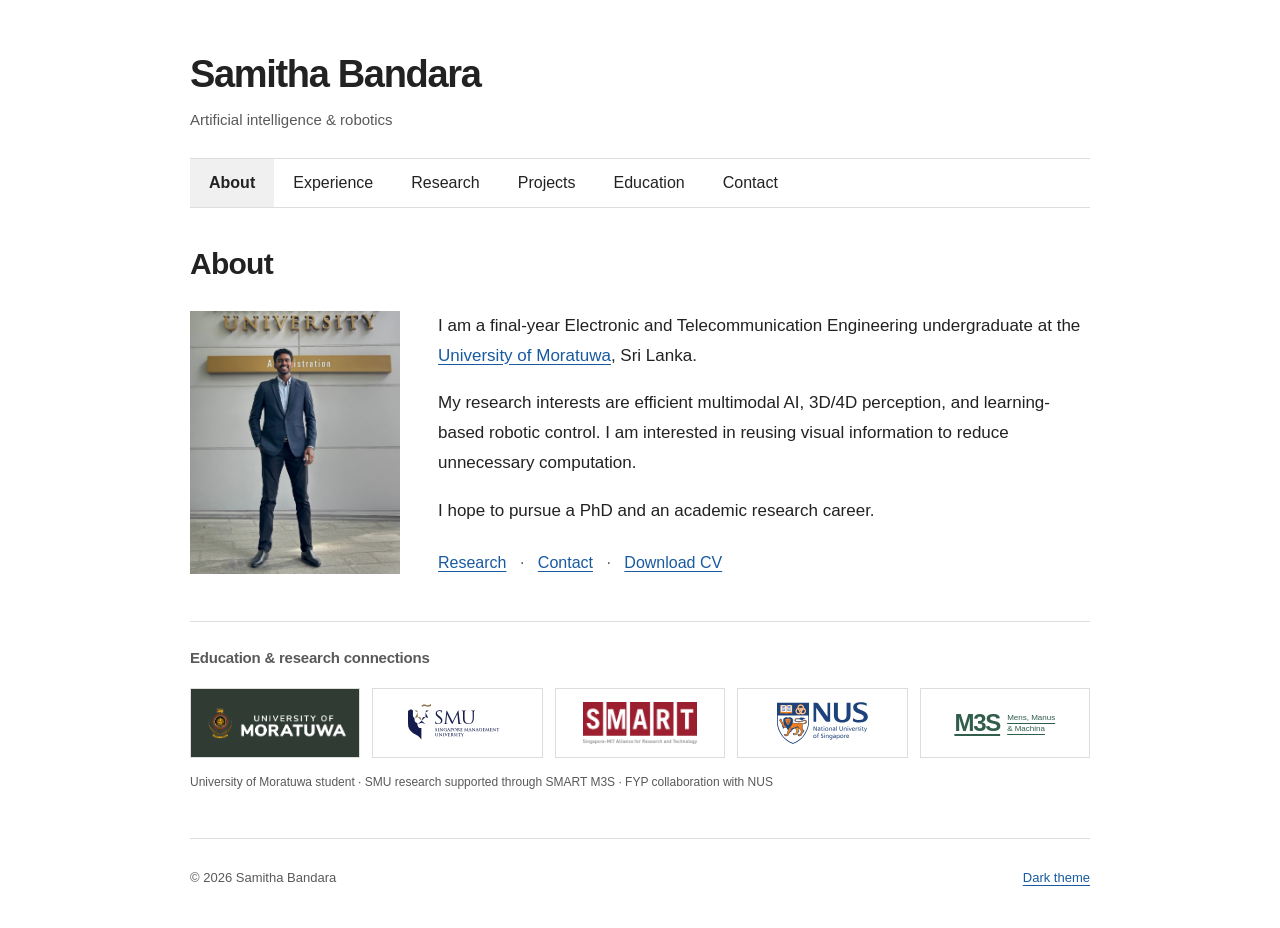
==== commit 09de9e49: "Simplify portfolio into six pages and update education and robotics skills" ====
--- a/index.html
+++ b/index.html
@@ -3,83 +3,109 @@
 <head>
   <meta charset="utf-8">
   <meta name="viewport" content="width=device-width, initial-scale=1">
-  <meta name="description" content="Samitha Bandara is an AI researcher at the University of Moratuwa working on efficient multimodal AI, 3D/4D perception, and learning-based robotic control.">
+  <title>Samitha Bandara | About</title>
+  <meta name="description" content="About Samitha Bandara, a final-year engineering undergraduate researching efficient multimodal AI and robot intelligence.">
   <meta name="author" content="Samitha Bandara">
-  <meta name="robots" content="index, follow, max-image-preview:large, max-snippet:-1, max-video-preview:-1">
-  <meta name="theme-color" content="#f7f7f2">
+  <meta name="robots" content="index, follow, max-image-preview:large">
+  <meta name="theme-color" content="#ffffff">
   <link rel="canonical" href="https://samitha278.github.io/">
-  <link rel="icon" href="/favicon.svg" type="image/svg+xml">
-  <link rel="manifest" href="/site.webmanifest">
+  <link rel="icon" href="favicon.svg" type="image/svg+xml">
+  <link rel="manifest" href="site.webmanifest">
+  <link rel="stylesheet" href="styles.css">
   <meta property="og:site_name" content="Samitha Bandara">
-  <meta property="og:title" content="Samitha Bandara | AI Researcher &amp; Engineer">
-  <meta property="og:description" content="Research in efficient multimodal AI, 3D/4D perception, and learning-based robotic control.">
+  <meta property="og:title" content="Samitha Bandara | About">
+  <meta property="og:description" content="About Samitha Bandara, a final-year engineering undergraduate researching efficient multimodal AI and robot intelligence.">
   <meta property="og:type" content="website">
   <meta property="og:url" content="https://samitha278.github.io/">
   <meta property="og:image" content="https://samitha278.github.io/assets/samitha-bandara.jpg">
-  <meta property="og:image:width" content="959">
-  <meta property="og:image:height" content="1200">
-  <meta property="og:image:alt" content="Portrait of Samitha Bandara">
-  <meta name="twitter:card" content="summary_large_image">
-  <meta name="twitter:title" content="Samitha Bandara | AI Researcher &amp; Engineer">
-  <meta name="twitter:description" content="Efficient multimodal AI, 3D/4D perception, and learning-based robotic control.">
+  <meta property="og:image:alt" content="Samitha Bandara">
+  <meta name="twitter:card" content="summary">
+  <meta name="twitter:title" content="Samitha Bandara | About">
   <meta name="twitter:image" content="https://samitha278.github.io/assets/samitha-bandara.jpg">
-  <title>Samitha Bandara | AI Researcher &amp; Engineer</title>
-  <script>try{const theme=localStorage.getItem("portfolio-theme");if(theme==="dark")document.documentElement.dataset.theme="dark"}catch{}</script>
+  <script>try{if(localStorage.getItem("portfolio-theme")==="dark")document.documentElement.dataset.theme="dark"}catch{}</script>
   <script type="application/ld+json">
-  {
-    "@context": "https://schema.org",
-    "@type": "ProfilePage",
-    "@id": "https://samitha278.github.io/#profile",
+{
+  "@context": "https://schema.org",
+  "@type": "ProfilePage",
+  "@id": "https://samitha278.github.io/#profile",
+  "url": "https://samitha278.github.io/",
+  "name": "Samitha Bandara | AI Researcher & Engineer",
+  "dateModified": "2026-10-06",
+  "mainEntity": {
+    "@type": "Person",
+    "@id": "https://samitha278.github.io/#samitha-bandara",
+    "name": "Samitha Bandara",
+    "alternateName": "samitha278",
     "url": "https://samitha278.github.io/",
-    "name": "Samitha Bandara | AI Researcher & Engineer",
-    "dateModified": "2026-09-11",
-    "mainEntity": {
-      "@type": "Person",
-      "@id": "https://samitha278.github.io/#samitha-bandara",
-      "name": "Samitha Bandara",
-      "alternateName": "samitha278",
-      "url": "https://samitha278.github.io/",
-      "image": "https://samitha278.github.io/assets/samitha-bandara.jpg",
-      "description": "AI researcher and final-year Electronic and Telecommunication Engineering undergraduate at the University of Moratuwa, researching efficient multimodal AI, 3D/4D perception, and learning-based robotic control.",
-      "jobTitle": "AI Researcher",
-      "affiliation": [
-        {"@type": "CollegeOrUniversity", "name": "University of Moratuwa", "url": "https://uom.lk/"},
-        {"@type": "CollegeOrUniversity", "name": "Singapore Management University", "url": "https://www.smu.edu.sg/"},
-        {"@type": "Organization", "name": "SMART Mens, Manus and Machina (M3S)", "url": "https://m3s.mit.edu/"}
-      ],
-      "knowsAbout": [
-        "Efficient multimodal artificial intelligence",
-        "Vision-language models",
-        "3D and 4D perception",
-        "Point-cloud learning",
-        "Reinforcement learning",
-        "Robot intelligence"
-      ],
-      "sameAs": [
-        "https://github.com/samitha278",
-        "https://www.linkedin.com/in/samitha-bandara-52211a254"
-      ]
-    }
+    "image": "https://samitha278.github.io/assets/samitha-bandara.jpg",
+    "description": "AI researcher and final-year Electronic and Telecommunication Engineering undergraduate at the University of Moratuwa, researching efficient multimodal AI, 3D/4D perception, and learning-based robotic control.",
+    "jobTitle": "AI Researcher",
+    "affiliation": [
+      {
+        "@type": "CollegeOrUniversity",
+        "name": "University of Moratuwa",
+        "url": "https://uom.lk/"
+      }
+    ],
+    "knowsAbout": [
+      "Efficient multimodal artificial intelligence",
+      "Vision-language models",
+      "3D and 4D perception",
+      "Point-cloud learning",
+      "Reinforcement learning",
+      "Robot intelligence"
+    ],
+    "sameAs": [
+      "https://github.com/samitha278",
+      "https://www.linkedin.com/in/samitha-bandara-52211a254"
+    ]
   }
+}
   </script>
-  <link rel="stylesheet" href="styles.css">
 </head>
 <body>
   <a class="skip" href="#main">Skip to content</a>
-  <nav aria-label="Primary navigation"><div class="shell nav-inner"><a class="brand" href="#top"><span class="brand-mark">SB.</span><span class="brand-name">Samitha Bandara</span></a><div class="nav-links" id="navLinks"><a href="#about">About</a><a href="#experience">Experience</a><a href="#research">Research</a><a href="#projects">Projects</a><a href="#education">Education</a><a href="#contact">Contact</a></div><div class="nav-actions"><button class="icon-button" id="themeButton" type="button" aria-label="Switch to dark theme" title="Switch to dark theme">&#9788;</button><a class="button secondary nav-cv" href="output/pdf/Samitha_Bandara_CV.pdf" download>Download CV</a><button class="icon-button mobile-toggle" id="menuButton" type="button" aria-label="Open menu" aria-controls="navLinks" aria-expanded="false">&#9776;</button></div></div></nav>
-  <main id="main">
-    <header class="hero" id="top"><div class="shell hero-grid"><div><div class="eyebrow reveal">Artificial intelligence &amp; robotics</div><h1 class="reveal">Samitha <br>Bandara<span class="name-period">.</span></h1><p class="hero-lead reveal">Final-year engineering undergraduate researching <strong>efficient multimodal AI</strong>, <strong>3D/4D perception</strong>, and <strong>learning-based robotic control</strong>.</p><div class="hero-actions reveal"><a class="button primary" href="#research">Explore research <span aria-hidden="true">&#8595;</span></a><a class="button secondary" href="output/pdf/Samitha_Bandara_CV.pdf" download>Download CV</a></div><div class="social-row reveal"><a href="https://github.com/samitha278" target="_blank" rel="noreferrer">GitHub <span aria-hidden="true">&#8599;</span></a><a href="https://linkedin.com/in/samitha-bandara-52211a254" target="_blank" rel="noreferrer">LinkedIn <span aria-hidden="true">&#8599;</span></a><a href="mailto:samithasahanssb@gmail.com">Email <span aria-hidden="true">&#8599;</span></a></div></div><div class="portrait-wrap reveal"><img class="portrait" src="assets/samitha-bandara.jpg" alt="Portrait of Samitha Bandara" width="959" height="1200" fetchpriority="high" decoding="async"><p class="portrait-caption">University of Moratuwa · Sri Lanka</p></div></div></header>
-    <div class="shell metrics reveal" aria-label="Profile highlights"><div class="metric"><div class="metric-value">3.79 / 4.00</div><div class="metric-label">CGPA across 110 completed GPA credits</div></div><div class="metric"><div class="metric-value">2 manuscripts</div><div class="metric-label">Under review at a leading international AI conference</div></div><div class="metric"><div class="metric-value">May 2027</div><div class="metric-label">Expected degree completion</div></div></div>
-    <section class="affiliations" aria-labelledby="affiliations-title"><div class="shell affiliation-panel reveal"><div class="affiliation-title" id="affiliations-title">Education &amp; research connections</div><div class="logo-strip"><a class="logo-chip uom" href="https://uom.lk/" target="_blank" rel="noreferrer" aria-label="University of Moratuwa"><img loading="lazy" decoding="async" src="assets/uom-logo.png" alt="University of Moratuwa"></a><a class="logo-chip smu" href="https://www.smu.edu.sg/" target="_blank" rel="noreferrer" aria-label="Singapore Management University"><img loading="lazy" decoding="async" src="assets/smu-logo.png" alt="SMU"></a><a class="logo-chip smart" href="https://smart.mit.edu/" target="_blank" rel="noreferrer" aria-label="Singapore-MIT Alliance for Research and Technology"><img loading="lazy" decoding="async" src="assets/smart-logo.png" alt="SMART"></a><a class="logo-chip" href="https://nus.edu.sg/" target="_blank" rel="noreferrer" aria-label="National University of Singapore"><img loading="lazy" decoding="async" src="assets/nus-logo.svg" alt="NUS"></a><a class="logo-chip m3s" href="https://m3s.mit.edu/" target="_blank" rel="noreferrer" aria-label="Mens, Manus, and Machina programme"><span class="m3s-mark">M3S</span><span class="m3s-name">Mens, Manus<br>&amp; Machina</span></a></div><p class="affiliation-note">University of Moratuwa · SMU research experience supported through SMART M3S · NUS research collaboration</p></div></section>
-    <section id="about"><div class="shell"><div class="section-head reveal"><div class="section-kicker">01 — About</div><div><h2 class="section-title">A little about me</h2><p class="section-intro">My work connects multimodal learning, visual representation reuse, robot perception, and reinforcement learning. I am particularly interested in systems that reason effectively without unnecessary computation.</p></div></div><div class="about-grid"><div class="panel reveal"><p>I am a final-year Electronic and Telecommunication Engineering undergraduate at the University of Moratuwa, Sri Lanka. I approach machine learning from first principles, combining research questions with careful implementation and empirical evaluation.</p><p>My long-term goal is to pursue a fully funded PhD and build an academic research career in efficient multimodal AI and robot intelligence.</p></div><div class="panel focus-list reveal"><div class="focus-item"><span class="focus-index">01</span><div><strong>Efficient multimodal learning</strong><span>Representation reuse, compression, and accelerated inference.</span></div></div><div class="focus-item"><span class="focus-index">02</span><div><strong>3D/4D perception</strong><span>Dynamic scenes, point clouds, and transformation-aware models.</span></div></div><div class="focus-item"><span class="focus-index">03</span><div><strong>Robot intelligence</strong><span>Learning-based perception, reasoning, and control.</span></div></div></div></div></div></section>
-    <section id="experience"><div class="shell"><div class="section-head reveal"><div class="section-kicker">02 — Experience</div><div><h2 class="section-title">Research experience</h2><p class="section-intro">Applied research on reducing redundant computation in vision-language systems.</p></div></div><article class="experience-card reveal"><div class="entry-top"><div><div class="entry-role">Research Assistant</div><div class="entry-org">School of Computing and Information Systems, Singapore Management University</div></div><span class="entry-status">Completed</span></div><ul class="entry-copy"><li>Investigated efficient vision-language models for repeated and multi-turn visual interactions through visual information reuse and compression.</li><li>Explored DCT-based spectral compression, layer-wise reconstruction adapters, learned selection mechanisms, and visual attention or KV-cache reuse.</li><li>Ran experiments with multimodal models on visual question-answering benchmarks, focusing on representation efficiency and end-to-end inference cost.</li><li>Contributed to two manuscripts under review at a leading international AI conference - first author on one and co-author on another.</li></ul><p class="programme-note">Research supported through the SMART Mens, Manus, and Machina (M3S) programme. Supervised by Prof. Archan Misra, with close guidance from Dr. Dulanga Weerakoon. Worked closely with Prasenjit Karmakar, PhD candidate at IIT Kharagpur.</p></article></div></section>
-    <section id="research"><div class="shell"><div class="section-head reveal"><div class="section-kicker">03 — Research</div><div><h2 class="section-title">What I’m working on</h2><p class="section-intro">Exploring how machines can understand changing environments and act more efficiently.</p></div></div><div class="research-grid"><article class="research-card reveal"><div class="card-label">Ongoing research</div><h3>Representation reuse for point-cloud VLMs</h3><p>Exploring transformation-aware reuse of visual representations across dynamic point-cloud scenes to reduce redundant processing as the viewpoint and scene evolve.</p><div class="tags"><span class="tag">Point-cloud VLMs</span><span class="tag">Dynamic scenes</span><span class="tag">Representation reuse</span></div></article><article class="research-card reveal"><div class="card-label">Final-year project</div><h3>Learning-based stabilization for an aerial manipulator</h3><p>Developing reinforcement-learning-based stabilization for a simulated aerial platform carrying a robotic arm, with a focus on PPO and Gazebo-based evaluation.</p><div class="collab">Research collaboration with Prof. Rajat Talak, National University of Singapore.</div><div class="tags"><span class="tag">Reinforcement learning</span><span class="tag">PPO</span><span class="tag">Gazebo</span><span class="tag">Robotic control</span></div></article></div></div></section>
-    <section id="projects"><div class="shell"><div class="section-head reveal"><div class="section-kicker">04 — Projects</div><div><h2 class="section-title">Selected projects</h2><p class="section-intro">From-scratch projects that strengthen my understanding of transformer architecture, multimodal learning, and efficient training.</p></div></div><div class="projects"><a class="project reveal" href="https://github.com/samitha278/transformer-optim" target="_blank" rel="noreferrer"><div class="project-top"><h3>Transformer Optimization</h3><span class="project-arrow">&#8599;</span></div><p>Adapters, quantization, KV caching, and practical efficiency techniques for transformer models.</p><div class="tags"><span class="tag">PEFT</span><span class="tag">Quantization</span><span class="tag">KV cache</span></div></a><a class="project reveal" href="https://github.com/samitha278/CoreLlama" target="_blank" rel="noreferrer"><div class="project-top"><h3>CoreLlama</h3><span class="project-arrow">&#8599;</span></div><p>A from-scratch Llama 2 implementation with RMSNorm, RoPE, GQA, KV caching, and SwiGLU.</p><div class="tags"><span class="tag">PyTorch</span><span class="tag">Llama 2</span><span class="tag">GQA</span></div></a><a class="project reveal" href="https://github.com/samitha278/VLM-gamma" target="_blank" rel="noreferrer"><div class="project-top"><h3>VLM-gamma</h3><span class="project-arrow">&#8599;</span></div><p>A multimodal vision-language model built from scratch using a ViT encoder and transformer decoder.</p><div class="tags"><span class="tag">VLM</span><span class="tag">ViT</span><span class="tag">Multimodal AI</span></div></a><a class="project reveal" href="https://github.com/samitha278/gpt2-lite" target="_blank" rel="noreferrer"><div class="project-top"><h3>gpt2-lite</h3><span class="project-arrow">&#8599;</span></div><p>GPT-2 reproduction with a custom training pipeline, mixed precision, optimized attention, and BPE tokenization.</p><div class="tags"><span class="tag">GPT-2</span><span class="tag">Training systems</span><span class="tag">BPE</span></div></a></div></div></section>
-    <section id="education"><div class="shell"><div class="section-head reveal"><div class="section-kicker">05 — Education</div><div><h2 class="section-title">Education</h2></div></div><div class="education"><article class="education-card reveal"><h3>BSc Engineering Honours in Electronic and Telecommunication Engineering</h3><div class="institution">University of Moratuwa, Sri Lanka</div><div class="edu-meta"><span class="edu-pill"><strong>CGPA 3.79/4.00</strong></span><span class="edu-pill">Dean's List - Semesters 1, 2 &amp; 3</span><span class="edu-pill">Expected 31 May 2027</span></div></article><article class="education-card reveal"><h3>GCE Advanced Level - Physical Science</h3><div class="institution">Nalanda College, Colombo</div><div class="edu-meta"><span class="edu-pill"><strong>3 A grades</strong></span><span class="edu-pill">Z-score 2.3862</span><span class="edu-pill">Island rank 278</span></div></article></div></div></section>
-    <section><div class="shell"><div class="section-head reveal"><div class="section-kicker">06 — Skills</div><div><h2 class="section-title">Tools &amp; skills</h2></div></div><div class="skills"><div class="skill-group reveal"><h3>Research</h3><p>Vision-language models, computer vision, reinforcement learning, 3D/4D perception, transformers</p></div><div class="skill-group reveal"><h3>Programming</h3><p>Python, C, C++, MATLAB</p></div><div class="skill-group reveal"><h3>ML stack</h3><p>PyTorch, Hugging Face, TensorFlow, NumPy, Pandas, OpenCV</p></div><div class="skill-group reveal"><h3>Systems</h3><p>Linux, Slurm, Docker, GPU training and optimization</p></div><div class="skill-group reveal"><h3>Robotics</h3><p>Gazebo, PPO, simulation-based control, robotic perception</p></div><div class="skill-group reveal"><h3>Engineering</h3><p>STM32, embedded C, PCB design, sensors and data acquisition</p></div></div></div></section>
-    <section class="contact" id="contact"><div class="shell contact-card reveal"><div><h2>Let’s talk research.</h2><p>I welcome conversations about efficient multimodal AI, dynamic-scene perception, and robot intelligence.</p></div><div class="contact-actions"><a class="button primary" href="mailto:samithasahanssb@gmail.com">Email Samitha</a><a class="button secondary" href="https://linkedin.com/in/samitha-bandara-52211a254" target="_blank" rel="noreferrer">Connect on LinkedIn</a><a class="button secondary" href="output/pdf/Samitha_Bandara_CV.pdf" download>Download CV</a></div></div></section>
-  </main>
-  <footer><div class="shell footer-inner"><span>&copy; <span id="year"></span> Samitha Bandara</span><span>University of Moratuwa · Sri Lanka</span></div></footer>
+  <div class="site">
+    <header class="site-header">
+      <a class="site-name" href="index.html">Samitha Bandara</a>
+      <p class="site-description">Artificial intelligence &amp; robotics</p>
+      <nav aria-label="Main navigation">
+        <a href="index.html" aria-current="page">About</a>
+        <a href="experience.html">Experience</a>
+        <a href="research.html">Research</a>
+        <a href="projects.html">Projects</a>
+        <a href="education.html">Education</a>
+        <a href="contact.html">Contact</a>
+      </nav>
+    </header>
+    <main id="main" tabindex="-1">
+      <h1>About</h1>
+<div class="about-layout">
+  <img class="portrait" src="assets/samitha-bandara.jpg" alt="Samitha Bandara" width="959" height="1200" fetchpriority="high">
+  <div>
+    <p>I am a final-year Electronic and Telecommunication Engineering undergraduate at the <a href="https://uom.lk/">University of Moratuwa</a>, Sri Lanka.</p>
+    <p>My research interests are efficient multimodal AI, 3D/4D perception, and learning-based robotic control. I am interested in reusing visual information to reduce unnecessary computation.</p>
+    <p>I hope to pursue a PhD and an academic research career.</p>
+    <p class="quick-links"><a href="research.html">Research</a> <span aria-hidden="true">·</span> <a href="contact.html">Contact</a> <span aria-hidden="true">·</span> <a href="output/pdf/Samitha_Bandara_CV.pdf" download>Download CV</a></p>
+  </div>
+</div>
+<section class="affiliations" aria-labelledby="connections">
+  <h2 id="connections">Education &amp; research connections</h2>
+  <div class="logo-strip">
+    <a class="logo-chip uom" href="https://uom.lk/" aria-label="University of Moratuwa"><img src="assets/uom-logo.png" alt="University of Moratuwa" loading="lazy"></a>
+    <a class="logo-chip smu" href="https://www.smu.edu.sg/" aria-label="Singapore Management University"><img src="assets/smu-wordmark.svg" alt="SMU — Singapore Management University" loading="lazy"></a>
+    <a class="logo-chip" href="https://smart.mit.edu/" aria-label="Singapore-MIT Alliance for Research and Technology"><img src="assets/smart-logo.png" alt="SMART" loading="lazy"></a>
+    <a class="logo-chip" href="https://nus.edu.sg/" aria-label="National University of Singapore"><img src="assets/nus-logo.svg" alt="NUS" loading="lazy"></a>
+    <a class="logo-chip m3s" href="https://m3s.mit.edu/" aria-label="Mens, Manus and Machina programme"><span class="m3s-mark">M3S</span><span class="m3s-name">Mens, Manus<br>&amp; Machina</span></a>
+  </div>
+  <p class="note">University of Moratuwa student · SMU research supported through SMART M3S · FYP collaboration with NUS</p>
+</section>
+    </main>
+    <footer class="site-footer">
+      <span>© <span id="year">2026</span> Samitha Bandara</span>
+      <button id="themeButton" class="theme-button" type="button" aria-label="Switch to dark theme">Dark theme</button>
+    </footer>
+  </div>
   <script src="script.js" defer></script>
 </body>
 </html>
--- a/styles.css
+++ b/styles.css
@@ -1,226 +1,98 @@
-/* A quiet, readable research portfolio. */
 :root {
   color-scheme: light;
-  --bg: #f7f7f2;
-  --surface: #fffefa;
-  --soft: #eeeeE7;
-  --text: #252923;
-  --muted: #51584f;
-  --quiet: #60675d;
-  --line: #d9dcd2;
-  --accent: #415a49;
-  --accent-text: #ffffff;
-  --nav: rgba(247,247,242,.96);
-  --max: 1080px;
+  --bg: #ffffff;
+  --text: #222222;
+  --muted: #595959;
+  --line: #dddddd;
+  --link: #185aa0;
+  --nav: #ffffff;
+  --active: #f0f0f0;
 }
 [data-theme="dark"] {
   color-scheme: dark;
-  --bg: #1b1e1b;
-  --surface: #222622;
-  --soft: #2c322c;
-  --text: #efeee6;
-  --muted: #c1c6bb;
-  --quiet: #aeb7a7;
-  --line: #3d453c;
-  --accent: #b6cbb7;
-  --accent-text: #1b241d;
-  --nav: rgba(27,30,27,.96);
+  --bg: #000000;
+  --text: #f2f2f2;
+  --muted: #bdbdbd;
+  --line: #333333;
+  --link: #8dbbff;
+  --nav: #000000;
+  --active: #1a1a1a;
 }
-*, *::before, *::after { box-sizing: border-box; }
-html { scroll-behavior: smooth; scroll-padding-top: 100px; }
-body { margin: 0; background: var(--bg); color: var(--text); font-family: -apple-system,BlinkMacSystemFont,"Segoe UI",sans-serif; font-size: 17px; line-height: 1.75; -webkit-font-smoothing: antialiased; }
-a { color: inherit; text-decoration: none; }
-a, button { -webkit-tap-highlight-color: transparent; }
+* { box-sizing: border-box; }
+body { margin: 0; background: var(--bg); color: var(--text); font-family: -apple-system,BlinkMacSystemFont,"Segoe UI",Arial,sans-serif; font-size: 17px; line-height: 1.75; }
+a { color: var(--link); text-underline-offset: 3px; }
+a:hover { text-decoration-thickness: 2px; }
 button { font: inherit; }
 img { display: block; max-width: 100%; }
-::selection { background: var(--accent); color: var(--accent-text); }
-:focus-visible { outline: 2px solid var(--accent); outline-offset: 5px; border-radius: 3px; }
-.shell { width: min(var(--max),calc(100% - 64px)); margin-inline: auto; }
-.skip { position: fixed; left: 16px; top: -100px; z-index: 200; padding: 10px 18px; background: var(--text); color: var(--bg); }
-.skip:focus { top: 12px; }
-nav { position: sticky; top: 0; z-index: 100; background: var(--nav); border-bottom: 1px solid var(--line); backdrop-filter: blur(12px); }
-.nav-inner { min-height: 82px; display: flex; align-items: center; justify-content: space-between; gap: 24px; }
-.brand { display: flex; align-items: center; gap: 13px; white-space: nowrap; }
-.brand-mark { font-family: Georgia,"Times New Roman",serif; font-weight: 700; font-size: 28px; line-height: 1; letter-spacing: -.06em; }
-.brand-name { font-size: 14px; font-weight: 600; }
-.nav-links { display: flex; align-items: center; gap: 20px; }
-.nav-links a { color: var(--muted); font-size: 14px; padding-block: 10px; }
-.nav-links a:hover { color: var(--text); text-decoration: underline; text-underline-offset: 6px; }
-.nav-actions { display: flex; align-items: center; gap: 10px; }
-.icon-button { width: 44px; height: 44px; display: grid; place-items: center; border: 1px solid var(--line); border-radius: 50%; background: transparent; color: var(--text); cursor: pointer; }
-.icon-button:hover { background: var(--soft); }
-.mobile-toggle { display: none; }
-.button { display: inline-flex; align-items: center; justify-content: center; gap: 14px; min-height: 48px; padding: 10px 23px; border: 1px solid var(--line); border-radius: 5px; font-size: 15px; font-weight: 600; line-height: 1.4; }
-.button.primary { background: var(--accent); border-color: var(--accent); color: var(--accent-text); }
-.button.primary:hover { opacity: .9; }
-.button.secondary:hover { background: var(--soft); }
-.nav-cv { min-height: 40px; font-size: 13px; padding: 9px 15px; }
-.hero { padding: 78px 0 64px; }
-.hero-grid { display: grid; grid-template-columns: minmax(0,1fr) 300px; gap: 80px; align-items: center; }
-.hero-grid > * { min-width: 0; }
-.eyebrow { color: var(--accent); font-size: 12px; font-weight: 650; letter-spacing: .13em; text-transform: uppercase; }
-h1 { font-family: Georgia,"Times New Roman",serif; font-size: clamp(54px,6.5vw,88px); font-weight: 400; line-height: 1.04; letter-spacing: -.055em; margin: 22px 0 25px; }
-.name-period { color: var(--accent); }
-.hero-lead { font-size: 19px; line-height: 1.75; max-width: 610px; color: var(--muted); margin: 0; }
-.hero-lead strong { color: var(--text); font-weight: 550; }
-.hero-actions { display: flex; flex-wrap: wrap; gap: 12px; margin-top: 28px; }
-.social-row { display: flex; flex-wrap: wrap; gap: 25px; margin-top: 22px; }
-.social-row a { font-size: 14px; color: var(--muted); padding-block: 6px; }
-.social-row a:hover { color: var(--accent); text-decoration: underline; text-underline-offset: 4px; }
-.social-row span { margin-left: 4px; }
-.portrait-wrap { width: 100%; margin: 0; }
-.portrait { width: 100%; height: auto; aspect-ratio: 959/1200; object-fit: cover; border-radius: 7px; }
-.portrait-caption { margin: 13px 0 0; color: var(--quiet); font-size: 12px; text-align: center; }
-.metrics { display: grid; grid-template-columns: repeat(3,minmax(0,1fr)); border-block: 1px solid var(--line); padding: 26px 0; }
-.metric { padding: 0 30px; border-right: 1px solid var(--line); }
-.metric:first-child { padding-left: 0; }
-.metric:last-child { border: 0; padding-right: 0; }
-.metric-value { font-family: Georgia,"Times New Roman",serif; font-size: 28px; line-height: 1.3; }
-.metric-label { color: var(--muted); font-size: 13px; line-height: 1.7; margin-top: 7px; max-width: 275px; }
-section { padding: 76px 0 0; }
-.section-head { display: grid; grid-template-columns: 195px minmax(0,1fr); gap: 38px; margin-bottom: 30px; align-items: start; border-top: 1px solid var(--line); padding-top: 35px; }
-.section-kicker { font-size: 12px; font-weight: 650; letter-spacing: .08em; text-transform: uppercase; color: var(--quiet); padding-top: 9px; }
-.section-title { font-family: Georgia,"Times New Roman",serif; font-size: clamp(30px,3.5vw,42px); font-weight: 400; line-height: 1.2; letter-spacing: -.035em; margin: 0; }
-.section-intro { font-size: 16px; color: var(--muted); max-width: 720px; margin: 14px 0 0; }
-.about-grid { display: grid; grid-template-columns: 1.2fr 1fr; gap: 64px; }
-.panel p { margin: 0; color: var(--muted); }
-.panel p + p { margin-top: 16px; }
-.focus-list { display: grid; align-content: start; gap: 19px; }
-.focus-item { display: flex; align-items: start; gap: 18px; padding-bottom: 17px; border-bottom: 1px solid var(--line); }
-.focus-item:last-child { padding-bottom: 0; border: 0; }
-.focus-index { font-family: Georgia,serif; color: var(--quiet); font-size: 17px; }
-.focus-item strong { display: block; font-size: 16px; font-weight: 600; }
-.focus-item div > span { display: block; color: var(--muted); font-size: 14px; margin-top: 3px; }
-.affiliations { padding: 32px 0 0; }
-.affiliation-title { font-size: 11px; text-transform: uppercase; letter-spacing: .13em; color: var(--quiet); font-weight: 600; margin: 0 0 15px; }
+:focus-visible { outline: 2px solid var(--link); outline-offset: 4px; }
+.site { width: min(900px,calc(100% - 64px)); margin: 0 auto; }
+.site-header { padding-top: 52px; }
+.site-name { color: var(--text); font-size: clamp(28px,4vw,38px); font-weight: 650; line-height: 1.2; letter-spacing: -.035em; text-decoration: none; }
+.site-description { color: var(--muted); font-size: 15px; margin: 9px 0 25px; }
+nav { display: flex; flex-wrap: wrap; background: var(--nav); border-block: 1px solid var(--line); }
+nav a { min-height: 48px; padding: 10px 19px; color: var(--text); font-size: 16px; text-decoration: none; }
+nav a:hover { background: var(--active); }
+nav a[aria-current="page"] { background: var(--active); font-weight: 650; }
+main { padding: 36px 0 45px; min-height: 340px; }
+h1 { font-size: 30px; line-height: 1.3; letter-spacing: -.025em; font-weight: 600; margin: 0 0 28px; }
+h2 { font-size: 21px; line-height: 1.5; letter-spacing: -.015em; font-weight: 600; margin: 0 0 10px; }
+p { margin: 0 0 18px; }
+p:last-child { margin-bottom: 0; }
+ul { padding-left: 23px; margin: 0 0 20px; }
+li + li { margin-top: 8px; }
+.about-layout { display: grid; grid-template-columns: 210px minmax(0,1fr); gap: 38px; align-items: start; }
+.portrait { width: 210px; height: auto; }
+.quick-links { font-size: 16px; margin-top: 24px; }
+.quick-links span { margin: 0 9px; color: var(--muted); }
+.affiliations { margin-top: 44px; padding-top: 25px; border-top: 1px solid var(--line); }
+.affiliations h2 { color: var(--muted); font-size: 15px; font-weight: 550; margin-bottom: 18px; }
 .logo-strip { display: grid; grid-template-columns: repeat(5,minmax(0,1fr)); gap: 12px; }
-.logo-chip { min-width: 0; height: 70px; padding: 12px 18px; display: flex; align-items: center; justify-content: center; border: 1px solid var(--line); border-radius: 4px; background: #fff; }
-.logo-chip img { object-fit: contain; width: auto; max-width: 100%; height: 37px; filter: grayscale(1); opacity: .85; }
-.logo-chip:hover img { filter: none; opacity: 1; }
-.logo-chip.uom { background: #30352f; }
-.logo-chip.uom img { height: auto; max-height: 38px; }
-.logo-chip.smu img { height: 44px; }
-.logo-chip.m3s { background: var(--surface); gap: 9px; }
-.m3s-mark { color: var(--text); font-size: 23px; font-weight: 750; letter-spacing: -.04em; }
-.m3s-name { color: var(--muted); font-size: 9px; line-height: 1.4; text-transform: uppercase; letter-spacing: .05em; }
-.affiliation-note { font-size: 12px; color: var(--quiet); margin: 13px 0 0; line-height: 1.8; }
-.experience-card { padding: 32px 36px; background: var(--surface); border: 1px solid var(--line); border-radius: 6px; }
-.entry-top { display: flex; justify-content: space-between; align-items: start; gap: 20px; }
-.entry-role { font-size: 23px; font-weight: 600; letter-spacing: -.02em; }
-.entry-org { color: var(--muted); font-size: 15px; margin-top: 3px; }
-.entry-status { color: var(--muted); border: 1px solid var(--line); padding: 3px 11px; border-radius: 3px; font-size: 12px; white-space: nowrap; }
-.entry-copy { color: var(--muted); padding-left: 20px; margin: 22px 0 0; }
-.entry-copy li { padding-left: 5px; }
-.entry-copy li + li { margin-top: 10px; }
-.programme-note { color: var(--muted); font-size: 14px; border-top: 1px solid var(--line); padding-top: 20px; margin: 24px 0 0; }
-.research-grid { display: grid; grid-template-columns: repeat(2,minmax(0,1fr)); gap: 22px; }
-.research-card { display: flex; flex-direction: column; background: var(--surface); border: 1px solid var(--line); border-radius: 6px; padding: 30px; }
-.card-label { color: var(--accent); text-transform: uppercase; font-size: 11px; font-weight: 650; letter-spacing: .11em; }
-.research-card h3 { font-family: Georgia,serif; font-weight: 400; font-size: 26px; line-height: 1.3; letter-spacing: -.02em; margin: 15px 0; }
-.research-card p { color: var(--muted); font-size: 16px; margin: 0; }
-.collab { font-size: 14px; color: var(--muted); margin-top: 17px; }
-.tags { display: flex; flex-wrap: wrap; gap: 7px; padding-top: 24px; margin-top: auto; }
-.tag { font-size: 12px; color: var(--muted); padding: 3px 9px; background: var(--soft); border-radius: 3px; }
-.projects { display: grid; grid-template-columns: repeat(2,minmax(0,1fr)); column-gap: 50px; }
-.project { border-bottom: 1px solid var(--line); padding: 26px 0; }
-.project-top { display: flex; justify-content: space-between; align-items: center; gap: 16px; }
-.project h3 { font-size: 19px; margin: 0; font-weight: 600; }
-.project-arrow { color: var(--accent); font-size: 22px; }
-.project:hover h3 { text-decoration: underline; text-underline-offset: 5px; }
-.project p { color: var(--muted); font-size: 15px; margin: 10px 0 0; }
-.project .tags { padding-top: 14px; }
-.education { display: grid; grid-template-columns: 1.3fr 1fr; gap: 50px; }
-.education-card h3 { font-size: 20px; line-height: 1.5; font-weight: 600; margin: 0; letter-spacing: -.02em; }
-.institution { color: var(--muted); margin-top: 10px; font-size: 16px; }
-.edu-meta { display: flex; flex-direction: column; gap: 5px; margin-top: 18px; }
-.edu-pill { color: var(--muted); font-size: 14px; }
-.edu-pill strong { color: var(--text); font-weight: 600; }
-.skills { display: grid; grid-template-columns: repeat(3,minmax(0,1fr)); gap: 28px 38px; }
-.skill-group { border-left: 2px solid var(--line); padding-left: 18px; }
-.skill-group h3 { font-size: 15px; font-weight: 600; margin: 0 0 7px; }
-.skill-group p { font-size: 15px; color: var(--muted); margin: 0; }
-.contact { padding-top: 88px; }
-.contact-card { display: grid; grid-template-columns: minmax(0,1fr) 220px; align-items: center; gap: 70px; background: var(--soft); padding: 46px; border-radius: 6px; }
-.contact-card h2 { font-family: Georgia,serif; font-size: 42px; font-weight: 400; line-height: 1.2; letter-spacing: -.03em; margin: 0; }
-.contact-card p { color: var(--muted); font-size: 16px; margin: 15px 0 0; }
-.contact-actions { display: flex; flex-direction: column; gap: 10px; }
-.contact-actions .secondary { background: var(--bg); }
-footer { padding: 40px 0 28px; color: var(--quiet); font-size: 13px; }
-.footer-inner { display: flex; justify-content: space-between; gap: 16px; }
-@media (max-width: 1100px) {
-  .brand-name { display: none; }
-  .nav-links { gap: 18px; }
-  .hero-grid { grid-template-columns: minmax(0,1fr) 270px; gap: 50px; }
+.logo-chip { min-width: 0; height: 70px; display: flex; align-items: center; justify-content: center; background: white; padding: 8px 13px; border: 1px solid var(--line); }
+.logo-chip img { max-height: 42px; width: auto; object-fit: contain; }
+.logo-chip.uom { background: #303b34; }
+.logo-chip.smu img { width: 120px; max-height: 53px; }
+.logo-chip.m3s { gap: 7px; color: #315d4b; }
+.m3s-mark { font-size: 24px; font-weight: 700; letter-spacing: -.05em; }
+.m3s-name { font-size: 8px; line-height: 1.4; }
+.note { color: var(--muted); font-size: 14px; }
+.affiliations .note { margin-top: 14px; font-size: 12px; }
+.entry { max-width: 740px; }
+.entry + .entry { margin-top: 30px; padding-top: 25px; border-top: 1px solid var(--line); }
+.subheading { color: var(--muted); margin-bottom: 20px; }
+.status { color: var(--muted); font-size: 14px; margin: -4px 0 10px; }
+.page-intro { color: var(--muted); margin-bottom: 26px; }
+.entry + .note { margin-top: 30px; }
+.details { display: grid; grid-template-columns: 180px minmax(0,1fr); gap: 9px 20px; margin: 20px 0; }
+dt { color: var(--muted); }
+dd { margin: 0; overflow-wrap: anywhere; }
+.contact-details { grid-template-columns: 90px minmax(0,1fr); margin-top: 28px; }
+.pdf-viewer { display: block; width: 100%; height: 80vh; min-height: 500px; border: 1px solid var(--line); background: #ffffff; }
+.site-footer { border-top: 1px solid var(--line); display: flex; justify-content: space-between; align-items: center; gap: 20px; padding: 20px 0 30px; font-size: 13px; color: var(--muted); }
+.theme-button { border: 0; background: none; color: var(--link); padding: 8px 0; cursor: pointer; font-size: 13px; text-decoration: underline; text-underline-offset: 3px; }
+.skip { position: fixed; z-index: 10; top: -80px; left: 15px; background: var(--bg); padding: 10px 15px; }
+.skip:focus { top: 10px; }
+@media (max-width: 680px) {
+  .site { width: calc(100% - 40px); }
+  .site-header { padding-top: 30px; }
+  nav a { padding: 10px 15px; }
+  main { padding-top: 28px; }
+  .about-layout { grid-template-columns: 150px minmax(0,1fr); gap: 25px; }
+  .logo-strip { grid-template-columns: repeat(3,minmax(0,1fr)); gap: 8px; }
+  .m3s-name { display: none; }
 }
-@media (max-width: 800px) {
-  .nav-inner { min-height: 72px; }
-  .nav-links { display: none; }
-  .mobile-toggle { display: grid; }
-  .nav-links.open { position: absolute; display: flex; flex-direction: column; align-items: stretch; gap: 0; top: 72px; left: 0; right: 0; padding: 12px 32px 20px; border-bottom: 1px solid var(--line); background: var(--bg); }
-  .nav-links a { padding: 10px 0; font-size: 16px; }
-  .brand-name { display: inline; }
-  .hero { padding: 52px 0; }
-  .hero-grid { grid-template-columns: minmax(0,1fr) 210px; gap: 30px; }
-  h1 { font-size: 62px; }
-  .hero-lead { font-size: 17px; }
-  .section-head { grid-template-columns: 145px minmax(0,1fr); gap: 25px; }
-  .about-grid { gap: 30px; }
-  .education { gap: 30px; }
-  .skills { grid-template-columns: repeat(2,minmax(0,1fr)); }
-  .logo-chip { padding-inline: 10px; }
-  .m3s-name { display: none; }
-  .contact-card { gap: 30px; padding: 32px; }
+@media (max-width: 480px) {
+  body { font-size: 16px; }
+  .site { width: calc(100% - 36px); }
+  .site-name { font-size: 29px; }
+  .site-description { font-size: 14px; margin-bottom: 20px; }
+  nav a { padding: 10px 12px; font-size: 15px; }
+  h1 { font-size: 26px; margin-bottom: 22px; }
+  h2 { font-size: 20px; }
+  .about-layout { grid-template-columns: 1fr; gap: 24px; }
+  .portrait { width: 150px; }
+  .affiliations { margin-top: 32px; }
+  .logo-chip { padding: 7px; height: 62px; }
+  .details { grid-template-columns: 1fr; gap: 3px; }
+  .details dd { margin-bottom: 12px; }
+  .site-footer { align-items: start; gap: 10px; font-size: 12px; }
 }
-@media (max-width: 600px) {
-  .shell { width: calc(100% - 40px); }
-  .nav-inner { gap: 12px; }
-  .nav-cv { display: none; }
-  .hero { padding: 38px 0; }
-  .hero-grid { grid-template-columns: minmax(0,1fr); gap: 30px; }
-  .portrait-wrap { grid-row: 1; width: 124px; }
-  .portrait { border-radius: 5px; }
-  .portrait-caption { display: none; }
-  h1 { font-size: clamp(52px,14vw,74px); margin: 17px 0 20px; }
-  h1 br { display: none; }
-  .eyebrow { font-size: 10px; }
-  .hero-lead { font-size: 17px; }
-  .hero-actions { margin-top: 23px; gap: 10px; }
-  .button { padding: 11px 17px; font-size: 14px; }
-  .social-row { margin-top: 14px; gap: 25px; }
-  .metrics { grid-template-columns: 1fr; padding: 6px 0; }
-  .metric, .metric:first-child, .metric:last-child { padding: 17px 0; border: 0; }
-  .metric + .metric { border-top: 1px solid var(--line); }
-  .metric-value { font-size: 25px; }
-  .metric-label { max-width: none; margin-top: 3px; }
-  .affiliations { padding-top: 26px; }
-  .logo-strip { grid-template-columns: repeat(3,minmax(0,1fr)); gap: 8px; }
-  .logo-chip { height: 59px; padding: 9px; }
-  .logo-chip img { height: 30px; }
-  .logo-chip.smu img { height: 36px; }
-  .affiliation-note { font-size: 12px; }
-  section { padding-top: 48px; }
-  .section-head { grid-template-columns: 1fr; gap: 12px; padding-top: 25px; margin-bottom: 25px; }
-  .section-kicker { padding-top: 0; font-size: 11px; }
-  .section-title { font-size: 34px; }
-  .section-intro { font-size: 16px; margin-top: 12px; }
-  .about-grid, .research-grid, .projects, .education, .contact-card { grid-template-columns: minmax(0,1fr); }
-  .about-grid { gap: 30px; }
-  .experience-card, .research-card { padding: 22px; }
-  .entry-top { flex-direction: column; gap: 12px; }
-  .entry-role { font-size: 21px; }
-  .entry-copy { font-size: 16px; }
-  .research-card h3 { font-size: 25px; }
-  .education { gap: 30px; }
-  .education-card + .education-card { border-top: 1px solid var(--line); padding-top: 25px; }
-  .skills { gap: 25px 18px; }
-  .skill-group { padding-left: 12px; }
-  .skill-group p { font-size: 14px; overflow-wrap: anywhere; }
-  .contact { padding-top: 50px; }
-  .contact-card { padding: 27px; gap: 25px; }
-  .contact-card h2 { font-size: 36px; }
-  .footer-inner { flex-direction: column; gap: 4px; }
-}
-@media (prefers-reduced-motion: reduce) {
-  html { scroll-behavior: auto; }
-  *, *::before, *::after { transition: none !important; }
-}
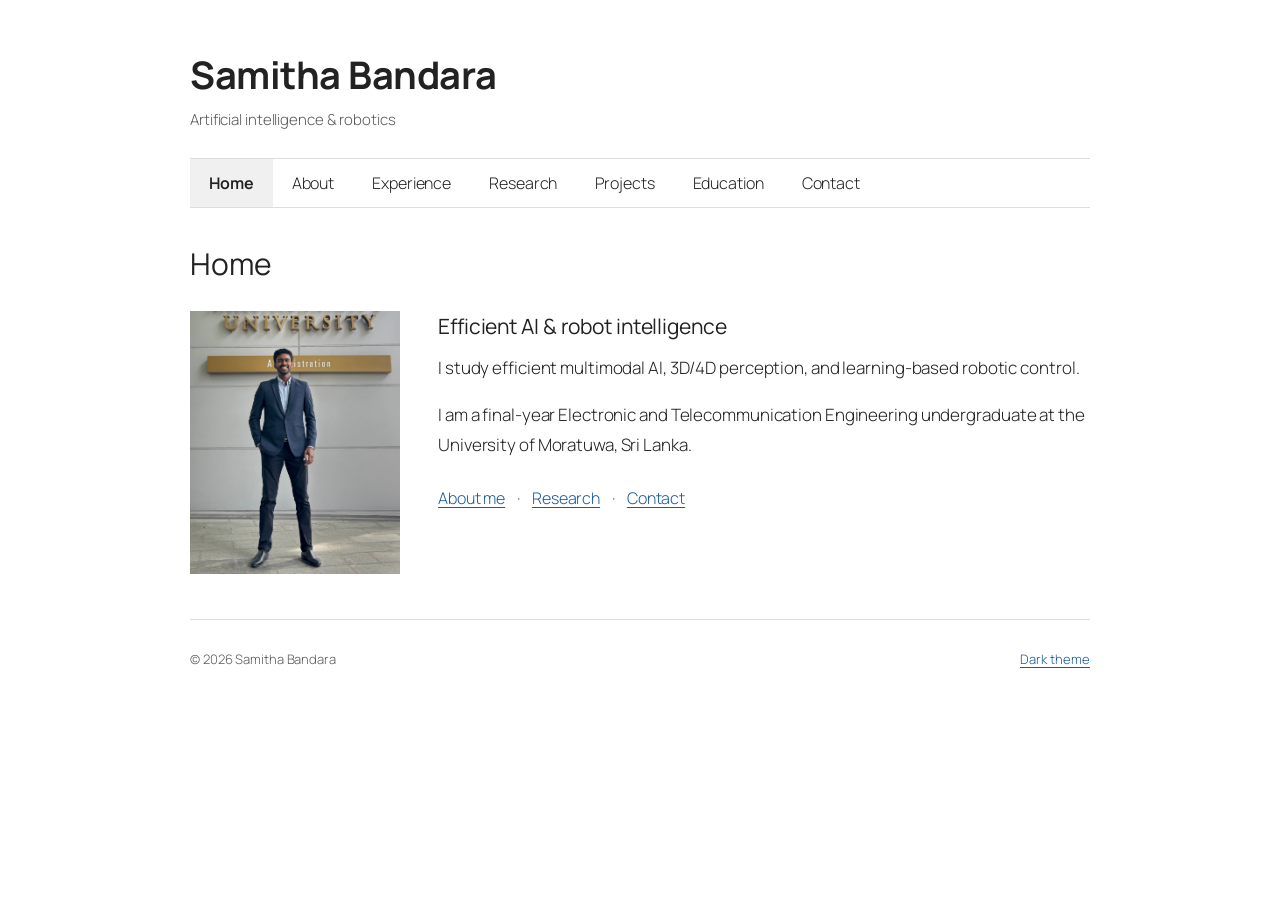
==== commit 83af2942: "Add a concise home page and match reference typography" ====
--- a/index.html
+++ b/index.html
@@ -3,7 +3,7 @@
 <head>
   <meta charset="utf-8">
   <meta name="viewport" content="width=device-width, initial-scale=1">
-  <title>Samitha Bandara | About</title>
+  <title>Samitha Bandara | Home</title>
   <meta name="description" content="About Samitha Bandara, a final-year engineering undergraduate researching efficient multimodal AI and robot intelligence.">
   <meta name="author" content="Samitha Bandara">
   <meta name="robots" content="index, follow, max-image-preview:large">
@@ -13,14 +13,14 @@
   <link rel="manifest" href="site.webmanifest">
   <link rel="stylesheet" href="styles.css">
   <meta property="og:site_name" content="Samitha Bandara">
-  <meta property="og:title" content="Samitha Bandara | About">
+  <meta property="og:title" content="Samitha Bandara | Home">
   <meta property="og:description" content="About Samitha Bandara, a final-year engineering undergraduate researching efficient multimodal AI and robot intelligence.">
   <meta property="og:type" content="website">
   <meta property="og:url" content="https://samitha278.github.io/">
   <meta property="og:image" content="https://samitha278.github.io/assets/samitha-bandara.jpg">
   <meta property="og:image:alt" content="Samitha Bandara">
   <meta name="twitter:card" content="summary">
-  <meta name="twitter:title" content="Samitha Bandara | About">
+  <meta name="twitter:title" content="Samitha Bandara | Home">
   <meta name="twitter:image" content="https://samitha278.github.io/assets/samitha-bandara.jpg">
   <script>try{if(localStorage.getItem("portfolio-theme")==="dark")document.documentElement.dataset.theme="dark"}catch{}</script>
   <script type="application/ld+json">
@@ -70,7 +70,8 @@
       <a class="site-name" href="index.html">Samitha Bandara</a>
       <p class="site-description">Artificial intelligence &amp; robotics</p>
       <nav aria-label="Main navigation">
-        <a href="index.html" aria-current="page">About</a>
+        <a href="index.html" aria-current="page">Home</a>
+        <a href="about.html">About</a>
         <a href="experience.html">Experience</a>
         <a href="research.html">Research</a>
         <a href="projects.html">Projects</a>
@@ -79,27 +80,16 @@
       </nav>
     </header>
     <main id="main" tabindex="-1">
-      <h1>About</h1>
-<div class="about-layout">
-  <img class="portrait" src="assets/samitha-bandara.jpg" alt="Samitha Bandara" width="959" height="1200" fetchpriority="high">
-  <div>
-    <p>I am a final-year Electronic and Telecommunication Engineering undergraduate at the <a href="https://uom.lk/">University of Moratuwa</a>, Sri Lanka.</p>
-    <p>My research interests are efficient multimodal AI, 3D/4D perception, and learning-based robotic control. I am interested in reusing visual information to reduce unnecessary computation.</p>
-    <p>I hope to pursue a PhD and an academic research career.</p>
-    <p class="quick-links"><a href="research.html">Research</a> <span aria-hidden="true">·</span> <a href="contact.html">Contact</a> <span aria-hidden="true">·</span> <a href="output/pdf/Samitha_Bandara_CV.pdf" download>Download CV</a></p>
-  </div>
-</div>
-<section class="affiliations" aria-labelledby="connections">
-  <h2 id="connections">Education &amp; research connections</h2>
-  <div class="logo-strip">
-    <a class="logo-chip uom" href="https://uom.lk/" aria-label="University of Moratuwa"><img src="assets/uom-logo.png" alt="University of Moratuwa" loading="lazy"></a>
-    <a class="logo-chip smu" href="https://www.smu.edu.sg/" aria-label="Singapore Management University"><img src="assets/smu-wordmark.svg" alt="SMU — Singapore Management University" loading="lazy"></a>
-    <a class="logo-chip" href="https://smart.mit.edu/" aria-label="Singapore-MIT Alliance for Research and Technology"><img src="assets/smart-logo.png" alt="SMART" loading="lazy"></a>
-    <a class="logo-chip" href="https://nus.edu.sg/" aria-label="National University of Singapore"><img src="assets/nus-logo.svg" alt="NUS" loading="lazy"></a>
-    <a class="logo-chip m3s" href="https://m3s.mit.edu/" aria-label="Mens, Manus and Machina programme"><span class="m3s-mark">M3S</span><span class="m3s-name">Mens, Manus<br>&amp; Machina</span></a>
-  </div>
-  <p class="note">University of Moratuwa student · SMU research supported through SMART M3S · FYP collaboration with NUS</p>
-</section>
+      <h1>Home</h1>
+      <div class="about-layout home-intro">
+        <img class="portrait" src="assets/samitha-bandara.jpg" alt="Samitha Bandara" width="959" height="1200" fetchpriority="high">
+        <div>
+          <h2>Efficient AI &amp; robot intelligence</h2>
+          <p>I study efficient multimodal AI, 3D/4D perception, and learning-based robotic control.</p>
+          <p>I am a final-year Electronic and Telecommunication Engineering undergraduate at the University of Moratuwa, Sri Lanka.</p>
+          <p class="quick-links"><a href="about.html">About me</a> <span aria-hidden="true">·</span> <a href="research.html">Research</a> <span aria-hidden="true">·</span> <a href="contact.html">Contact</a></p>
+        </div>
+      </div>
     </main>
     <footer class="site-footer">
       <span>© <span id="year">2026</span> Samitha Bandara</span>
--- a/styles.css
+++ b/styles.css
@@ -1,3 +1,10 @@
+@font-face {
+  font-family: "Manrope";
+  font-style: normal;
+  font-weight: 200 800;
+  font-display: swap;
+  src: url("assets/fonts/manrope-variable.woff2") format("woff2");
+}
 :root {
   color-scheme: light;
   --bg: #ffffff;
@@ -19,7 +26,7 @@
   --active: #1a1a1a;
 }
 * { box-sizing: border-box; }
-body { margin: 0; background: var(--bg); color: var(--text); font-family: -apple-system,BlinkMacSystemFont,"Segoe UI",Arial,sans-serif; font-size: 17px; line-height: 1.75; }
+body { margin: 0; background: var(--bg); color: var(--text); font-family: "Manrope", sans-serif; font-size: 17px; font-weight: 300; letter-spacing: -.1px; line-height: 1.75; }
 a { color: var(--link); text-underline-offset: 3px; }
 a:hover { text-decoration-thickness: 2px; }
 button { font: inherit; }
@@ -27,15 +34,15 @@
 :focus-visible { outline: 2px solid var(--link); outline-offset: 4px; }
 .site { width: min(900px,calc(100% - 64px)); margin: 0 auto; }
 .site-header { padding-top: 52px; }
-.site-name { color: var(--text); font-size: clamp(28px,4vw,38px); font-weight: 650; line-height: 1.2; letter-spacing: -.035em; text-decoration: none; }
+.site-name { color: var(--text); font-size: clamp(28px,4vw,38px); font-weight: 700; line-height: 1.2; letter-spacing: -.5px; text-decoration: none; }
 .site-description { color: var(--muted); font-size: 15px; margin: 9px 0 25px; }
 nav { display: flex; flex-wrap: wrap; background: var(--nav); border-block: 1px solid var(--line); }
 nav a { min-height: 48px; padding: 10px 19px; color: var(--text); font-size: 16px; text-decoration: none; }
 nav a:hover { background: var(--active); }
 nav a[aria-current="page"] { background: var(--active); font-weight: 650; }
 main { padding: 36px 0 45px; min-height: 340px; }
-h1 { font-size: 30px; line-height: 1.3; letter-spacing: -.025em; font-weight: 600; margin: 0 0 28px; }
-h2 { font-size: 21px; line-height: 1.5; letter-spacing: -.015em; font-weight: 600; margin: 0 0 10px; }
+h1 { font-size: 30px; line-height: 1.3; letter-spacing: -.1px; font-weight: 400; margin: 0 0 28px; }
+h2 { font-size: 21px; line-height: 1.5; letter-spacing: -.1px; font-weight: 400; margin: 0 0 10px; }
 p { margin: 0 0 18px; }
 p:last-child { margin-bottom: 0; }
 ul { padding-left: 23px; margin: 0 0 20px; }
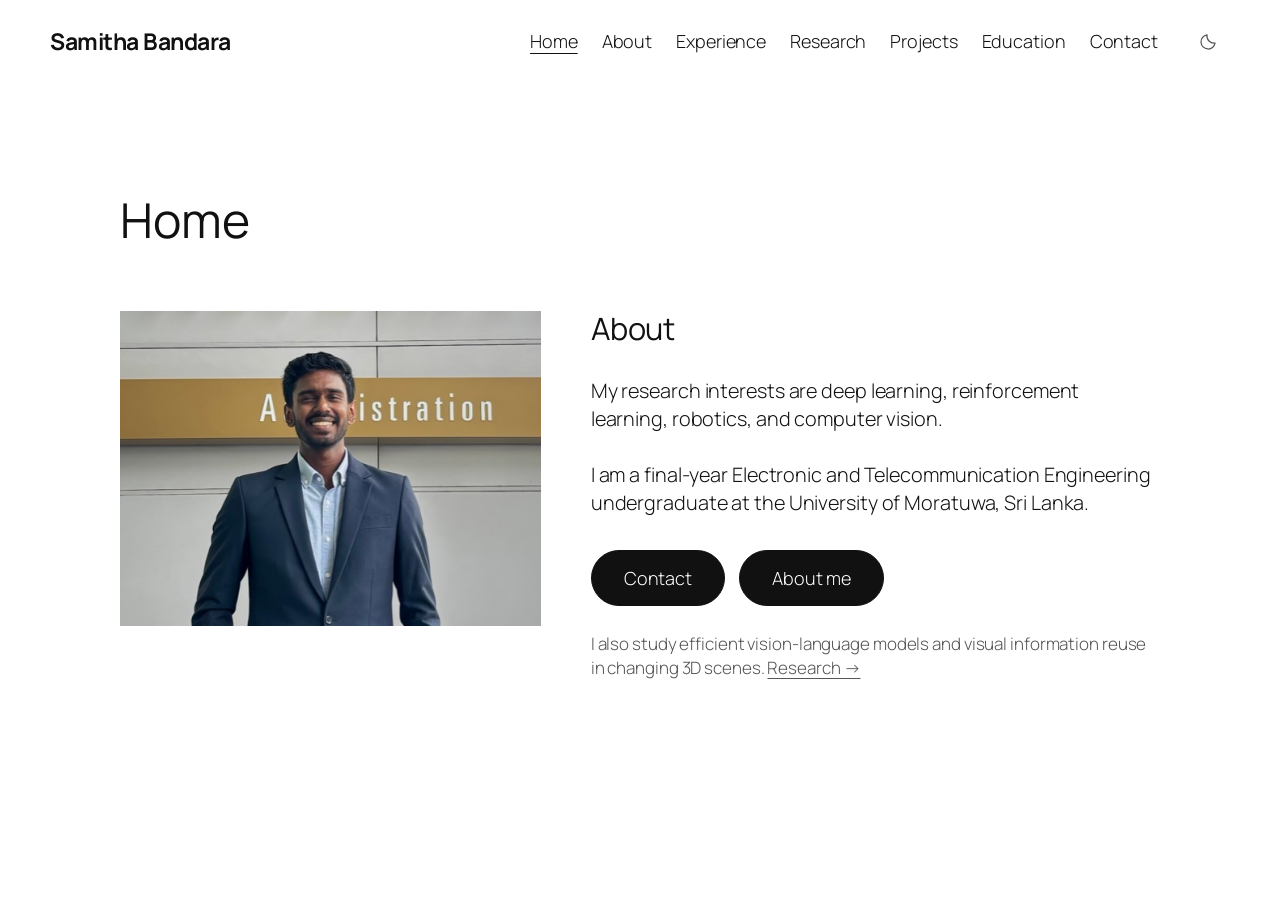
==== commit daac3815: "Refine academic layout and simplify CV" ====
--- a/index.html
+++ b/index.html
@@ -4,7 +4,7 @@
   <meta charset="utf-8">
   <meta name="viewport" content="width=device-width, initial-scale=1">
   <title>Samitha Bandara | Home</title>
-  <meta name="description" content="About Samitha Bandara, a final-year engineering undergraduate researching efficient multimodal AI and robot intelligence.">
+  <meta name="description" content="Samitha Bandara, a final-year engineering undergraduate at the University of Moratuwa. Research interests: deep learning, reinforcement learning, robotics, and computer vision.">
   <meta name="author" content="Samitha Bandara">
   <meta name="robots" content="index, follow, max-image-preview:large">
   <meta name="theme-color" content="#ffffff">
@@ -14,7 +14,7 @@
   <link rel="stylesheet" href="styles.css">
   <meta property="og:site_name" content="Samitha Bandara">
   <meta property="og:title" content="Samitha Bandara | Home">
-  <meta property="og:description" content="About Samitha Bandara, a final-year engineering undergraduate researching efficient multimodal AI and robot intelligence.">
+  <meta property="og:description" content="Samitha Bandara, a final-year engineering undergraduate at the University of Moratuwa. Research interests: deep learning, reinforcement learning, robotics, and computer vision.">
   <meta property="og:type" content="website">
   <meta property="og:url" content="https://samitha278.github.io/">
   <meta property="og:image" content="https://samitha278.github.io/assets/samitha-bandara.jpg">
@@ -38,7 +38,7 @@
     "alternateName": "samitha278",
     "url": "https://samitha278.github.io/",
     "image": "https://samitha278.github.io/assets/samitha-bandara.jpg",
-    "description": "AI researcher and final-year Electronic and Telecommunication Engineering undergraduate at the University of Moratuwa, researching efficient multimodal AI, 3D/4D perception, and learning-based robotic control.",
+    "description": "Final-year Electronic and Telecommunication Engineering undergraduate at the University of Moratuwa, with research interests in deep learning, reinforcement learning, robotics, and computer vision.",
     "jobTitle": "AI Researcher",
     "affiliation": [
       {
@@ -48,6 +48,9 @@
       }
     ],
     "knowsAbout": [
+      "Deep learning",
+      "Computer vision",
+      "Robotics",
       "Efficient multimodal artificial intelligence",
       "Vision-language models",
       "3D and 4D perception",
@@ -68,8 +71,7 @@
   <div class="site">
     <header class="site-header">
       <a class="site-name" href="index.html">Samitha Bandara</a>
-      <p class="site-description">Artificial intelligence &amp; robotics</p>
-      <nav aria-label="Main navigation">
+      <nav id="primaryNav" aria-label="Main navigation">
         <a href="index.html" aria-current="page">Home</a>
         <a href="about.html">About</a>
         <a href="experience.html">Experience</a>
@@ -78,23 +80,34 @@
         <a href="education.html">Education</a>
         <a href="contact.html">Contact</a>
       </nav>
+      <div class="header-controls">
+        <button id="themeButton" class="icon-button theme-button" type="button" aria-label="Switch to dark theme" aria-pressed="false" title="Switch to dark theme">
+          <svg class="theme-moon" viewBox="0 0 24 24" aria-hidden="true"><path d="M20.5 13.2A8.5 8.5 0 0 1 10.8 3.5a8.5 8.5 0 1 0 9.7 9.7Z"/></svg>
+          <svg class="theme-sun" viewBox="0 0 24 24" aria-hidden="true"><circle cx="12" cy="12" r="4"/><path d="M12 2v2m0 16v2M2 12h2m16 0h2M4.9 4.9l1.4 1.4m11.4 11.4 1.4 1.4M4.9 19.1l1.4-1.4M17.7 6.3l1.4-1.4"/></svg>
+        </button>
+        <button id="menuButton" class="icon-button menu-button" type="button" aria-label="Open navigation" aria-expanded="false" aria-controls="primaryNav">
+          <svg viewBox="0 0 24 24" aria-hidden="true"><path d="M4 7h16M4 12h16M4 17h16"/></svg>
+        </button>
+      </div>
     </header>
     <main id="main" tabindex="-1">
       <h1>Home</h1>
-      <div class="about-layout home-intro">
-        <img class="portrait" src="assets/samitha-bandara.jpg" alt="Samitha Bandara" width="959" height="1200" fetchpriority="high">
+      <div class="home-intro">
+        <figure class="portrait-frame">
+          <img class="portrait" src="assets/samitha-bandara.jpg" alt="Samitha Bandara" width="959" height="1200" fetchpriority="high">
+        </figure>
         <div>
-          <h2>Efficient AI &amp; robot intelligence</h2>
-          <p>I study efficient multimodal AI, 3D/4D perception, and learning-based robotic control.</p>
+          <h2>About</h2>
+          <p>My research interests are deep learning, reinforcement learning, robotics, and computer vision.</p>
           <p>I am a final-year Electronic and Telecommunication Engineering undergraduate at the University of Moratuwa, Sri Lanka.</p>
-          <p class="quick-links"><a href="about.html">About me</a> <span aria-hidden="true">·</span> <a href="research.html">Research</a> <span aria-hidden="true">·</span> <a href="contact.html">Contact</a></p>
+          <div class="actions">
+            <a class="button-link" href="contact.html">Contact</a>
+            <a class="button-link" href="about.html">About me</a>
+          </div>
+          <p class="home-research-note">I also study efficient vision-language models and visual information reuse in changing 3D scenes. <a href="research.html">Research →</a></p>
         </div>
       </div>
     </main>
-    <footer class="site-footer">
-      <span>© <span id="year">2026</span> Samitha Bandara</span>
-      <button id="themeButton" class="theme-button" type="button" aria-label="Switch to dark theme">Dark theme</button>
-    </footer>
   </div>
   <script src="script.js" defer></script>
 </body>
--- a/styles.css
+++ b/styles.css
@@ -5,101 +5,143 @@
   font-display: swap;
   src: url("assets/fonts/manrope-variable.woff2") format("woff2");
 }
+
 :root {
   color-scheme: light;
   --bg: #ffffff;
-  --text: #222222;
-  --muted: #595959;
+  --text: #111111;
+  --muted: #555555;
   --line: #dddddd;
-  --link: #185aa0;
-  --nav: #ffffff;
-  --active: #f0f0f0;
+  --subtle: #f3f3f3;
+  --button-bg: #111111;
+  --button-text: #ffffff;
 }
+
 [data-theme="dark"] {
   color-scheme: dark;
   --bg: #000000;
-  --text: #f2f2f2;
-  --muted: #bdbdbd;
+  --text: #f5f5f5;
+  --muted: #bcbcbc;
   --line: #333333;
-  --link: #8dbbff;
-  --nav: #000000;
-  --active: #1a1a1a;
+  --subtle: #171717;
+  --button-bg: #f5f5f5;
+  --button-text: #111111;
 }
+
 * { box-sizing: border-box; }
-body { margin: 0; background: var(--bg); color: var(--text); font-family: "Manrope", sans-serif; font-size: 17px; font-weight: 300; letter-spacing: -.1px; line-height: 1.75; }
-a { color: var(--link); text-underline-offset: 3px; }
+body { margin: 0; background: var(--bg); color: var(--text); font-family: "Manrope", sans-serif; font-size: clamp(18px, 1.55vw, 22px); font-weight: 300; letter-spacing: -.1px; line-height: 1.4; }
+a { color: inherit; text-underline-offset: 4px; text-decoration-thickness: 1px; }
 a:hover { text-decoration-thickness: 2px; }
 button { font: inherit; }
 img { display: block; max-width: 100%; }
-:focus-visible { outline: 2px solid var(--link); outline-offset: 4px; }
-.site { width: min(900px,calc(100% - 64px)); margin: 0 auto; }
-.site-header { padding-top: 52px; }
-.site-name { color: var(--text); font-size: clamp(28px,4vw,38px); font-weight: 700; line-height: 1.2; letter-spacing: -.5px; text-decoration: none; }
-.site-description { color: var(--muted); font-size: 15px; margin: 9px 0 25px; }
-nav { display: flex; flex-wrap: wrap; background: var(--nav); border-block: 1px solid var(--line); }
-nav a { min-height: 48px; padding: 10px 19px; color: var(--text); font-size: 16px; text-decoration: none; }
-nav a:hover { background: var(--active); }
-nav a[aria-current="page"] { background: var(--active); font-weight: 650; }
-main { padding: 36px 0 45px; min-height: 340px; }
-h1 { font-size: 30px; line-height: 1.3; letter-spacing: -.1px; font-weight: 400; margin: 0 0 28px; }
-h2 { font-size: 21px; line-height: 1.5; letter-spacing: -.1px; font-weight: 400; margin: 0 0 10px; }
-p { margin: 0 0 18px; }
+:focus-visible { outline: 2px solid var(--text); outline-offset: 5px; }
+.site { min-height: 100vh; }
+.site-header { width: min(1340px, calc(100% - 100px)); margin: 0 auto; padding: 20px 0; display: grid; grid-template-columns: auto 1fr auto; align-items: center; gap: 28px; }
+.site-name { color: var(--text); font-size: 23px; font-weight: 700; line-height: 1.2; letter-spacing: -.5px; text-decoration: none; white-space: nowrap; }
+nav { display: flex; flex-wrap: wrap; justify-content: flex-end; align-items: center; gap: 8px 24px; }
+nav a { display: inline-flex; align-items: center; min-height: 44px; font-size: 18px; font-weight: 300; text-decoration: none; white-space: nowrap; }
+nav a:hover, nav a[aria-current="page"] { text-decoration: underline; text-underline-offset: 5px; text-decoration-thickness: 1px; }
+.header-controls { display: flex; align-items: center; gap: 6px; }
+.icon-button { display: inline-flex; justify-content: center; align-items: center; width: 44px; height: 44px; padding: 10px; border: 0; border-radius: 50%; background: transparent; color: var(--muted); cursor: pointer; }
+.icon-button:hover { background: var(--subtle); color: var(--text); }
+.icon-button svg { display: block; width: 20px; height: 20px; fill: none; stroke: currentColor; stroke-width: 1.5; stroke-linecap: round; stroke-linejoin: round; }
+.theme-sun { display: none !important; }
+[data-theme="dark"] .theme-moon { display: none; }
+[data-theme="dark"] .theme-sun { display: block !important; }
+.menu-button { display: none; }
+
+main { width: min(1040px, calc(100% - 100px)); margin: 0 auto; padding: clamp(64px, 8.5vw, 122px) 0 100px; }
+h1 { font-size: clamp(36px, 4vw, 48px); line-height: 1.125; letter-spacing: -.1px; font-weight: 400; margin: 0 0 64px; }
+h2 { font-size: clamp(26px, 2.4vw, 32px); line-height: 1.125; letter-spacing: -.1px; font-weight: 400; margin: 0 0 24px; }
+p { margin: 0 0 28px; text-wrap: pretty; }
 p:last-child { margin-bottom: 0; }
-ul { padding-left: 23px; margin: 0 0 20px; }
-li + li { margin-top: 8px; }
-.about-layout { display: grid; grid-template-columns: 210px minmax(0,1fr); gap: 38px; align-items: start; }
-.portrait { width: 210px; height: auto; }
-.quick-links { font-size: 16px; margin-top: 24px; }
+ul { padding-left: 25px; margin: 0 0 28px; }
+li + li { margin-top: 12px; }
+.home-intro, .about-layout { display: grid; grid-template-columns: minmax(0, .85fr) minmax(0, 1.15fr); gap: 50px; align-items: start; }
+.home-intro h2 { margin-bottom: 32px; }
+.portrait-frame { margin: 0; width: 100%; aspect-ratio: 4 / 3; overflow: hidden; }
+/* Frame the real photo from head to lower chest; do not retouch the source. */
+.portrait-frame .portrait { width: 184.423%; max-width: none; height: auto; transform: translate(-18.77%, -10%); }
+.actions { display: flex; flex-wrap: wrap; gap: 14px; margin-top: 34px; }
+.button-link { display: inline-flex; align-items: center; justify-content: center; min-height: 56px; padding: 14px 32px; border: 1px solid var(--button-bg); border-radius: 999px; background: var(--button-bg); color: var(--button-text); font-size: 18px; text-decoration: none; }
+.button-link:hover { opacity: .8; }
+.text-link { font-size: 17px; }
+.home-research-note { margin-top: 26px; font-size: 17px; color: var(--muted); }
+.quick-links { font-size: 17px; margin-top: 28px; }
 .quick-links span { margin: 0 9px; color: var(--muted); }
-.affiliations { margin-top: 44px; padding-top: 25px; border-top: 1px solid var(--line); }
-.affiliations h2 { color: var(--muted); font-size: 15px; font-weight: 550; margin-bottom: 18px; }
-.logo-strip { display: grid; grid-template-columns: repeat(5,minmax(0,1fr)); gap: 12px; }
-.logo-chip { min-width: 0; height: 70px; display: flex; align-items: center; justify-content: center; background: white; padding: 8px 13px; border: 1px solid var(--line); }
-.logo-chip img { max-height: 42px; width: auto; object-fit: contain; }
+.affiliations { margin-top: 70px; padding-top: 30px; border-top: 1px solid var(--line); }
+.affiliations h2 { color: var(--muted); font-size: 17px; font-weight: 400; margin-bottom: 24px; }
+.logo-strip { display: grid; grid-template-columns: repeat(5, minmax(0, 1fr)); gap: 16px; }
+.logo-chip { min-width: 0; height: 78px; display: flex; align-items: center; justify-content: center; background: #ffffff; padding: 10px 16px; border: 1px solid var(--line); }
+.logo-chip img { max-height: 48px; width: auto; object-fit: contain; }
 .logo-chip.uom { background: #303b34; }
-.logo-chip.smu img { width: 120px; max-height: 53px; }
-.logo-chip.m3s { gap: 7px; color: #315d4b; }
-.m3s-mark { font-size: 24px; font-weight: 700; letter-spacing: -.05em; }
-.m3s-name { font-size: 8px; line-height: 1.4; }
-.note { color: var(--muted); font-size: 14px; }
-.affiliations .note { margin-top: 14px; font-size: 12px; }
-.entry { max-width: 740px; }
-.entry + .entry { margin-top: 30px; padding-top: 25px; border-top: 1px solid var(--line); }
-.subheading { color: var(--muted); margin-bottom: 20px; }
-.status { color: var(--muted); font-size: 14px; margin: -4px 0 10px; }
-.page-intro { color: var(--muted); margin-bottom: 26px; }
-.entry + .note { margin-top: 30px; }
-.details { display: grid; grid-template-columns: 180px minmax(0,1fr); gap: 9px 20px; margin: 20px 0; }
+.logo-chip.smu img { width: 132px; max-height: 56px; }
+.logo-chip.m3s { gap: 8px; color: #315d4b; }
+.m3s-mark { font-size: 28px; font-weight: 700; letter-spacing: -.05em; }
+.m3s-name { font-size: 9px; line-height: 1.4; }
+.note { color: var(--muted); font-size: 16px; line-height: 1.5; }
+.affiliations .note { margin-top: 20px; font-size: 14px; }
+.entry { max-width: 780px; }
+.entry + .entry { margin-top: 38px; padding-top: 34px; border-top: 1px solid var(--line); }
+.subheading { color: var(--muted); margin-bottom: 26px; font-size: 19px; }
+.status { color: var(--muted); font-size: 16px; margin: -12px 0 20px; }
+.page-intro { color: var(--muted); margin-bottom: 34px; }
+.entry + .note { margin-top: 38px; }
+.details { display: grid; grid-template-columns: 210px minmax(0, 1fr); gap: 14px 26px; margin: 26px 0; font-size: 19px; line-height: 1.6; }
 dt { color: var(--muted); }
 dd { margin: 0; overflow-wrap: anywhere; }
-.contact-details { grid-template-columns: 90px minmax(0,1fr); margin-top: 28px; }
+.contact-details { grid-template-columns: 100px minmax(0, 1fr); margin-top: 38px; }
 .pdf-viewer { display: block; width: 100%; height: 80vh; min-height: 500px; border: 1px solid var(--line); background: #ffffff; }
-.site-footer { border-top: 1px solid var(--line); display: flex; justify-content: space-between; align-items: center; gap: 20px; padding: 20px 0 30px; font-size: 13px; color: var(--muted); }
-.theme-button { border: 0; background: none; color: var(--link); padding: 8px 0; cursor: pointer; font-size: 13px; text-decoration: underline; text-underline-offset: 3px; }
 .skip { position: fixed; z-index: 10; top: -80px; left: 15px; background: var(--bg); padding: 10px 15px; }
 .skip:focus { top: 10px; }
-@media (max-width: 680px) {
-  .site { width: calc(100% - 40px); }
-  .site-header { padding-top: 30px; }
-  nav a { padding: 10px 15px; }
-  main { padding-top: 28px; }
-  .about-layout { grid-template-columns: 150px minmax(0,1fr); gap: 25px; }
-  .logo-strip { grid-template-columns: repeat(3,minmax(0,1fr)); gap: 8px; }
+
+@media (max-width: 1100px) {
+  .site-header { gap: 18px; }
+  nav { gap: 6px 18px; }
+  nav a { font-size: 16px; }
+  .site-name { font-size: 21px; }
+}
+@media (max-width: 980px) {
+  .site-header { grid-template-columns: 1fr auto; gap: 10px; width: calc(100% - 64px); }
+  .header-controls { grid-column: 2; grid-row: 1; }
+  nav { grid-column: 1 / -1; justify-content: flex-start; gap: 6px 22px; }
+  .js .menu-button { display: inline-flex; }
+  .js nav { display: none; }
+  .js .site-header.is-open nav { display: flex; padding: 16px 0 8px; }
+  main { width: calc(100% - 64px); padding-top: 64px; }
+  h1 { margin-bottom: 46px; }
+  .home-intro, .about-layout { gap: 34px; }
+  .logo-strip { gap: 10px; }
+  .logo-chip { padding: 10px; }
   .m3s-name { display: none; }
 }
-@media (max-width: 480px) {
-  body { font-size: 16px; }
-  .site { width: calc(100% - 36px); }
-  .site-name { font-size: 29px; }
-  .site-description { font-size: 14px; margin-bottom: 20px; }
-  nav a { padding: 10px 12px; font-size: 15px; }
-  h1 { font-size: 26px; margin-bottom: 22px; }
-  h2 { font-size: 20px; }
-  .about-layout { grid-template-columns: 1fr; gap: 24px; }
-  .portrait { width: 150px; }
-  .affiliations { margin-top: 32px; }
-  .logo-chip { padding: 7px; height: 62px; }
-  .details { grid-template-columns: 1fr; gap: 3px; }
-  .details dd { margin-bottom: 12px; }
-  .site-footer { align-items: start; gap: 10px; font-size: 12px; }
+@media (max-width: 680px) {
+  .site-header { width: calc(100% - 40px); padding: 15px 0; }
+  .site-name { font-size: 21px; }
+  .header-controls { gap: 2px; }
+  nav { gap: 4px 22px; }
+  nav a { font-size: 17px; }
+  main { width: calc(100% - 48px); padding: 48px 0 60px; }
+  h1 { margin-bottom: 38px; }
+  h2 { margin-bottom: 22px; }
+  p { margin-bottom: 24px; }
+  .home-intro, .about-layout { grid-template-columns: 1fr; gap: 32px; }
+  .portrait-frame { max-width: 440px; }
+  .home-intro h2 { margin-bottom: 24px; }
+  .actions { margin-top: 28px; }
+  .button-link { min-height: 52px; padding: 13px 28px; font-size: 17px; }
+  .home-research-note { margin-top: 24px; font-size: 16px; }
+  .affiliations { margin-top: 50px; }
+  .logo-strip { grid-template-columns: repeat(3, minmax(0, 1fr)); }
+  .logo-chip { height: 70px; }
+  .details { grid-template-columns: 1fr; gap: 4px; font-size: 18px; }
+  .details dd { margin-bottom: 16px; }
+  .subheading { font-size: 18px; }
+  .entry + .entry { margin-top: 30px; padding-top: 28px; }
 }
+@media (max-width: 360px) {
+  .site-header { width: calc(100% - 32px); }
+  .site-name { font-size: 19px; }
+  .icon-button { width: 40px; height: 40px; }
+  main { width: calc(100% - 40px); }
+}
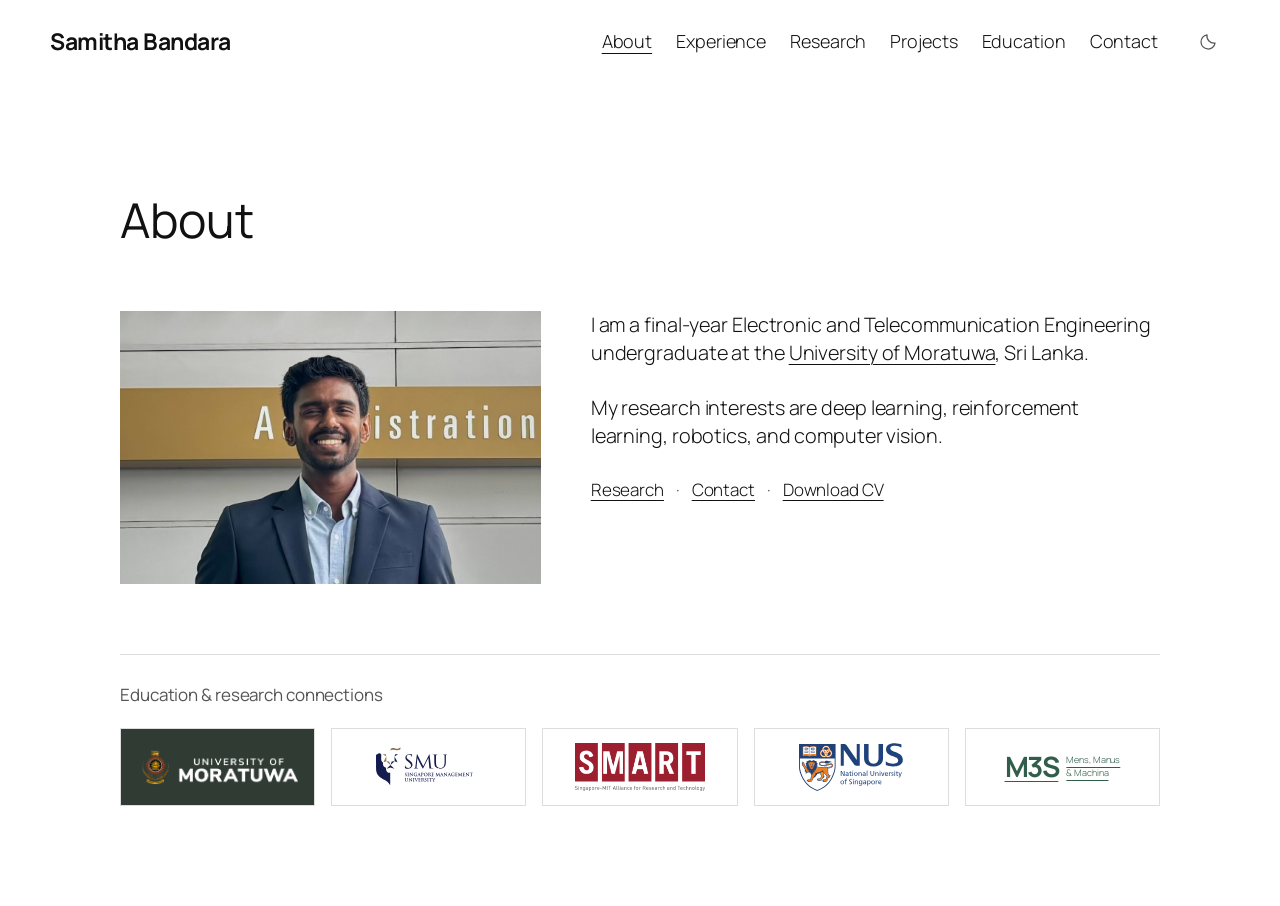
==== commit 5afcb6c6: "Make About the landing page and simplify research content" ====
--- a/index.html
+++ b/index.html
@@ -3,7 +3,7 @@
 <head>
   <meta charset="utf-8">
   <meta name="viewport" content="width=device-width, initial-scale=1">
-  <title>Samitha Bandara | Home</title>
+  <title>Samitha Bandara | About</title>
   <meta name="description" content="Samitha Bandara, a final-year engineering undergraduate at the University of Moratuwa. Research interests: deep learning, reinforcement learning, robotics, and computer vision.">
   <meta name="author" content="Samitha Bandara">
   <meta name="robots" content="index, follow, max-image-preview:large">
@@ -13,15 +13,15 @@
   <link rel="manifest" href="site.webmanifest">
   <link rel="stylesheet" href="styles.css">
   <meta property="og:site_name" content="Samitha Bandara">
-  <meta property="og:title" content="Samitha Bandara | Home">
+  <meta property="og:title" content="Samitha Bandara | About">
   <meta property="og:description" content="Samitha Bandara, a final-year engineering undergraduate at the University of Moratuwa. Research interests: deep learning, reinforcement learning, robotics, and computer vision.">
   <meta property="og:type" content="website">
   <meta property="og:url" content="https://samitha278.github.io/">
-  <meta property="og:image" content="https://samitha278.github.io/assets/samitha-bandara.jpg">
+  <meta property="og:image" content="https://samitha278.github.io/assets/samitha-bandara-cropped.jpg">
   <meta property="og:image:alt" content="Samitha Bandara">
   <meta name="twitter:card" content="summary">
-  <meta name="twitter:title" content="Samitha Bandara | Home">
-  <meta name="twitter:image" content="https://samitha278.github.io/assets/samitha-bandara.jpg">
+  <meta name="twitter:title" content="Samitha Bandara | About">
+  <meta name="twitter:image" content="https://samitha278.github.io/assets/samitha-bandara-cropped.jpg">
   <script>try{if(localStorage.getItem("portfolio-theme")==="dark")document.documentElement.dataset.theme="dark"}catch{}</script>
   <script type="application/ld+json">
 {
@@ -30,14 +30,14 @@
   "@id": "https://samitha278.github.io/#profile",
   "url": "https://samitha278.github.io/",
   "name": "Samitha Bandara | AI Researcher & Engineer",
-  "dateModified": "2026-10-06",
+  "dateModified": "2026-10-07",
   "mainEntity": {
     "@type": "Person",
     "@id": "https://samitha278.github.io/#samitha-bandara",
     "name": "Samitha Bandara",
     "alternateName": "samitha278",
     "url": "https://samitha278.github.io/",
-    "image": "https://samitha278.github.io/assets/samitha-bandara.jpg",
+    "image": "https://samitha278.github.io/assets/samitha-bandara-cropped.jpg",
     "description": "Final-year Electronic and Telecommunication Engineering undergraduate at the University of Moratuwa, with research interests in deep learning, reinforcement learning, robotics, and computer vision.",
     "jobTitle": "AI Researcher",
     "affiliation": [
@@ -72,8 +72,7 @@
     <header class="site-header">
       <a class="site-name" href="index.html">Samitha Bandara</a>
       <nav id="primaryNav" aria-label="Main navigation">
-        <a href="index.html" aria-current="page">Home</a>
-        <a href="about.html">About</a>
+        <a href="index.html" aria-current="page">About</a>
         <a href="experience.html">Experience</a>
         <a href="research.html">Research</a>
         <a href="projects.html">Projects</a>
@@ -91,22 +90,27 @@
       </div>
     </header>
     <main id="main" tabindex="-1">
-      <h1>Home</h1>
-      <div class="home-intro">
-        <figure class="portrait-frame">
-          <img class="portrait" src="assets/samitha-bandara.jpg" alt="Samitha Bandara" width="959" height="1200" fetchpriority="high">
-        </figure>
-        <div>
-          <h2>About</h2>
-          <p>My research interests are deep learning, reinforcement learning, robotics, and computer vision.</p>
-          <p>I am a final-year Electronic and Telecommunication Engineering undergraduate at the University of Moratuwa, Sri Lanka.</p>
-          <div class="actions">
-            <a class="button-link" href="contact.html">Contact</a>
-            <a class="button-link" href="about.html">About me</a>
-          </div>
-          <p class="home-research-note">I also study efficient vision-language models and visual information reuse in changing 3D scenes. <a href="research.html">Research →</a></p>
-        </div>
-      </div>
+      <h1>About</h1>
+<div class="about-layout">
+  <figure class="portrait-frame">
+    <img class="portrait" src="assets/samitha-bandara-cropped.jpg" alt="Samitha Bandara" width="1140" height="740" fetchpriority="high">
+  </figure>
+  <div>
+    <p>I am a final-year Electronic and Telecommunication Engineering undergraduate at the <a href="https://uom.lk/" target="_blank" rel="noopener noreferrer">University of Moratuwa</a>, Sri Lanka.</p>
+    <p>My research interests are deep learning, reinforcement learning, robotics, and computer vision.</p>
+    <p class="quick-links"><a href="research.html">Research</a> <span aria-hidden="true">·</span> <a href="contact.html">Contact</a> <span aria-hidden="true">·</span> <a href="output/pdf/Samitha_Bandara_CV.pdf" download>Download CV</a></p>
+  </div>
+</div>
+<section class="affiliations" aria-labelledby="connections">
+  <h2 id="connections">Education &amp; research connections</h2>
+  <div class="logo-strip">
+    <a class="logo-chip uom" href="https://uom.lk/" aria-label="University of Moratuwa" target="_blank" rel="noopener noreferrer"><img src="assets/uom-logo.png" alt="University of Moratuwa" loading="lazy"></a>
+    <a class="logo-chip smu" href="https://www.smu.edu.sg/" aria-label="Singapore Management University" target="_blank" rel="noopener noreferrer"><img src="assets/smu-wordmark.svg" alt="SMU — Singapore Management University" loading="lazy"></a>
+    <a class="logo-chip" href="https://smart.mit.edu/" aria-label="Singapore-MIT Alliance for Research and Technology" target="_blank" rel="noopener noreferrer"><img src="assets/smart-logo.png" alt="SMART" loading="lazy"></a>
+    <a class="logo-chip" href="https://nus.edu.sg/" aria-label="National University of Singapore" target="_blank" rel="noopener noreferrer"><img src="assets/nus-logo.svg" alt="NUS" loading="lazy"></a>
+    <a class="logo-chip m3s" href="https://m3s.mit.edu/" aria-label="Mens, Manus and Machina programme" target="_blank" rel="noopener noreferrer"><span class="m3s-mark">M3S</span><span class="m3s-name">Mens, Manus<br>&amp; Machina</span></a>
+  </div>
+</section>
     </main>
   </div>
   <script src="script.js" defer></script>
--- a/styles.css
+++ b/styles.css
@@ -57,16 +57,13 @@
 p:last-child { margin-bottom: 0; }
 ul { padding-left: 25px; margin: 0 0 28px; }
 li + li { margin-top: 12px; }
-.home-intro, .about-layout { display: grid; grid-template-columns: minmax(0, .85fr) minmax(0, 1.15fr); gap: 50px; align-items: start; }
-.home-intro h2 { margin-bottom: 32px; }
-.portrait-frame { margin: 0; width: 100%; aspect-ratio: 4 / 3; overflow: hidden; }
-/* Frame the real photo from head to lower chest; do not retouch the source. */
-.portrait-frame .portrait { width: 184.423%; max-width: none; height: auto; transform: translate(-18.77%, -10%); }
+.about-layout { display: grid; grid-template-columns: minmax(0, .85fr) minmax(0, 1.15fr); gap: 50px; align-items: start; }
+.portrait-frame { margin: 0; width: 100%; }
+.portrait-frame .portrait { width: 100%; height: auto; }
 .actions { display: flex; flex-wrap: wrap; gap: 14px; margin-top: 34px; }
 .button-link { display: inline-flex; align-items: center; justify-content: center; min-height: 56px; padding: 14px 32px; border: 1px solid var(--button-bg); border-radius: 999px; background: var(--button-bg); color: var(--button-text); font-size: 18px; text-decoration: none; }
 .button-link:hover { opacity: .8; }
 .text-link { font-size: 17px; }
-.home-research-note { margin-top: 26px; font-size: 17px; color: var(--muted); }
 .quick-links { font-size: 17px; margin-top: 28px; }
 .quick-links span { margin: 0 9px; color: var(--muted); }
 .affiliations { margin-top: 70px; padding-top: 30px; border-top: 1px solid var(--line); }
@@ -82,6 +79,12 @@
 .note { color: var(--muted); font-size: 16px; line-height: 1.5; }
 .affiliations .note { margin-top: 20px; font-size: 14px; }
 .entry { max-width: 780px; }
+.experience-entry { max-width: 850px; }
+.experience-heading h2 { margin-bottom: 14px; }
+.experience-heading .subheading { margin-bottom: 7px; color: var(--text); }
+.experience-summary { margin: 30px 0; max-width: 740px; }
+.experience-details { display: grid; grid-template-columns: 145px minmax(0, 1fr); gap: 18px 26px; margin: 0; padding-top: 28px; border-top: 1px solid var(--line); font-size: 18px; line-height: 1.5; }
+.experience-details dt { font-size: 16px; }
 .entry + .entry { margin-top: 38px; padding-top: 34px; border-top: 1px solid var(--line); }
 .subheading { color: var(--muted); margin-bottom: 26px; font-size: 19px; }
 .status { color: var(--muted); font-size: 16px; margin: -12px 0 20px; }
@@ -110,7 +113,7 @@
   .js .site-header.is-open nav { display: flex; padding: 16px 0 8px; }
   main { width: calc(100% - 64px); padding-top: 64px; }
   h1 { margin-bottom: 46px; }
-  .home-intro, .about-layout { gap: 34px; }
+  .about-layout { gap: 34px; }
   .logo-strip { gap: 10px; }
   .logo-chip { padding: 10px; }
   .m3s-name { display: none; }
@@ -125,12 +128,12 @@
   h1 { margin-bottom: 38px; }
   h2 { margin-bottom: 22px; }
   p { margin-bottom: 24px; }
-  .home-intro, .about-layout { grid-template-columns: 1fr; gap: 32px; }
+  .about-layout { grid-template-columns: 1fr; gap: 32px; }
   .portrait-frame { max-width: 440px; }
-  .home-intro h2 { margin-bottom: 24px; }
   .actions { margin-top: 28px; }
   .button-link { min-height: 52px; padding: 13px 28px; font-size: 17px; }
-  .home-research-note { margin-top: 24px; font-size: 16px; }
+  .experience-details { grid-template-columns: 1fr; gap: 5px; font-size: 17px; }
+  .experience-details dd + dt { margin-top: 15px; }
   .affiliations { margin-top: 50px; }
   .logo-strip { grid-template-columns: repeat(3, minmax(0, 1fr)); }
   .logo-chip { height: 70px; }
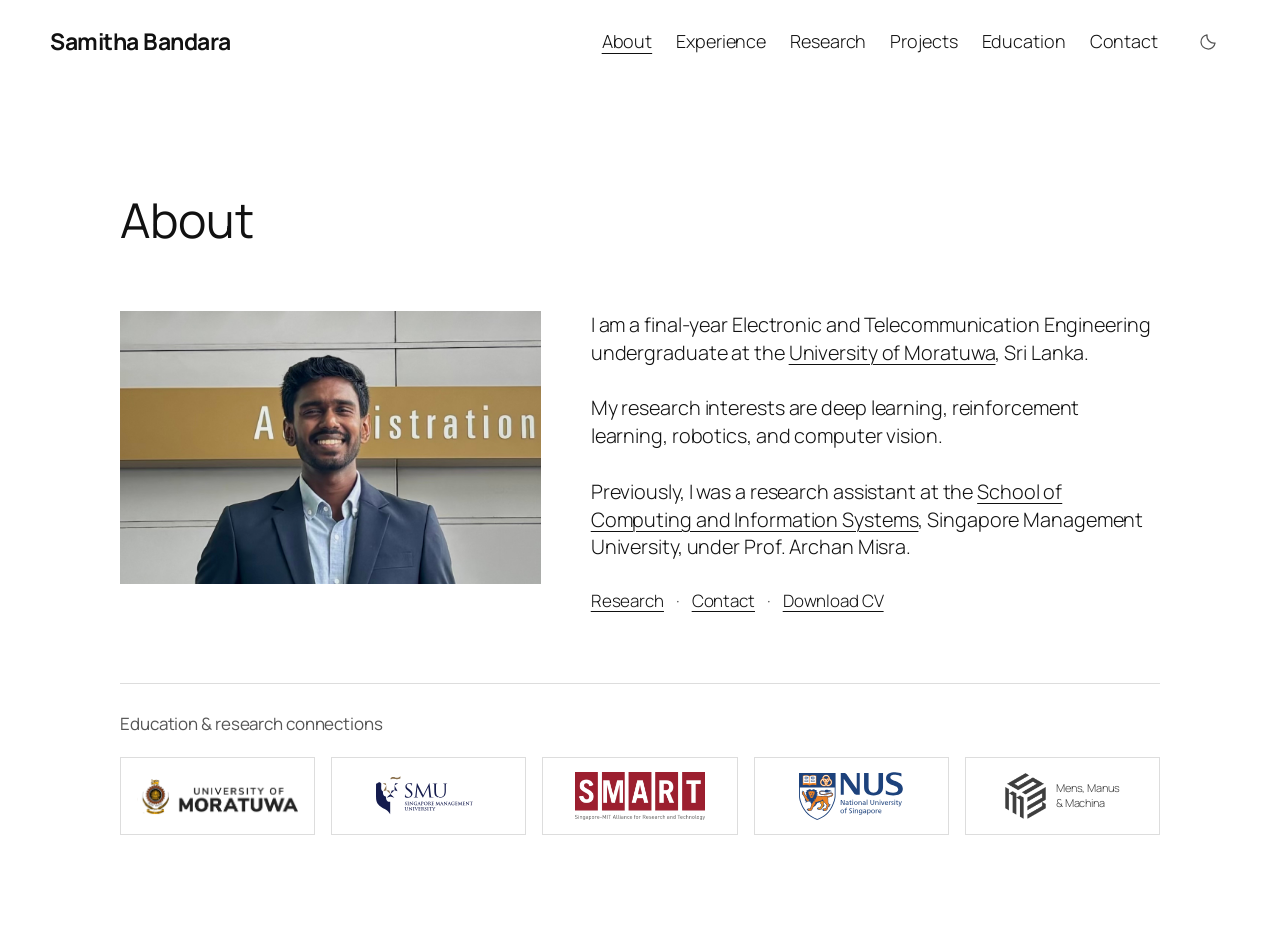
==== commit e70dc592: "Update research titles, logos, education, and CV layout - Replace research entries with full project" ====
--- a/index.html
+++ b/index.html
@@ -98,6 +98,7 @@
   <div>
     <p>I am a final-year Electronic and Telecommunication Engineering undergraduate at the <a href="https://uom.lk/" target="_blank" rel="noopener noreferrer">University of Moratuwa</a>, Sri Lanka.</p>
     <p>My research interests are deep learning, reinforcement learning, robotics, and computer vision.</p>
+    <p>Previously, I was a research assistant at the <a href="https://computing.smu.edu.sg/" target="_blank" rel="noopener noreferrer">School of Computing and Information Systems</a>, Singapore Management University, under Prof. Archan Misra.</p>
     <p class="quick-links"><a href="research.html">Research</a> <span aria-hidden="true">·</span> <a href="contact.html">Contact</a> <span aria-hidden="true">·</span> <a href="output/pdf/Samitha_Bandara_CV.pdf" download>Download CV</a></p>
   </div>
 </div>
@@ -108,7 +109,7 @@
     <a class="logo-chip smu" href="https://www.smu.edu.sg/" aria-label="Singapore Management University" target="_blank" rel="noopener noreferrer"><img src="assets/smu-wordmark.svg" alt="SMU — Singapore Management University" loading="lazy"></a>
     <a class="logo-chip" href="https://smart.mit.edu/" aria-label="Singapore-MIT Alliance for Research and Technology" target="_blank" rel="noopener noreferrer"><img src="assets/smart-logo.png" alt="SMART" loading="lazy"></a>
     <a class="logo-chip" href="https://nus.edu.sg/" aria-label="National University of Singapore" target="_blank" rel="noopener noreferrer"><img src="assets/nus-logo.svg" alt="NUS" loading="lazy"></a>
-    <a class="logo-chip m3s" href="https://m3s.mit.edu/" aria-label="Mens, Manus and Machina programme" target="_blank" rel="noopener noreferrer"><span class="m3s-mark">M3S</span><span class="m3s-name">Mens, Manus<br>&amp; Machina</span></a>
+    <a class="logo-chip m3s" href="https://m3s.mit.edu/" aria-label="Mens, Manus and Machina programme" target="_blank" rel="noopener noreferrer"><img src="assets/m3s-logo.png" alt="M3S" loading="lazy"><span class="m3s-name">Mens, Manus<br>&amp; Machina</span></a>
   </div>
 </section>
     </main>
--- a/styles.css
+++ b/styles.css
@@ -69,30 +69,34 @@
 .affiliations { margin-top: 70px; padding-top: 30px; border-top: 1px solid var(--line); }
 .affiliations h2 { color: var(--muted); font-size: 17px; font-weight: 400; margin-bottom: 24px; }
 .logo-strip { display: grid; grid-template-columns: repeat(5, minmax(0, 1fr)); gap: 16px; }
-.logo-chip { min-width: 0; height: 78px; display: flex; align-items: center; justify-content: center; background: #ffffff; padding: 10px 16px; border: 1px solid var(--line); }
+.logo-chip { text-decoration: none; min-width: 0; height: 78px; display: flex; align-items: center; justify-content: center; background: #ffffff; padding: 10px 16px; border: 1px solid var(--line); }
 .logo-chip img { max-height: 48px; width: auto; object-fit: contain; }
-.logo-chip.uom { background: #303b34; }
 .logo-chip.smu img { width: 132px; max-height: 56px; }
-.logo-chip.m3s { gap: 8px; color: #315d4b; }
-.m3s-mark { font-size: 28px; font-weight: 700; letter-spacing: -.05em; }
-.m3s-name { font-size: 9px; line-height: 1.4; }
+.logo-chip.m3s { gap: 10px; color: #3b3b3b; }
+.logo-chip.m3s img { max-height: 46px; }
+.m3s-name { font-size: 11px; line-height: 1.35; }
 .note { color: var(--muted); font-size: 16px; line-height: 1.5; }
 .affiliations .note { margin-top: 20px; font-size: 14px; }
 .entry { max-width: 780px; }
 .experience-entry { max-width: 850px; }
 .experience-heading h2 { margin-bottom: 14px; }
 .experience-heading .subheading { margin-bottom: 7px; color: var(--text); }
-.experience-summary { margin: 30px 0; max-width: 740px; }
+.experience-heading { margin-bottom: 30px; }
 .experience-details { display: grid; grid-template-columns: 145px minmax(0, 1fr); gap: 18px 26px; margin: 0; padding-top: 28px; border-top: 1px solid var(--line); font-size: 18px; line-height: 1.5; }
 .experience-details dt { font-size: 16px; }
 .entry + .entry { margin-top: 38px; padding-top: 34px; border-top: 1px solid var(--line); }
 .subheading { color: var(--muted); margin-bottom: 26px; font-size: 19px; }
 .status { color: var(--muted); font-size: 16px; margin: -12px 0 20px; }
+.research-entry { max-width: 860px; }
+.research-entry h2 { font-size: clamp(22px, 2vw, 26px); line-height: 1.3; }
+.research-entry .details { grid-template-columns: 150px minmax(0, 1fr); font-size: 18px; margin-bottom: 0; }
 .page-intro { color: var(--muted); margin-bottom: 34px; }
 .entry + .note { margin-top: 38px; }
 .details { display: grid; grid-template-columns: 210px minmax(0, 1fr); gap: 14px 26px; margin: 26px 0; font-size: 19px; line-height: 1.6; }
 dt { color: var(--muted); }
 dd { margin: 0; overflow-wrap: anywhere; }
+.plain-list { list-style: none; padding: 0; margin: 0; }
+.plain-list li + li { margin-top: 6px; }
 .contact-details { grid-template-columns: 100px minmax(0, 1fr); margin-top: 38px; }
 .pdf-viewer { display: block; width: 100%; height: 80vh; min-height: 500px; border: 1px solid var(--line); background: #ffffff; }
 .skip { position: fixed; z-index: 10; top: -80px; left: 15px; background: var(--bg); padding: 10px 15px; }
@@ -139,6 +143,7 @@
   .logo-chip { height: 70px; }
   .details { grid-template-columns: 1fr; gap: 4px; font-size: 18px; }
   .details dd { margin-bottom: 16px; }
+  .research-entry .details { grid-template-columns: 1fr; font-size: 17px; }
   .subheading { font-size: 18px; }
   .entry + .entry { margin-top: 30px; padding-top: 28px; }
 }
